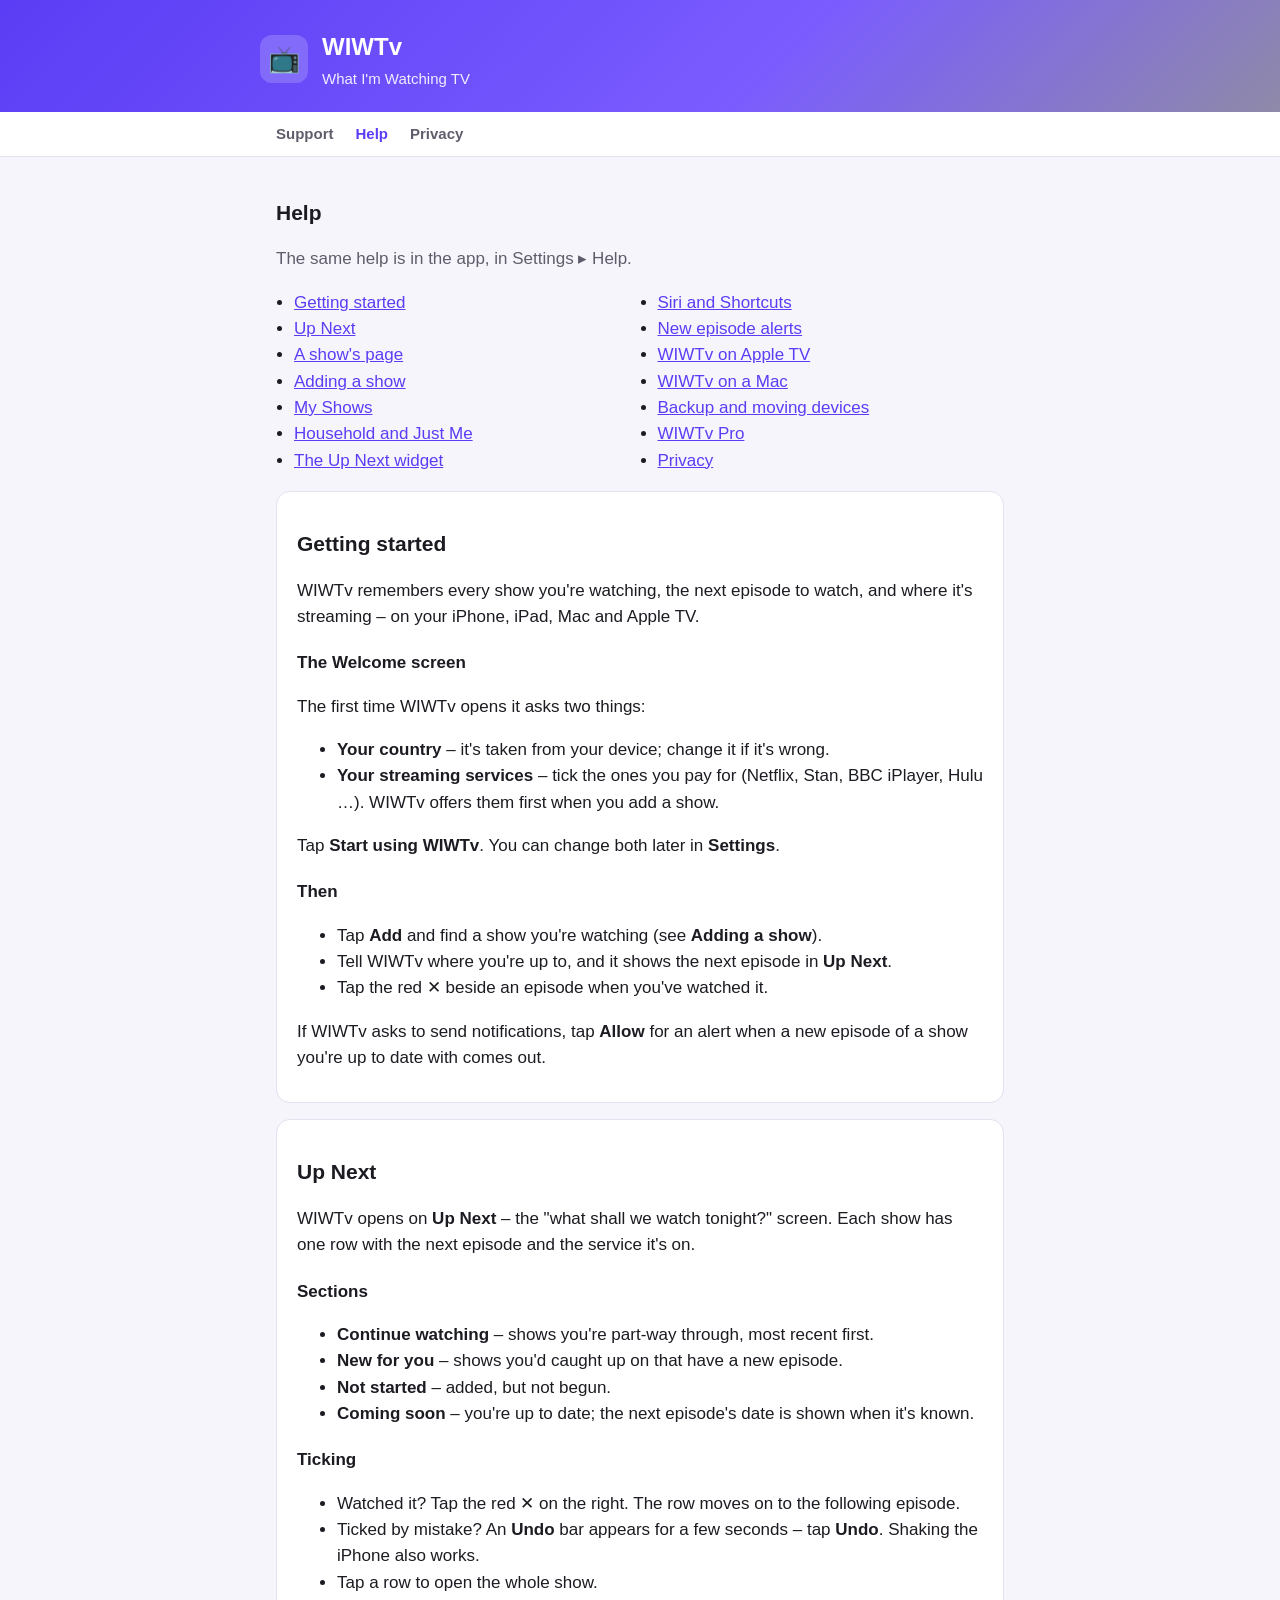
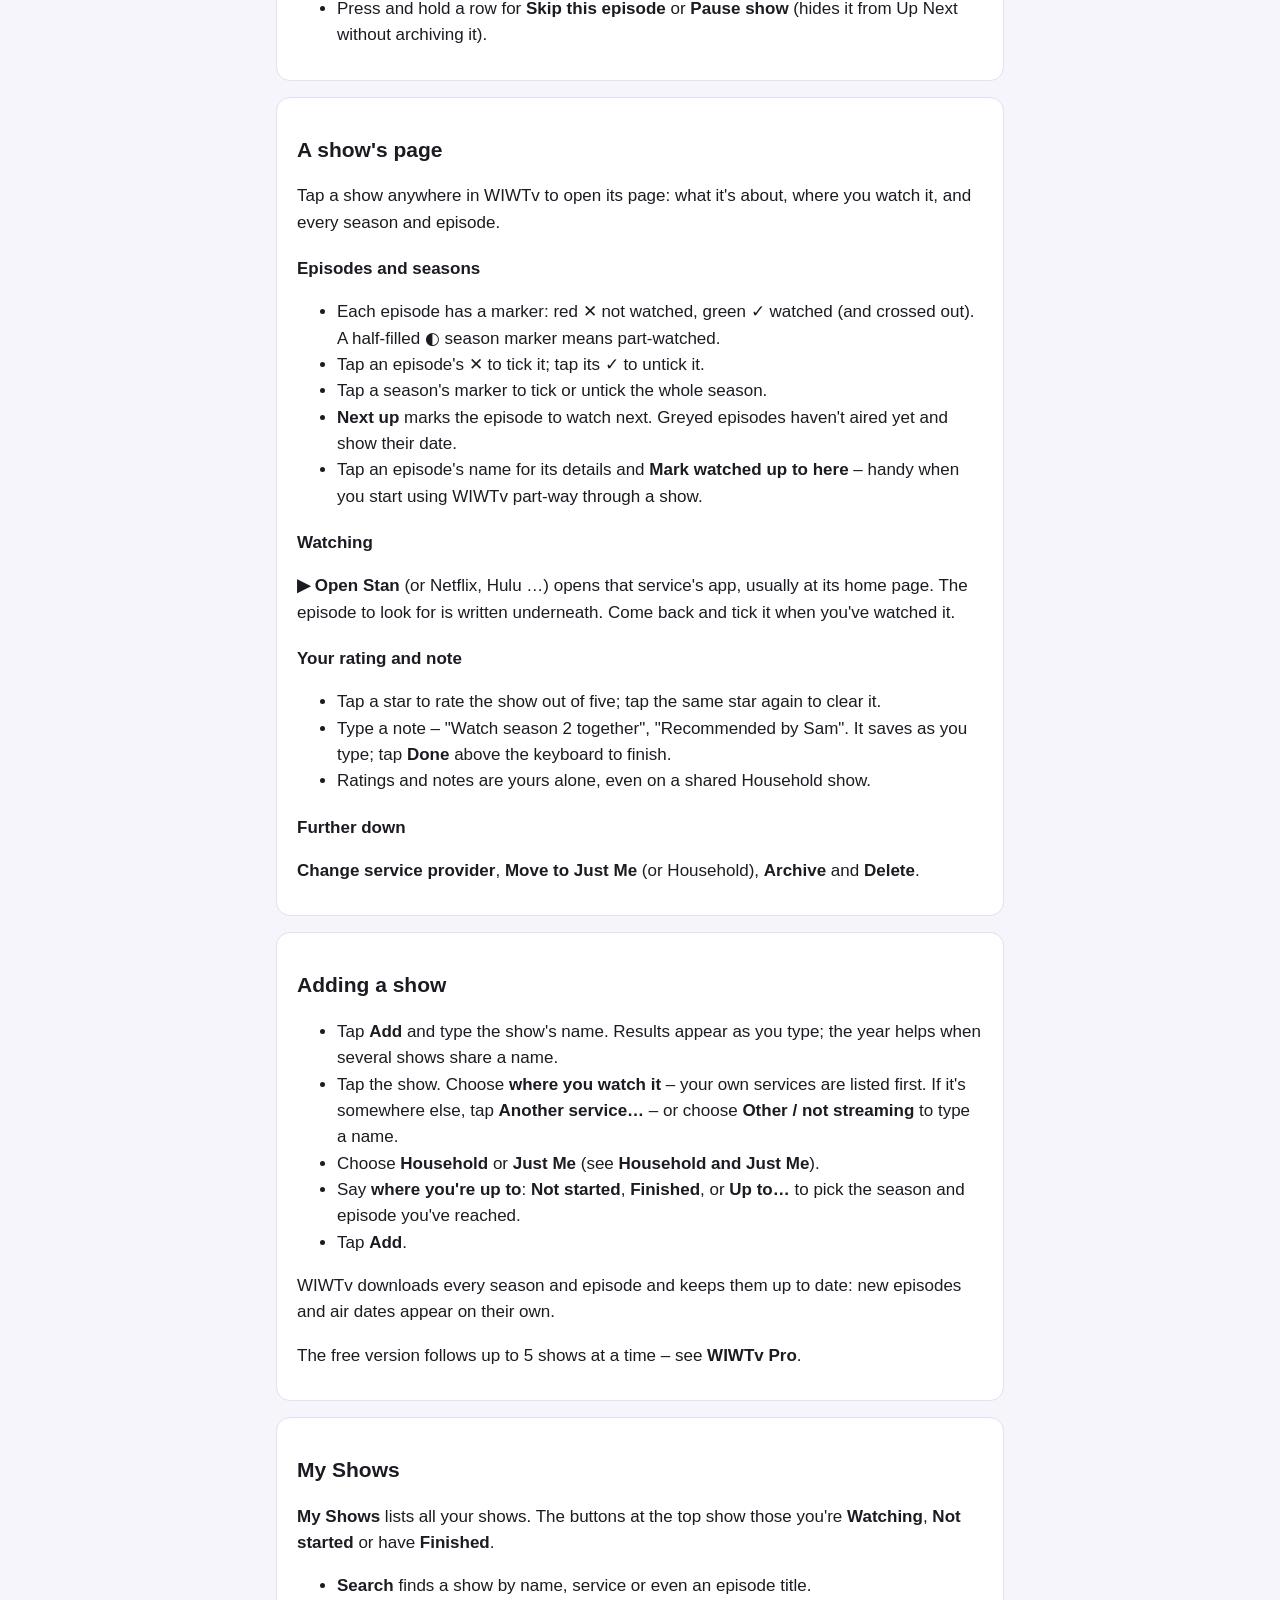
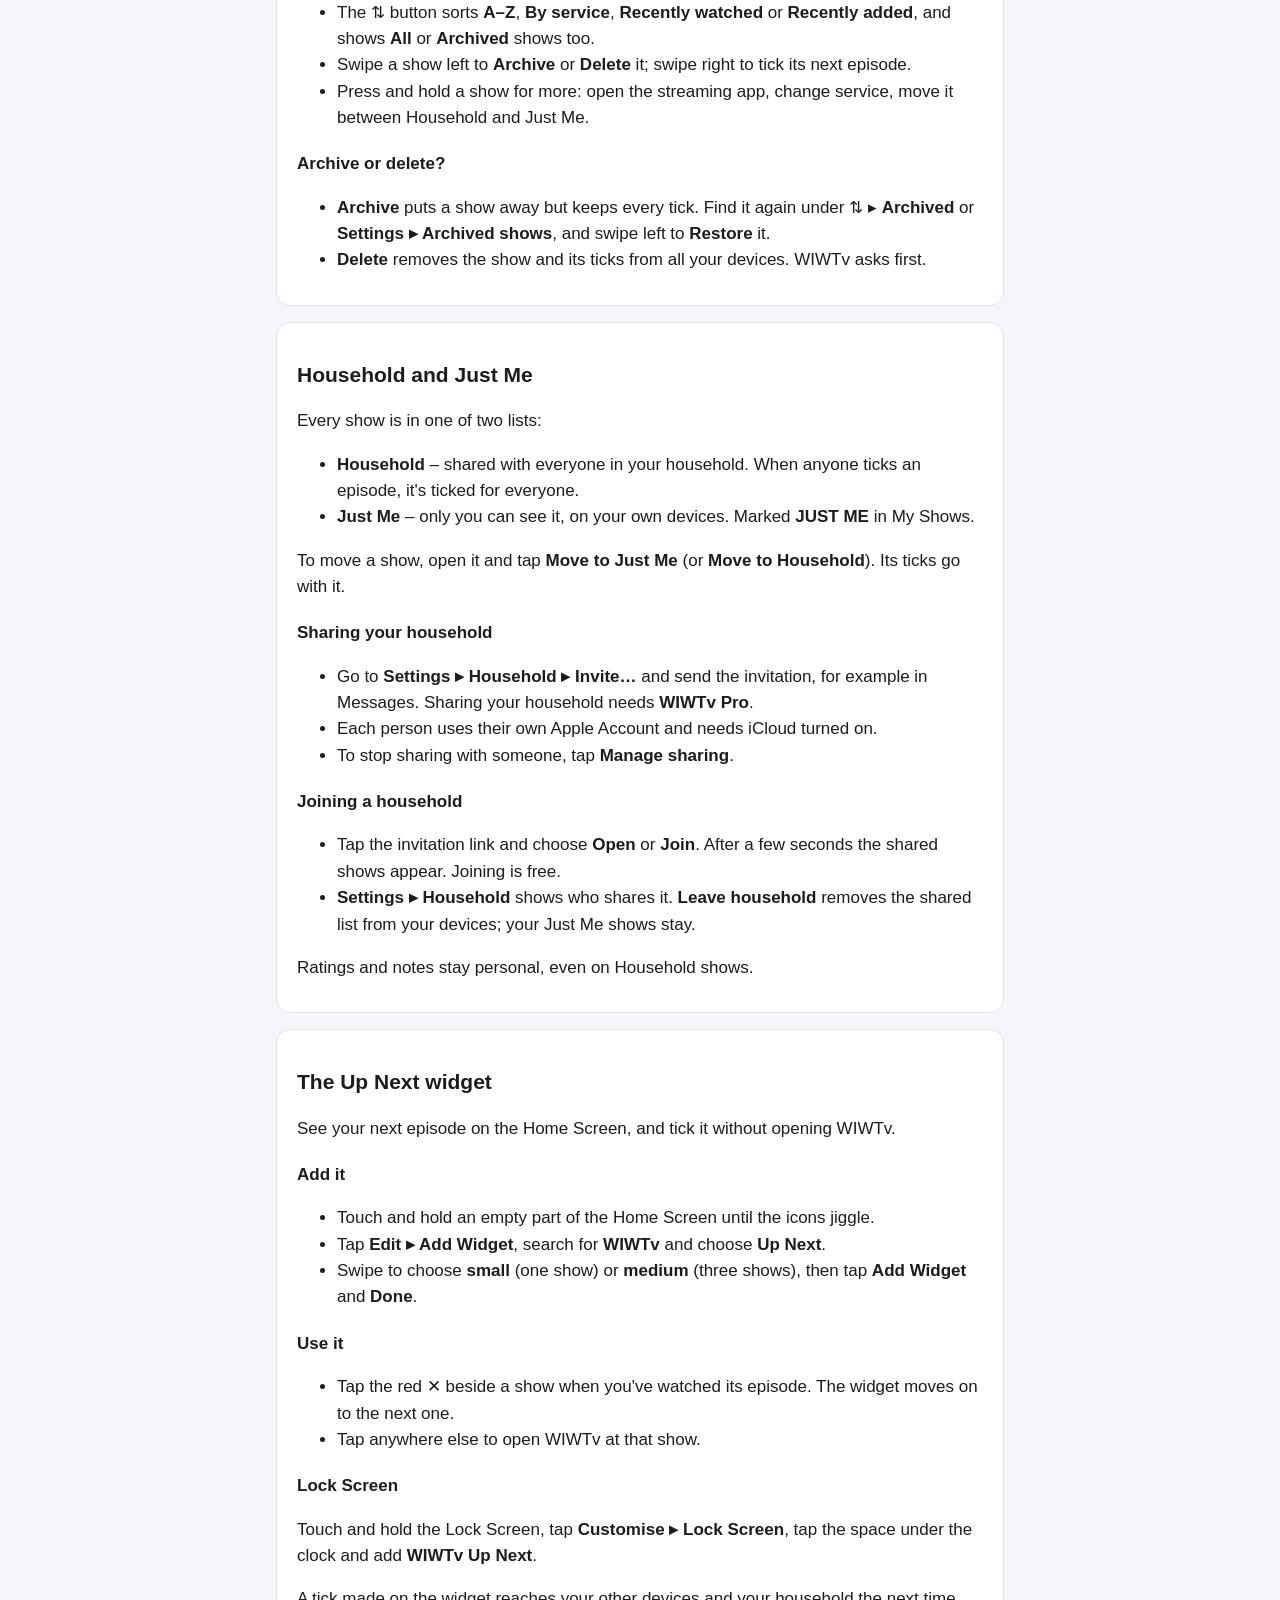
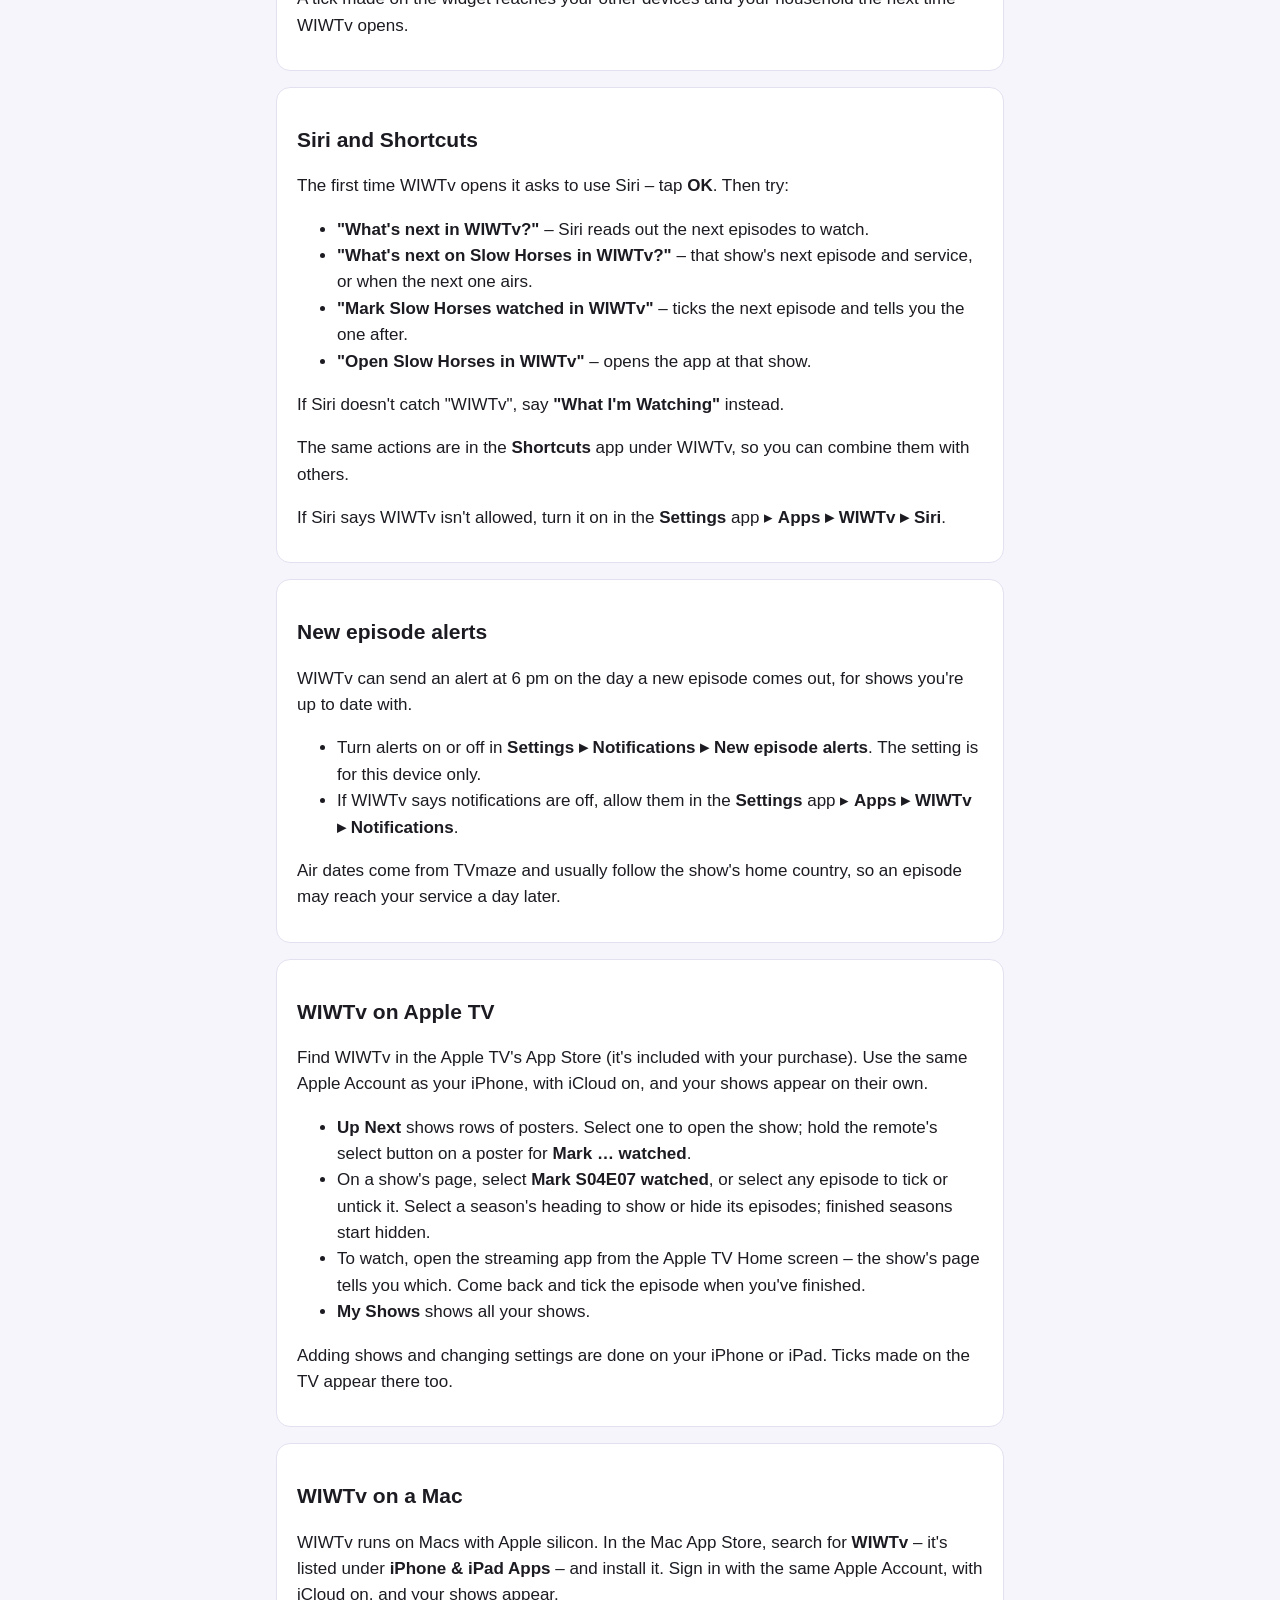
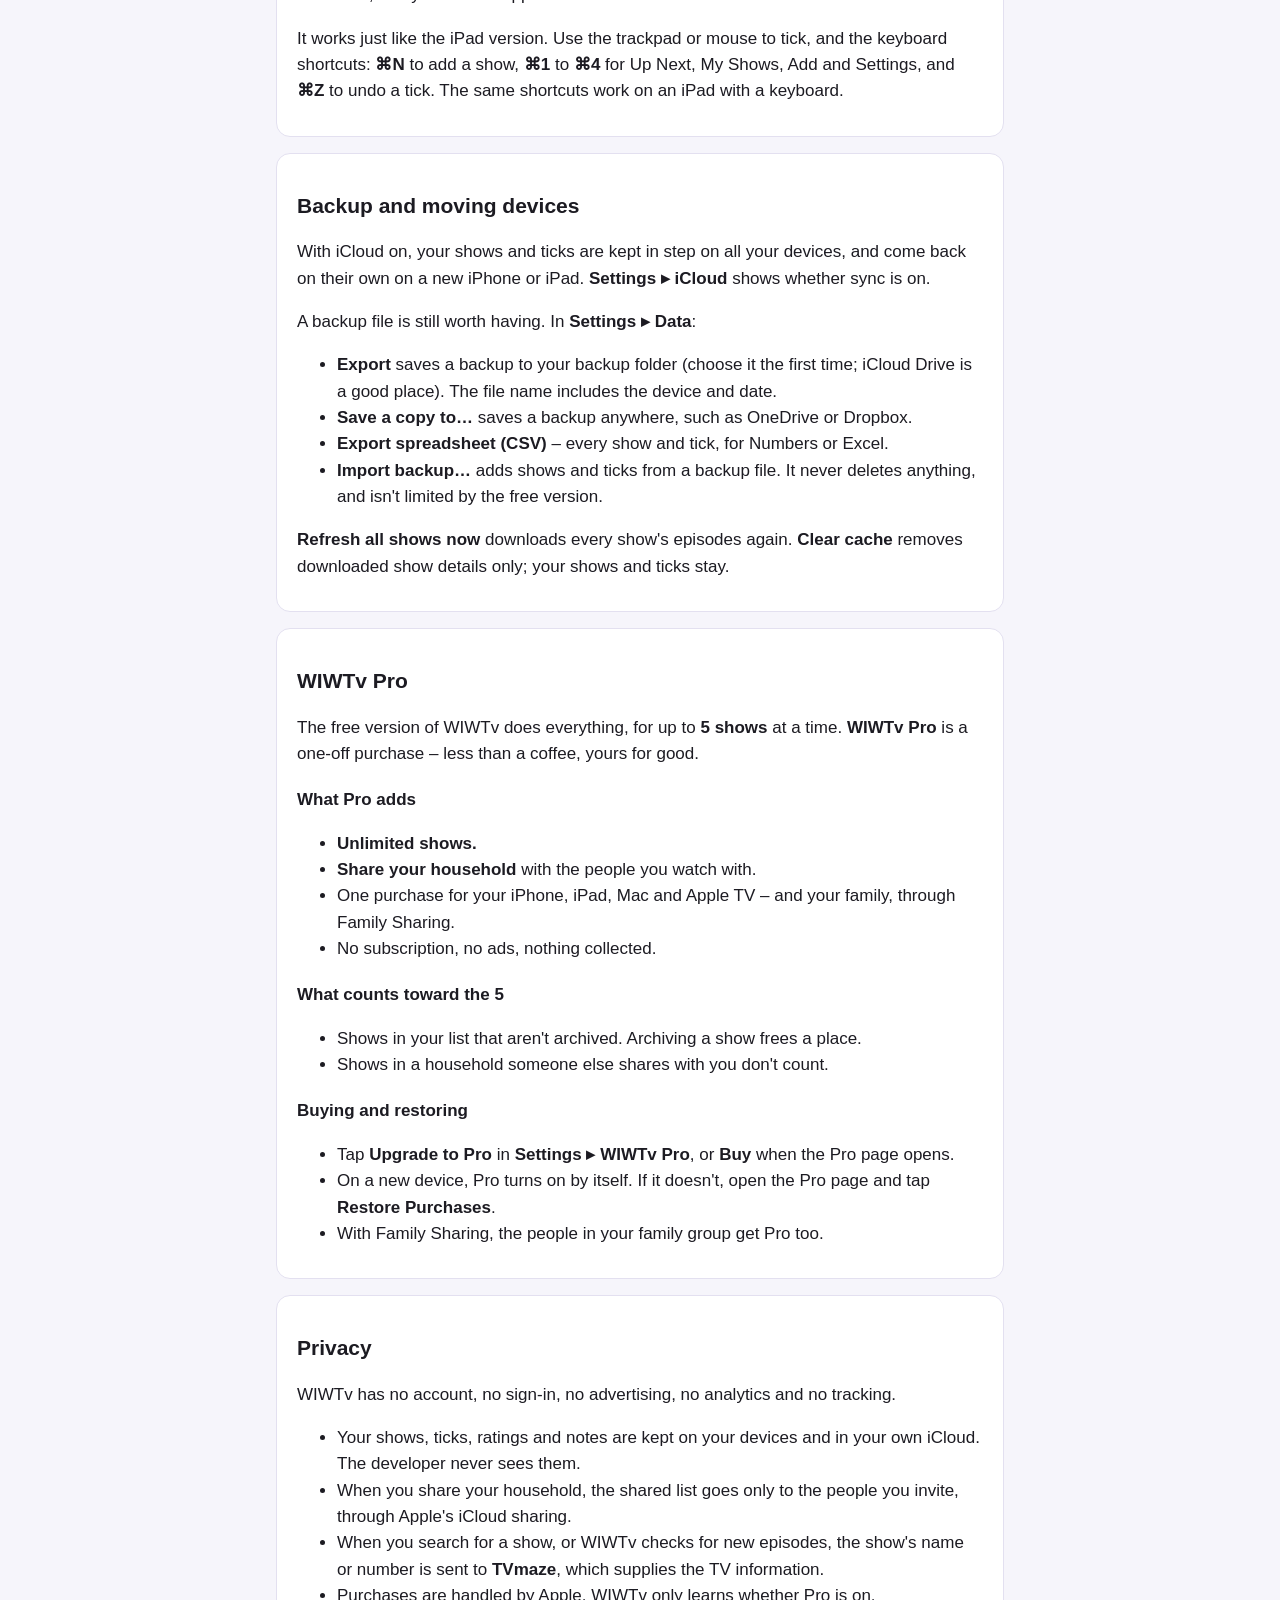
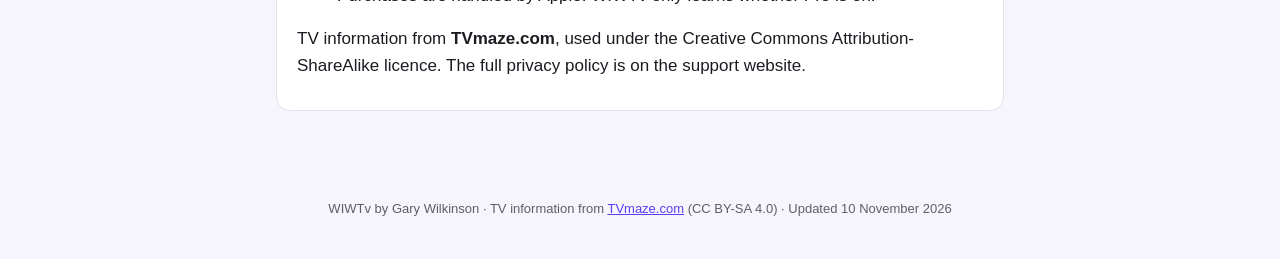
==== help.html @ ef4cc632 "Update WIWTv support site" ====
<!doctype html>
<html lang="en">
<head>
<meta charset="utf-8">
<meta name="viewport" content="width=device-width, initial-scale=1">
<title>WIWTv Help</title>
<meta name="description" content="WIWTv – What I'm Watching TV. Remembers every show you're watching, the next episode, and where it's streaming.">
<meta name="apple-itunes-app" content="app-id=6831443222">
<link rel="stylesheet" href="site.css">
</head>
<body>
<header><div class="wrap"><div class="logo">📺</div><div><h1>WIWTv</h1><p>What I'm Watching TV</p></div></div></header>
<nav><div class="wrap">
<a href="index.html">Support</a><a href="help.html" class="here">Help</a><a href="privacy.html">Privacy</a>
</div></nav>
<main class="wrap">
<h2>Help</h2>
<p class="muted">The same help is in the app, in Settings ▸ Help.</p>
<ul class="toc">
<li><a href="#help-01-getting-started">Getting started</a></li>
<li><a href="#help-02-up-next">Up Next</a></li>
<li><a href="#help-03-a-show">A show&#x27;s page</a></li>
<li><a href="#help-04-adding">Adding a show</a></li>
<li><a href="#help-05-my-shows">My Shows</a></li>
<li><a href="#help-06-household">Household and Just Me</a></li>
<li><a href="#help-07-widget">The Up Next widget</a></li>
<li><a href="#help-08-siri">Siri and Shortcuts</a></li>
<li><a href="#help-09-alerts">New episode alerts</a></li>
<li><a href="#help-10-apple-tv">WIWTv on Apple TV</a></li>
<li><a href="#help-11-mac">WIWTv on a Mac</a></li>
<li><a href="#help-12-backup">Backup and moving devices</a></li>
<li><a href="#help-13-pro">WIWTv Pro</a></li>
<li><a href="#help-14-privacy">Privacy</a></li>
</ul>
<section class="card" id="help-01-getting-started"><h2>Getting started</h2>
<p>WIWTv remembers every show you're watching, the next episode to watch, and where it's streaming – on your iPhone, iPad, Mac and Apple TV.</p>
<h3>The Welcome screen</h3>
<p>The first time WIWTv opens it asks two things:</p>
<ul>
<li><b>Your country</b> – it's taken from your device; change it if it's wrong.</li>
<li><b>Your streaming services</b> – tick the ones you pay for (Netflix, Stan, BBC iPlayer, Hulu …). WIWTv offers them first when you add a show.</li>
</ul>
<p>Tap <b>Start using WIWTv</b>. You can change both later in <b>Settings</b>.</p>
<h3>Then</h3>
<ul>
<li>Tap <b>Add</b> and find a show you're watching (see <b>Adding a show</b>).</li>
<li>Tell WIWTv where you're up to, and it shows the next episode in <b>Up Next</b>.</li>
<li>Tap the red ✕ beside an episode when you've watched it.</li>
</ul>
<p>If WIWTv asks to send notifications, tap <b>Allow</b> for an alert when a new episode of a show you're up to date with comes out.</p>
</section>
<section class="card" id="help-02-up-next"><h2>Up Next</h2>
<p>WIWTv opens on <b>Up Next</b> – the "what shall we watch tonight?" screen. Each show has one row with the next episode and the service it's on.</p>
<h3>Sections</h3>
<ul>
<li><b>Continue watching</b> – shows you're part-way through, most recent first.</li>
<li><b>New for you</b> – shows you'd caught up on that have a new episode.</li>
<li><b>Not started</b> – added, but not begun.</li>
<li><b>Coming soon</b> – you're up to date; the next episode's date is shown when it's known.</li>
</ul>
<h3>Ticking</h3>
<ul>
<li>Watched it? Tap the red ✕ on the right. The row moves on to the following episode.</li>
<li>Ticked by mistake? An <b>Undo</b> bar appears for a few seconds – tap <b>Undo</b>. Shaking the iPhone also works.</li>
<li>Tap a row to open the whole show.</li>
<li>Press and hold a row for <b>Skip this episode</b> or <b>Pause show</b> (hides it from Up Next without archiving it).</li>
</ul>
</section>
<section class="card" id="help-03-a-show"><h2>A show&#x27;s page</h2>
<p>Tap a show anywhere in WIWTv to open its page: what it's about, where you watch it, and every season and episode.</p>
<h3>Episodes and seasons</h3>
<ul>
<li>Each episode has a marker: red ✕ not watched, green ✓ watched (and crossed out). A half-filled ◐ season marker means part-watched.</li>
<li>Tap an episode's ✕ to tick it; tap its ✓ to untick it.</li>
<li>Tap a season's marker to tick or untick the whole season.</li>
<li><b>Next up</b> marks the episode to watch next. Greyed episodes haven't aired yet and show their date.</li>
<li>Tap an episode's name for its details and <b>Mark watched up to here</b> – handy when you start using WIWTv part-way through a show.</li>
</ul>
<h3>Watching</h3>
<p><b>▶ Open Stan</b> (or Netflix, Hulu …) opens that service's app, usually at its home page. The episode to look for is written underneath. Come back and tick it when you've watched it.</p>
<h3>Your rating and note</h3>
<ul>
<li>Tap a star to rate the show out of five; tap the same star again to clear it.</li>
<li>Type a note – "Watch season 2 together", "Recommended by Sam". It saves as you type; tap <b>Done</b> above the keyboard to finish.</li>
<li>Ratings and notes are yours alone, even on a shared Household show.</li>
</ul>
<h3>Further down</h3>
<p><b>Change service provider</b>, <b>Move to Just Me</b> (or Household), <b>Archive</b> and <b>Delete</b>.</p>
</section>
<section class="card" id="help-04-adding"><h2>Adding a show</h2>
<ul>
<li>Tap <b>Add</b> and type the show's name. Results appear as you type; the year helps when several shows share a name.</li>
<li>Tap the show. Choose <b>where you watch it</b> – your own services are listed first. If it's somewhere else, tap <b>Another service…</b> – or choose <b>Other / not streaming</b> to type a name.</li>
<li>Choose <b>Household</b> or <b>Just Me</b> (see <b>Household and Just Me</b>).</li>
<li>Say <b>where you're up to</b>: <b>Not started</b>, <b>Finished</b>, or <b>Up to…</b> to pick the season and episode you've reached.</li>
<li>Tap <b>Add</b>.</li>
</ul>
<p>WIWTv downloads every season and episode and keeps them up to date: new episodes and air dates appear on their own.</p>
<p>The free version follows up to 5 shows at a time – see <b>WIWTv Pro</b>.</p>
</section>
<section class="card" id="help-05-my-shows"><h2>My Shows</h2>
<p><b>My Shows</b> lists all your shows. The buttons at the top show those you're <b>Watching</b>, <b>Not started</b> or have <b>Finished</b>.</p>
<ul>
<li><b>Search</b> finds a show by name, service or even an episode title.</li>
<li>The ⇅ button sorts <b>A–Z</b>, <b>By service</b>, <b>Recently watched</b> or <b>Recently added</b>, and shows <b>All</b> or <b>Archived</b> shows too.</li>
<li>Swipe a show left to <b>Archive</b> or <b>Delete</b> it; swipe right to tick its next episode.</li>
<li>Press and hold a show for more: open the streaming app, change service, move it between Household and Just Me.</li>
</ul>
<h3>Archive or delete?</h3>
<ul>
<li><b>Archive</b> puts a show away but keeps every tick. Find it again under ⇅ ▸ <b>Archived</b> or <b>Settings ▸ Archived shows</b>, and swipe left to <b>Restore</b> it.</li>
<li><b>Delete</b> removes the show and its ticks from all your devices. WIWTv asks first.</li>
</ul>
</section>
<section class="card" id="help-06-household"><h2>Household and Just Me</h2>
<p>Every show is in one of two lists:</p>
<ul>
<li><b>Household</b> – shared with everyone in your household. When anyone ticks an episode, it's ticked for everyone.</li>
<li><b>Just Me</b> – only you can see it, on your own devices. Marked <b>JUST ME</b> in My Shows.</li>
</ul>
<p>To move a show, open it and tap <b>Move to Just Me</b> (or <b>Move to Household</b>). Its ticks go with it.</p>
<h3>Sharing your household</h3>
<ul>
<li>Go to <b>Settings ▸ Household ▸ Invite…</b> and send the invitation, for example in Messages. Sharing your household needs <b>WIWTv Pro</b>.</li>
<li>Each person uses their own Apple Account and needs iCloud turned on.</li>
<li>To stop sharing with someone, tap <b>Manage sharing</b>.</li>
</ul>
<h3>Joining a household</h3>
<ul>
<li>Tap the invitation link and choose <b>Open</b> or <b>Join</b>. After a few seconds the shared shows appear. Joining is free.</li>
<li><b>Settings ▸ Household</b> shows who shares it. <b>Leave household</b> removes the shared list from your devices; your Just Me shows stay.</li>
</ul>
<p>Ratings and notes stay personal, even on Household shows.</p>
</section>
<section class="card" id="help-07-widget"><h2>The Up Next widget</h2>
<p>See your next episode on the Home Screen, and tick it without opening WIWTv.</p>
<h3>Add it</h3>
<ul>
<li>Touch and hold an empty part of the Home Screen until the icons jiggle.</li>
<li>Tap <b>Edit ▸ Add Widget</b>, search for <b>WIWTv</b> and choose <b>Up Next</b>.</li>
<li>Swipe to choose <b>small</b> (one show) or <b>medium</b> (three shows), then tap <b>Add Widget</b> and <b>Done</b>.</li>
</ul>
<h3>Use it</h3>
<ul>
<li>Tap the red ✕ beside a show when you've watched its episode. The widget moves on to the next one.</li>
<li>Tap anywhere else to open WIWTv at that show.</li>
</ul>
<h3>Lock Screen</h3>
<p>Touch and hold the Lock Screen, tap <b>Customise ▸ Lock Screen</b>, tap the space under the clock and add <b>WIWTv Up Next</b>.</p>
<p>A tick made on the widget reaches your other devices and your household the next time WIWTv opens.</p>
</section>
<section class="card" id="help-08-siri"><h2>Siri and Shortcuts</h2>
<p>The first time WIWTv opens it asks to use Siri – tap <b>OK</b>. Then try:</p>
<ul>
<li><b>"What's next in WIWTv?"</b> – Siri reads out the next episodes to watch.</li>
<li><b>"What's next on Slow Horses in WIWTv?"</b> – that show's next episode and service, or when the next one airs.</li>
<li><b>"Mark Slow Horses watched in WIWTv"</b> – ticks the next episode and tells you the one after.</li>
<li><b>"Open Slow Horses in WIWTv"</b> – opens the app at that show.</li>
</ul>
<p>If Siri doesn't catch "WIWTv", say <b>"What I'm Watching"</b> instead.</p>
<p>The same actions are in the <b>Shortcuts</b> app under WIWTv, so you can combine them with others.</p>
<p>If Siri says WIWTv isn't allowed, turn it on in the <b>Settings</b> app ▸ <b>Apps ▸ WIWTv ▸ Siri</b>.</p>
</section>
<section class="card" id="help-09-alerts"><h2>New episode alerts</h2>
<p>WIWTv can send an alert at 6 pm on the day a new episode comes out, for shows you're up to date with.</p>
<ul>
<li>Turn alerts on or off in <b>Settings ▸ Notifications ▸ New episode alerts</b>. The setting is for this device only.</li>
<li>If WIWTv says notifications are off, allow them in the <b>Settings</b> app ▸ <b>Apps ▸ WIWTv ▸ Notifications</b>.</li>
</ul>
<p>Air dates come from TVmaze and usually follow the show's home country, so an episode may reach your service a day later.</p>
</section>
<section class="card" id="help-10-apple-tv"><h2>WIWTv on Apple TV</h2>
<p>Find WIWTv in the Apple TV's App Store (it's included with your purchase). Use the same Apple Account as your iPhone, with iCloud on, and your shows appear on their own.</p>
<ul>
<li><b>Up Next</b> shows rows of posters. Select one to open the show; hold the remote's select button on a poster for <b>Mark … watched</b>.</li>
<li>On a show's page, select <b>Mark S04E07 watched</b>, or select any episode to tick or untick it. Select a season's heading to show or hide its episodes; finished seasons start hidden.</li>
<li>To watch, open the streaming app from the Apple TV Home screen – the show's page tells you which. Come back and tick the episode when you've finished.</li>
<li><b>My Shows</b> shows all your shows.</li>
</ul>
<p>Adding shows and changing settings are done on your iPhone or iPad. Ticks made on the TV appear there too.</p>
</section>
<section class="card" id="help-11-mac"><h2>WIWTv on a Mac</h2>
<p>WIWTv runs on Macs with Apple silicon. In the Mac App Store, search for <b>WIWTv</b> – it's listed under <b>iPhone &amp; iPad Apps</b> – and install it. Sign in with the same Apple Account, with iCloud on, and your shows appear.</p>
<p>It works just like the iPad version. Use the trackpad or mouse to tick, and the keyboard shortcuts: <b>⌘N</b> to add a show, <b>⌘1</b> to <b>⌘4</b> for Up Next, My Shows, Add and Settings, and <b>⌘Z</b> to undo a tick. The same shortcuts work on an iPad with a keyboard.</p>
</section>
<section class="card" id="help-12-backup"><h2>Backup and moving devices</h2>
<p>With iCloud on, your shows and ticks are kept in step on all your devices, and come back on their own on a new iPhone or iPad. <b>Settings ▸ iCloud</b> shows whether sync is on.</p>
<p>A backup file is still worth having. In <b>Settings ▸ Data</b>:</p>
<ul>
<li><b>Export</b> saves a backup to your backup folder (choose it the first time; iCloud Drive is a good place). The file name includes the device and date.</li>
<li><b>Save a copy to…</b> saves a backup anywhere, such as OneDrive or Dropbox.</li>
<li><b>Export spreadsheet (CSV)</b> – every show and tick, for Numbers or Excel.</li>
<li><b>Import backup…</b> adds shows and ticks from a backup file. It never deletes anything, and isn't limited by the free version.</li>
</ul>
<p><b>Refresh all shows now</b> downloads every show's episodes again. <b>Clear cache</b> removes downloaded show details only; your shows and ticks stay.</p>
</section>
<section class="card" id="help-13-pro"><h2>WIWTv Pro</h2>
<p>The free version of WIWTv does everything, for up to <b>5 shows</b> at a time. <b>WIWTv Pro</b> is a one-off purchase – less than a coffee, yours for good.</p>
<h3>What Pro adds</h3>
<ul>
<li><b>Unlimited shows.</b></li>
<li><b>Share your household</b> with the people you watch with.</li>
<li>One purchase for your iPhone, iPad, Mac and Apple TV – and your family, through Family Sharing.</li>
<li>No subscription, no ads, nothing collected.</li>
</ul>
<h3>What counts toward the 5</h3>
<ul>
<li>Shows in your list that aren't archived. Archiving a show frees a place.</li>
<li>Shows in a household someone else shares with you don't count.</li>
</ul>
<h3>Buying and restoring</h3>
<ul>
<li>Tap <b>Upgrade to Pro</b> in <b>Settings ▸ WIWTv Pro</b>, or <b>Buy</b> when the Pro page opens.</li>
<li>On a new device, Pro turns on by itself. If it doesn't, open the Pro page and tap <b>Restore Purchases</b>.</li>
<li>With Family Sharing, the people in your family group get Pro too.</li>
</ul>
</section>
<section class="card" id="help-14-privacy"><h2>Privacy</h2>
<p>WIWTv has no account, no sign-in, no advertising, no analytics and no tracking.</p>
<ul>
<li>Your shows, ticks, ratings and notes are kept on your devices and in your own iCloud. The developer never sees them.</li>
<li>When you share your household, the shared list goes only to the people you invite, through Apple's iCloud sharing.</li>
<li>When you search for a show, or WIWTv checks for new episodes, the show's name or number is sent to <b>TVmaze</b>, which supplies the TV information.</li>
<li>Purchases are handled by Apple. WIWTv only learns whether Pro is on.</li>
</ul>
<p>TV information from <b>TVmaze.com</b>, used under the Creative Commons Attribution-ShareAlike licence. The full privacy policy is on the support website.</p>
</section>
</main>
<footer>WIWTv by Gary Wilkinson · TV information from <a href="https://www.tvmaze.com/">TVmaze.com</a> (CC BY-SA 4.0) · Updated 10 November 2026</footer>
</body>
</html>
---- site.css ----
:root {
  --bg: #f6f5fb; --card: #ffffff; --text: #1c1b22; --muted: #5f5d6b; --accent: #5b3df5;
  --line: #e3e0f0; --head: linear-gradient(135deg, #5b3df5, #7a5cff 60%, #8f8aa8);
}
@media (prefers-color-scheme: dark) {
  :root { --bg: #121118; --card: #1c1b24; --text: #ecebf2; --muted: #a7a4b8; --accent: #a594ff; --line: #2d2b39; }
}
* { box-sizing: border-box; }
body { margin: 0; background: var(--bg); color: var(--text);
  font: 17px/1.55 -apple-system, BlinkMacSystemFont, "SF Pro Text", "Segoe UI", Roboto, sans-serif; }
header { background: var(--head); color: #fff; padding: 28px 16px 22px; }
header .wrap { display: flex; align-items: center; gap: 14px; }
header .logo { width: 48px; height: 48px; border-radius: 12px; background: rgba(255,255,255,.18);
  display: grid; place-items: center; font-size: 26px; }
header h1 { margin: 0; font-size: 24px; }
header p { margin: 2px 0 0; opacity: .9; font-size: 15px; }
nav { background: var(--card); border-bottom: 1px solid var(--line); }
nav .wrap { display: flex; gap: 22px; padding: 10px 16px; overflow-x: auto; }
nav a { color: var(--muted); text-decoration: none; font-weight: 600; font-size: 15px; white-space: nowrap; }
nav a.here { color: var(--accent); }
.wrap { max-width: 760px; margin: 0 auto; }
main.wrap { padding: 8px 16px 48px; }
h2 { font-size: 21px; margin: 32px 0 8px; }
h3 { font-size: 17px; margin: 20px 0 4px; }
a { color: var(--accent); }
.card { background: var(--card); border: 1px solid var(--line); border-radius: 14px; padding: 4px 20px 14px; margin: 16px 0; }
.toc { columns: 2; padding-left: 18px; }
@media (max-width: 560px) { .toc { columns: 1; } }
footer { color: var(--muted); font-size: 13px; text-align: center; padding: 24px 16px 40px; }
.muted { color: var(--muted); }

.get-app{display:inline-block;background:#000;color:#fff;text-decoration:none;font-weight:600;
padding:12px 22px;border-radius:12px;font-size:17px}
.get-app:hover{background:#333}
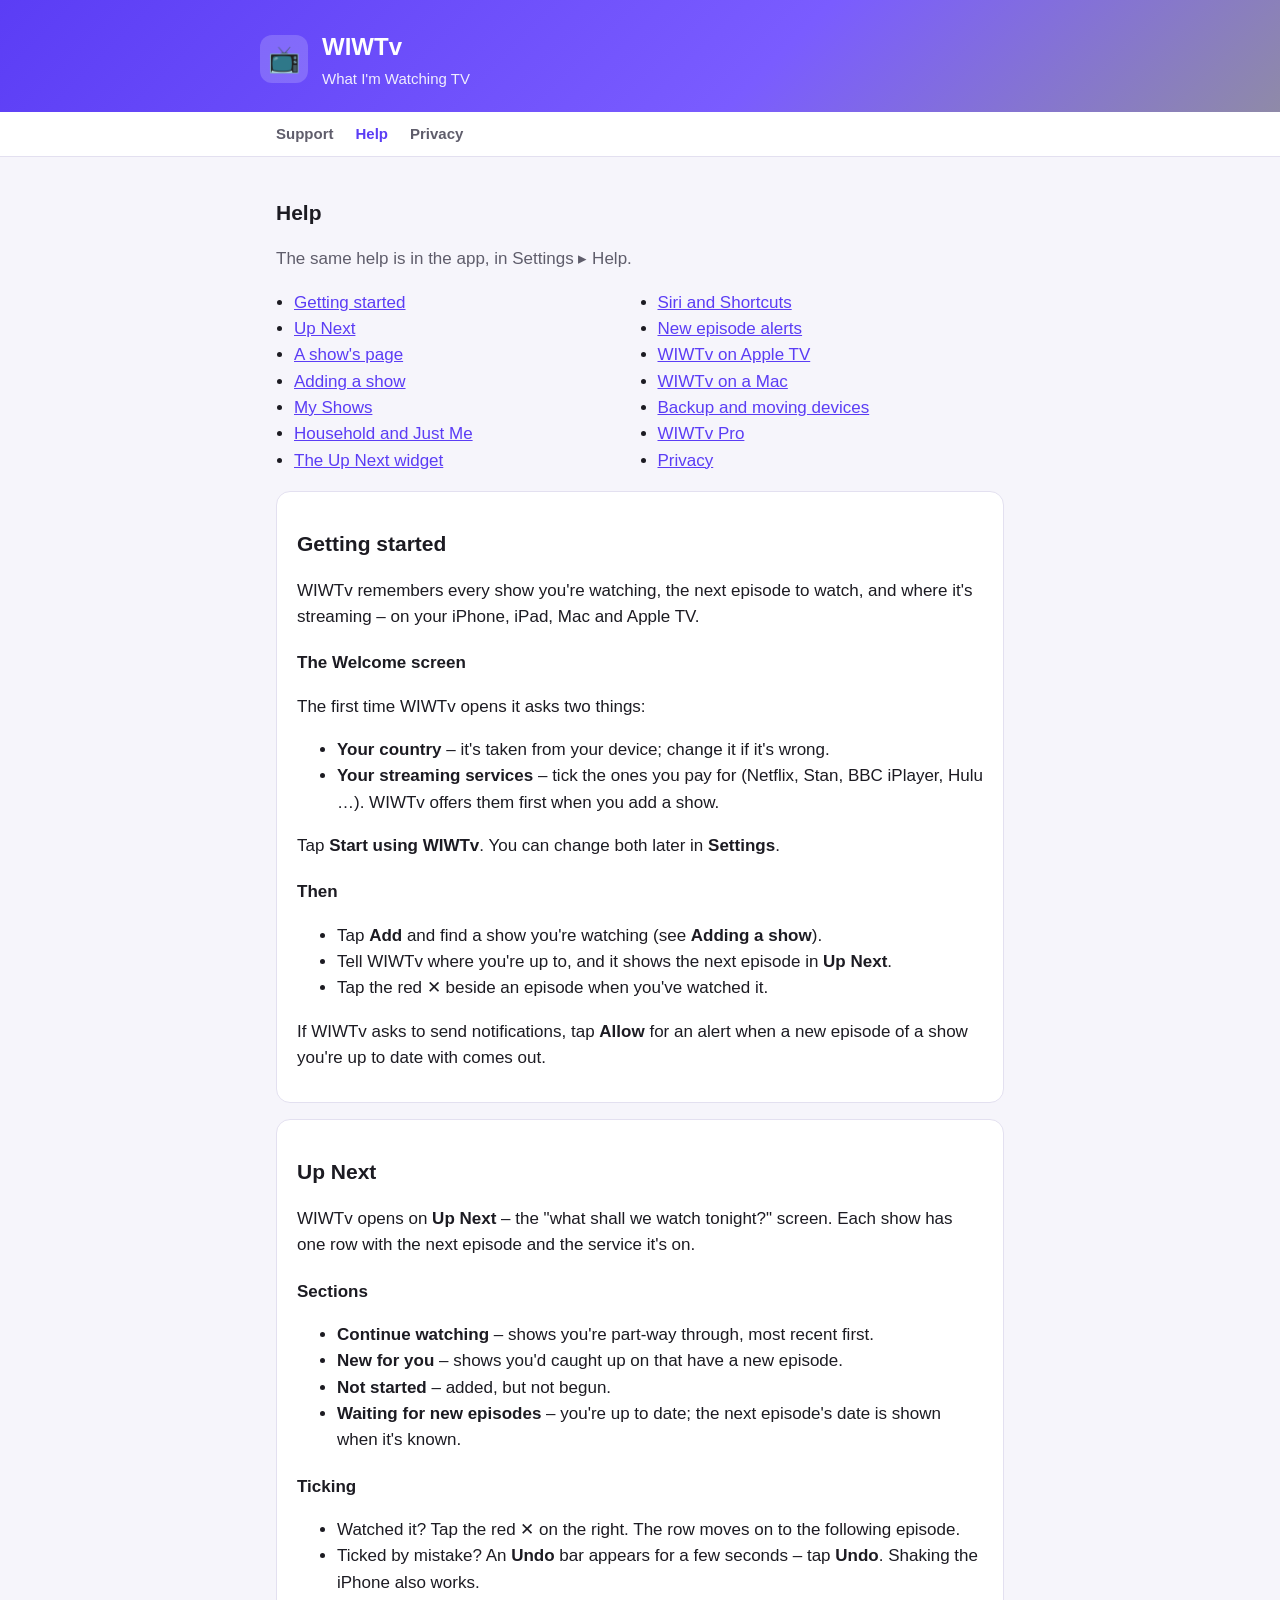
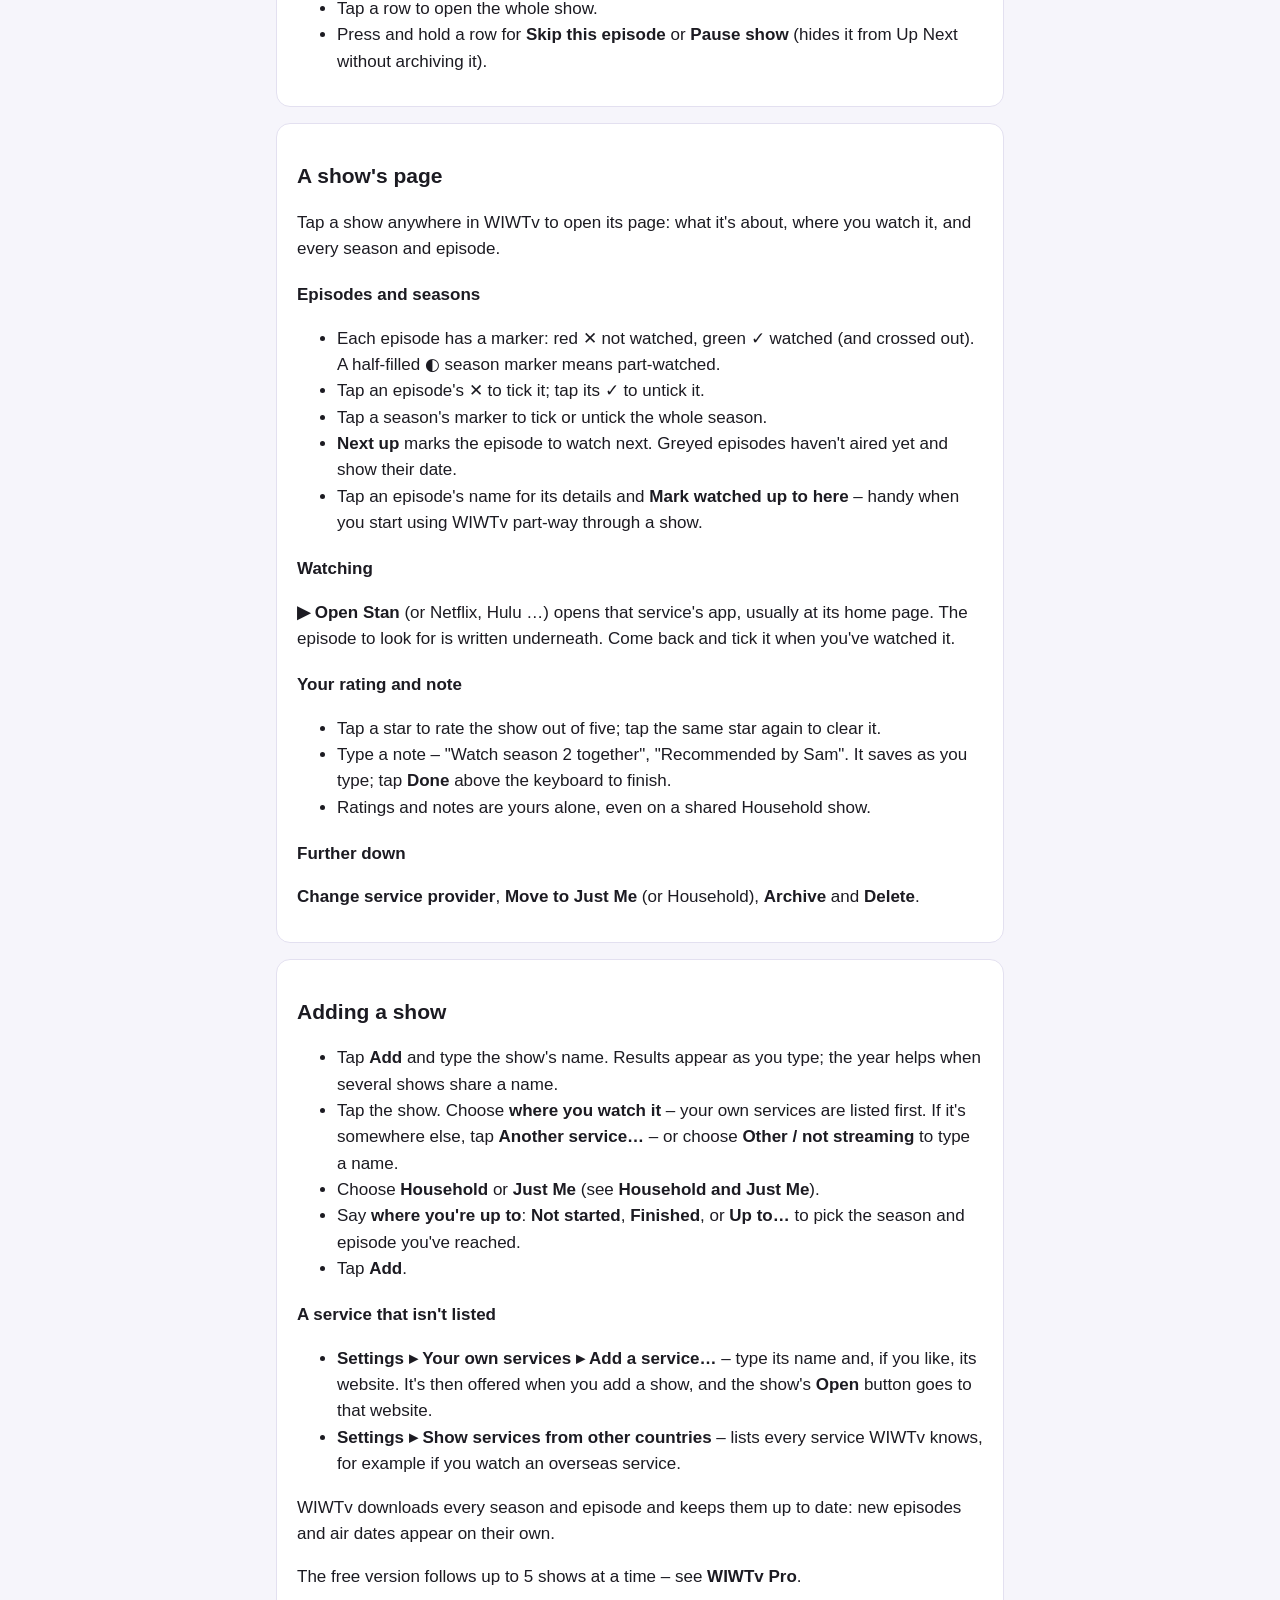
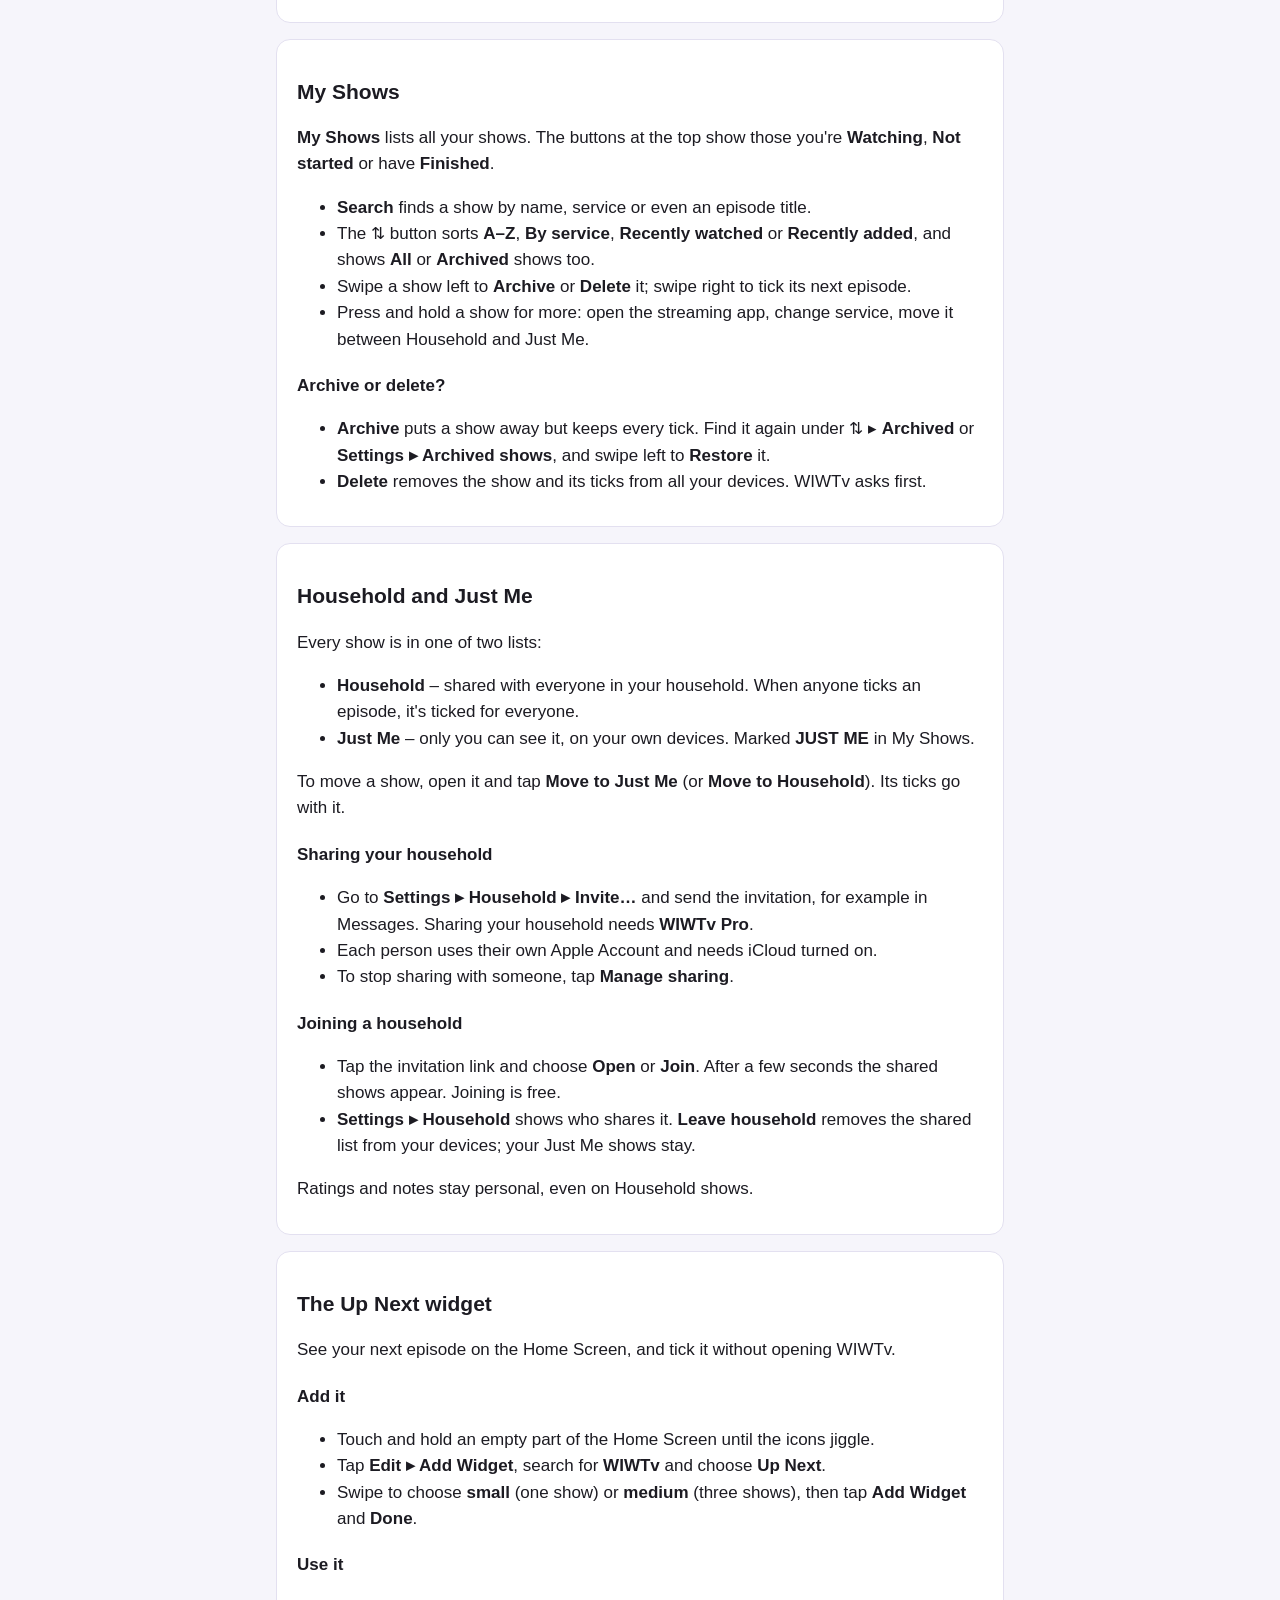
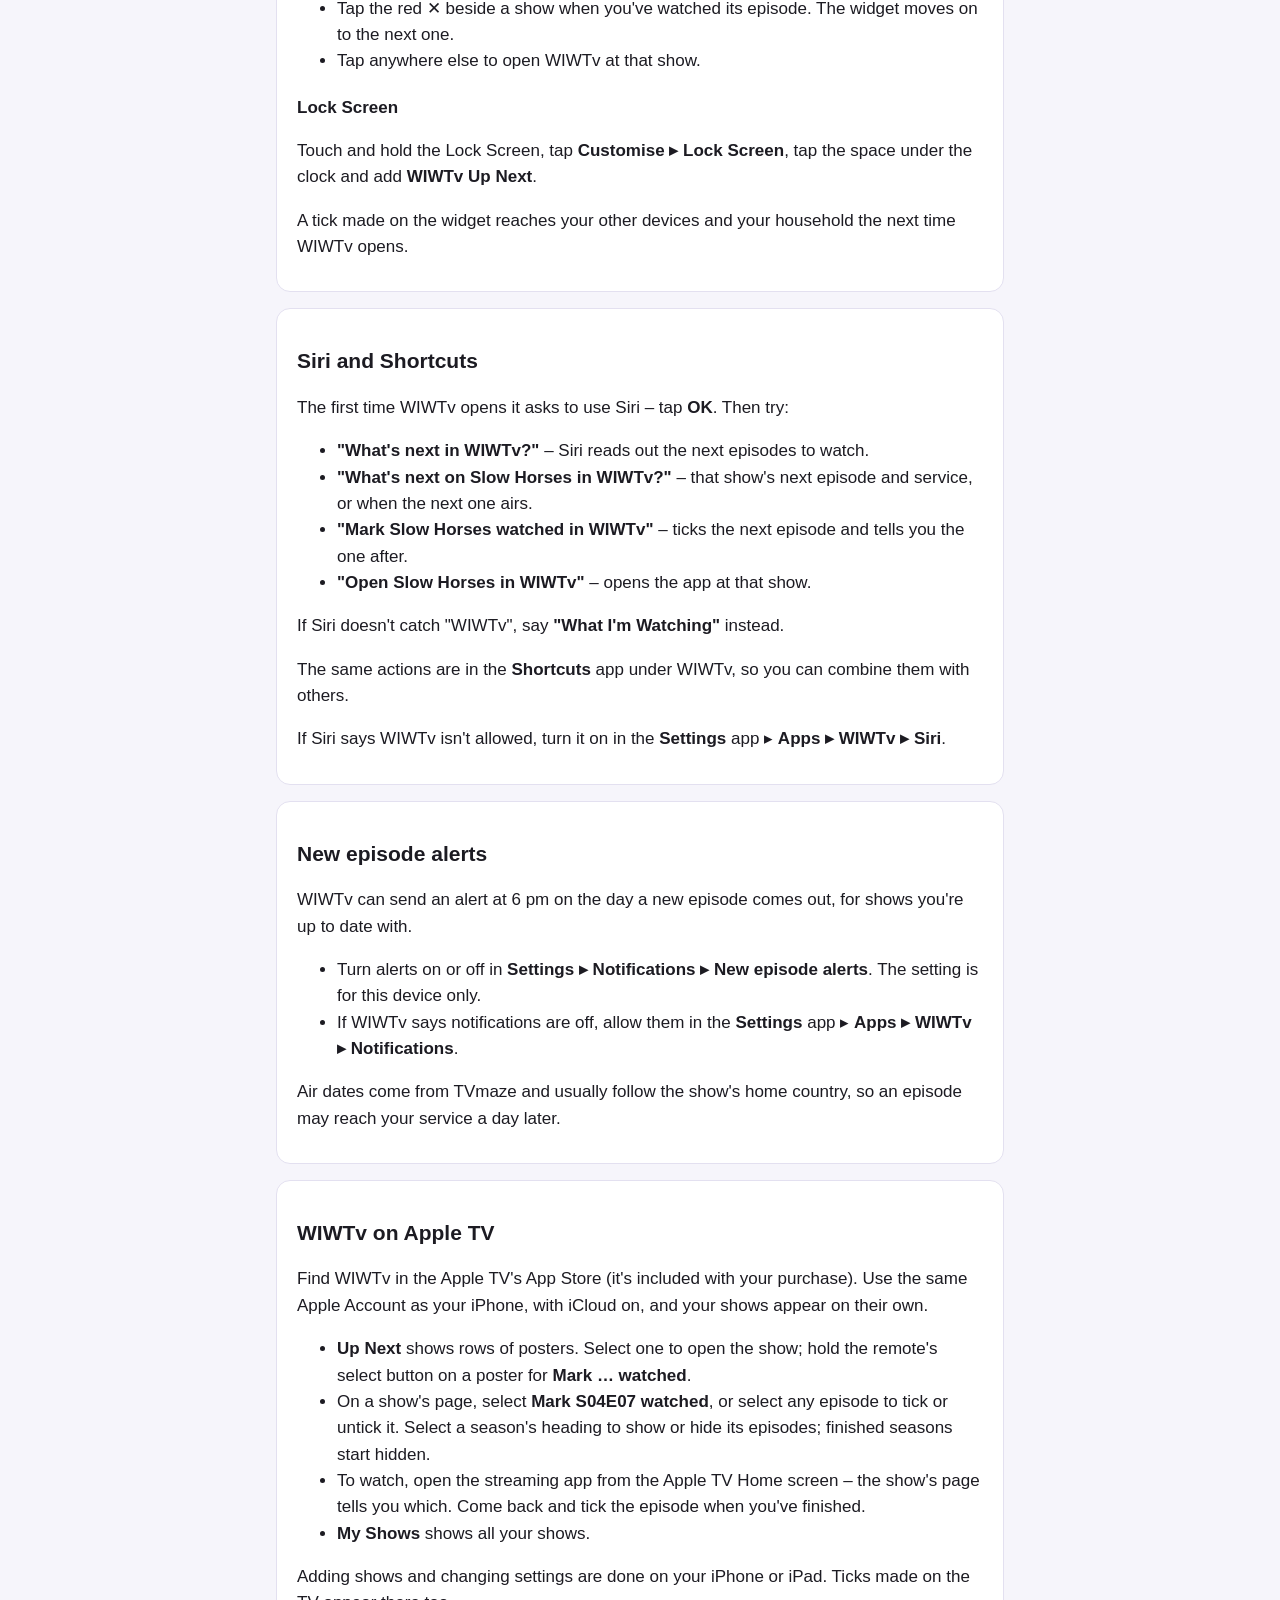
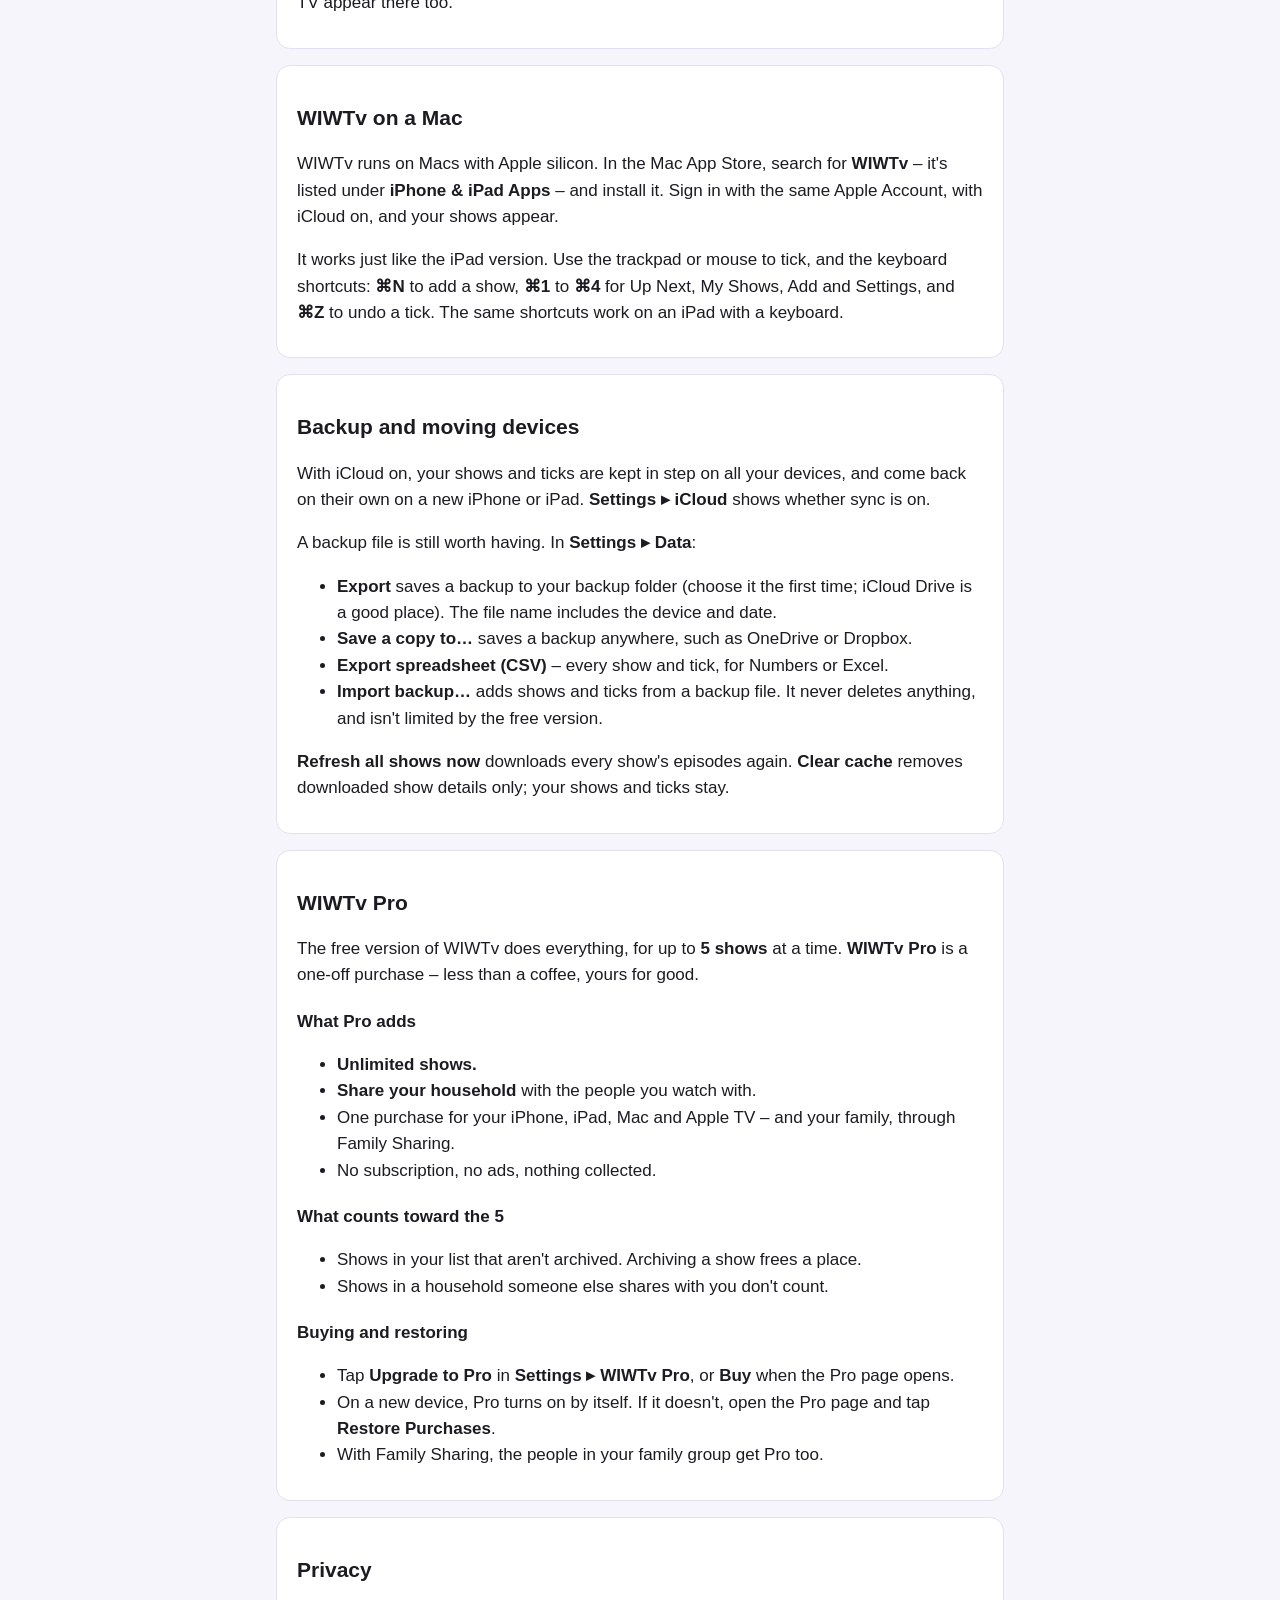
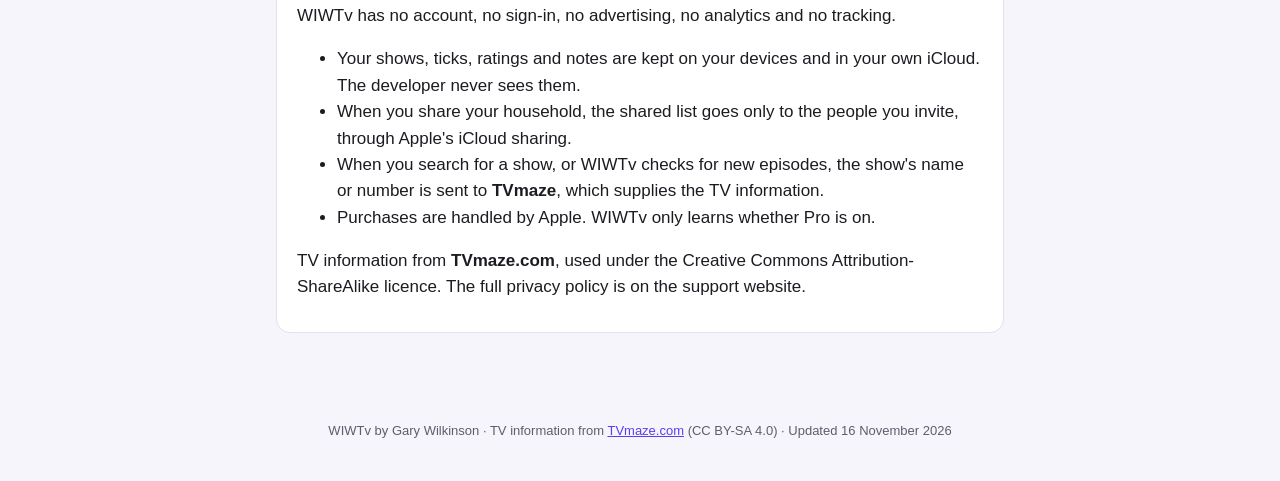
==== commit f100a59d: "Update WIWTv support site" ====
--- a/help.html
+++ b/help.html
@@ -56,7 +56,7 @@
 <li><b>Continue watching</b> – shows you're part-way through, most recent first.</li>
 <li><b>New for you</b> – shows you'd caught up on that have a new episode.</li>
 <li><b>Not started</b> – added, but not begun.</li>
-<li><b>Coming soon</b> – you're up to date; the next episode's date is shown when it's known.</li>
+<li><b>Waiting for new episodes</b> – you're up to date; the next episode's date is shown when it's known.</li>
 </ul>
 <h3>Ticking</h3>
 <ul>
@@ -95,6 +95,11 @@
 <li>Say <b>where you're up to</b>: <b>Not started</b>, <b>Finished</b>, or <b>Up to…</b> to pick the season and episode you've reached.</li>
 <li>Tap <b>Add</b>.</li>
 </ul>
+<h3>A service that isn't listed</h3>
+<ul>
+<li><b>Settings ▸ Your own services ▸ Add a service…</b> – type its name and, if you like, its website. It's then offered when you add a show, and the show's <b>Open</b> button goes to that website.</li>
+<li><b>Settings ▸ Show services from other countries</b> – lists every service WIWTv knows, for example if you watch an overseas service.</li>
+</ul>
 <p>WIWTv downloads every season and episode and keeps them up to date: new episodes and air dates appear on their own.</p>
 <p>The free version follows up to 5 shows at a time – see <b>WIWTv Pro</b>.</p>
 </section>
@@ -226,6 +231,6 @@
 <p>TV information from <b>TVmaze.com</b>, used under the Creative Commons Attribution-ShareAlike licence. The full privacy policy is on the support website.</p>
 </section>
 </main>
-<footer>WIWTv by Gary Wilkinson · TV information from <a href="https://www.tvmaze.com/">TVmaze.com</a> (CC BY-SA 4.0) · Updated 10 November 2026</footer>
+<footer>WIWTv by Gary Wilkinson · TV information from <a href="https://www.tvmaze.com/">TVmaze.com</a> (CC BY-SA 4.0) · Updated 16 November 2026</footer>
 </body>
 </html>
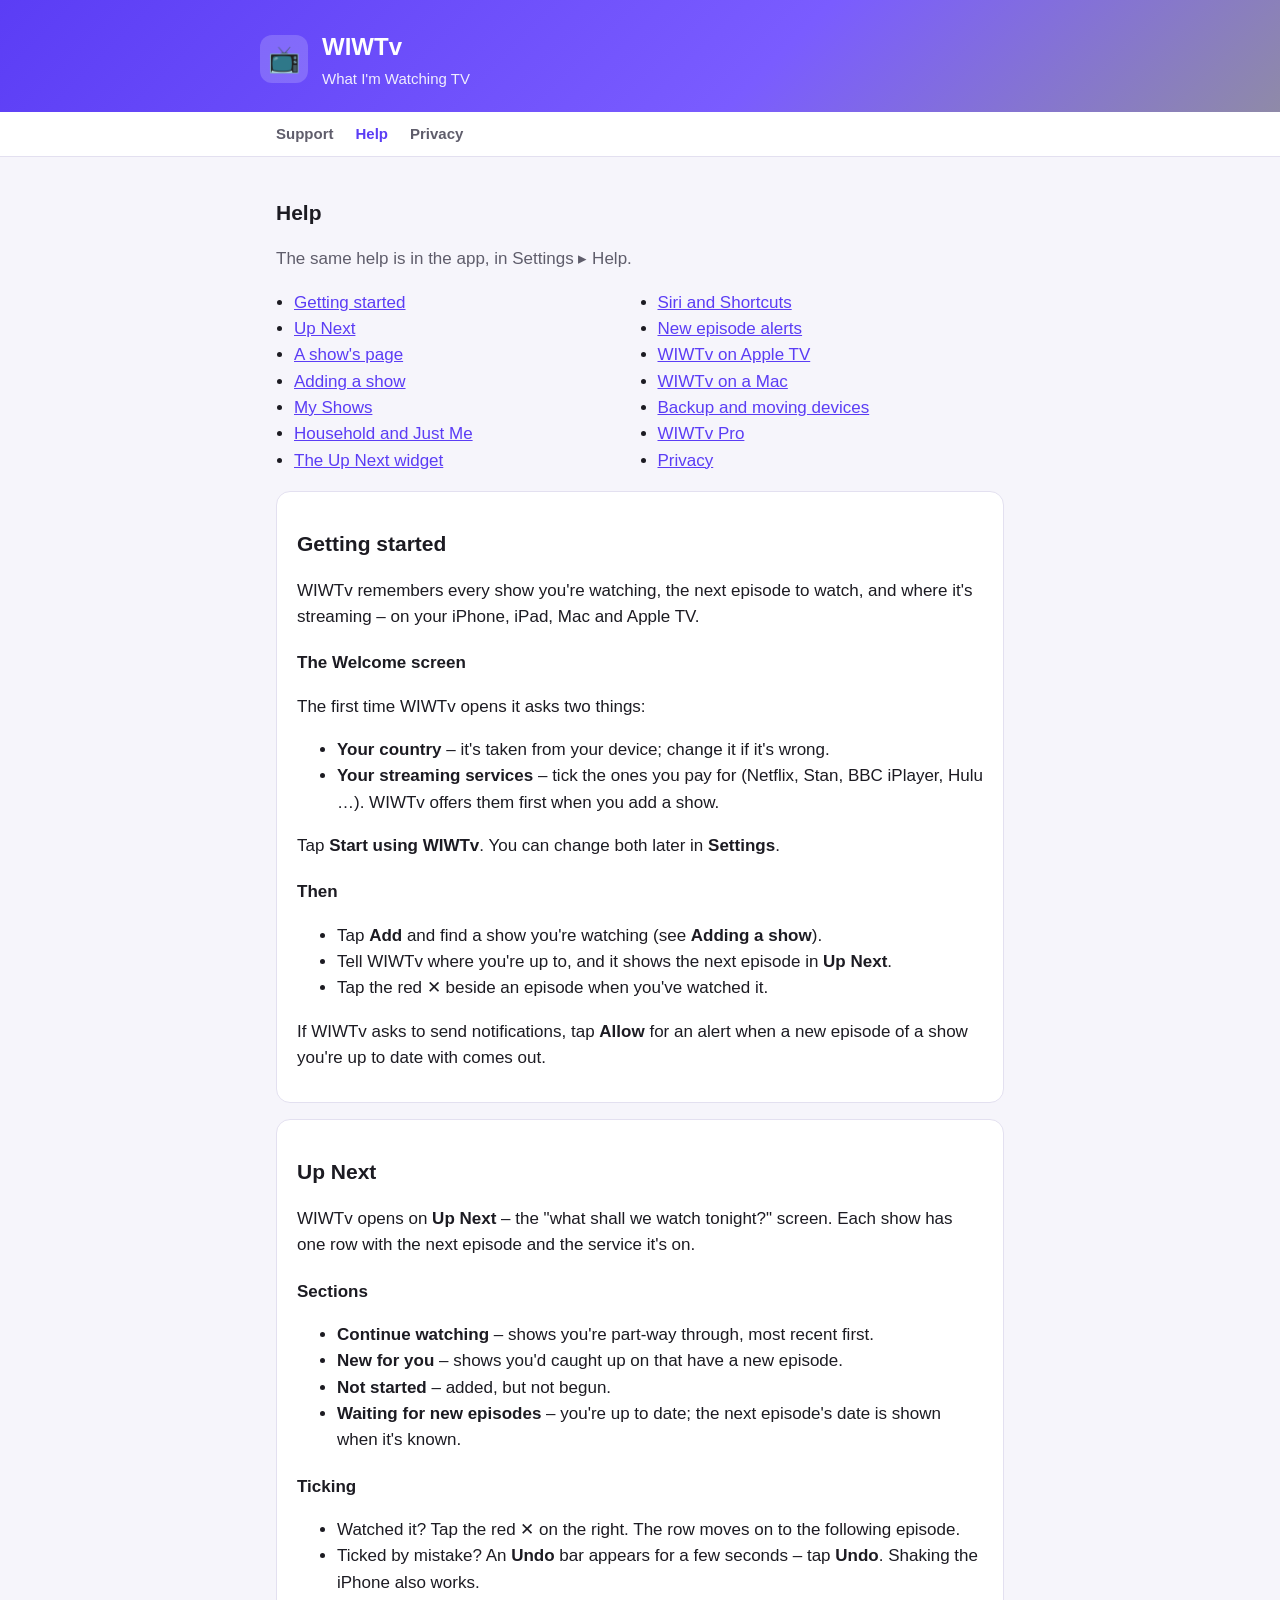
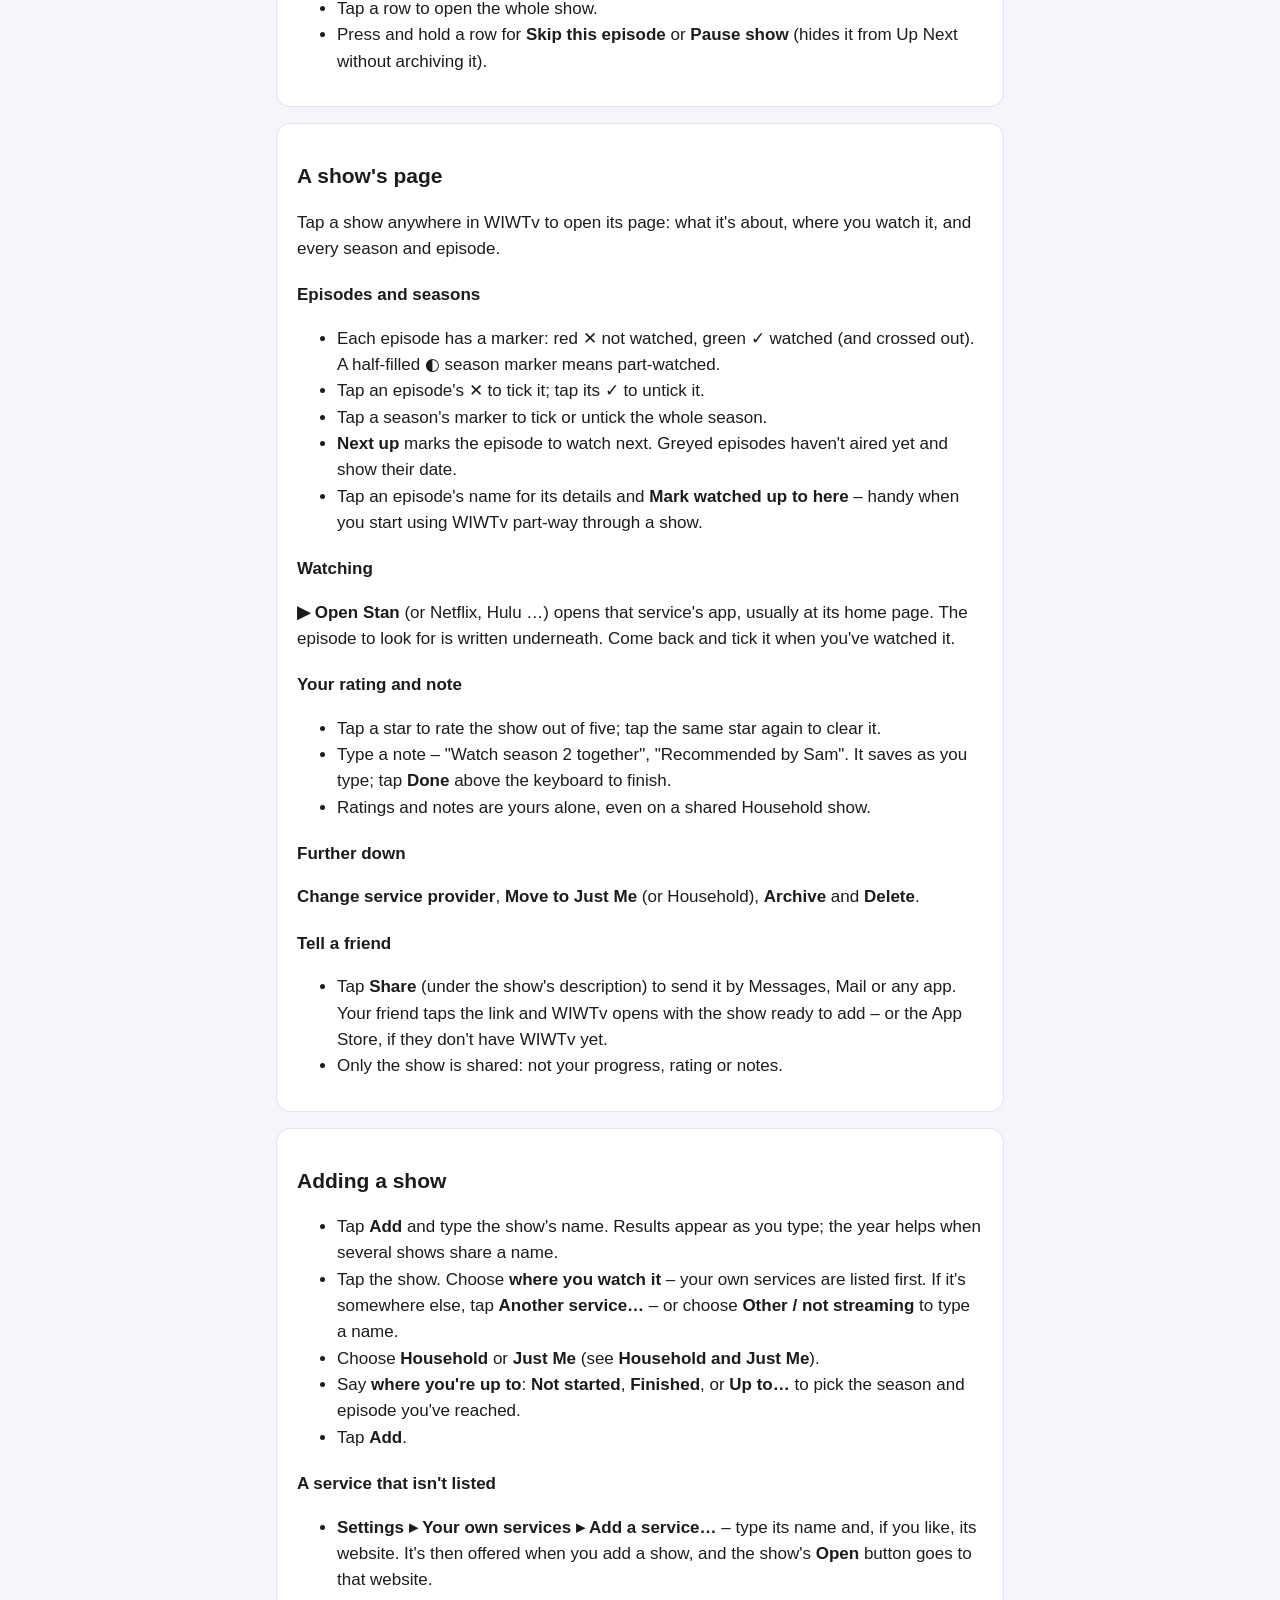
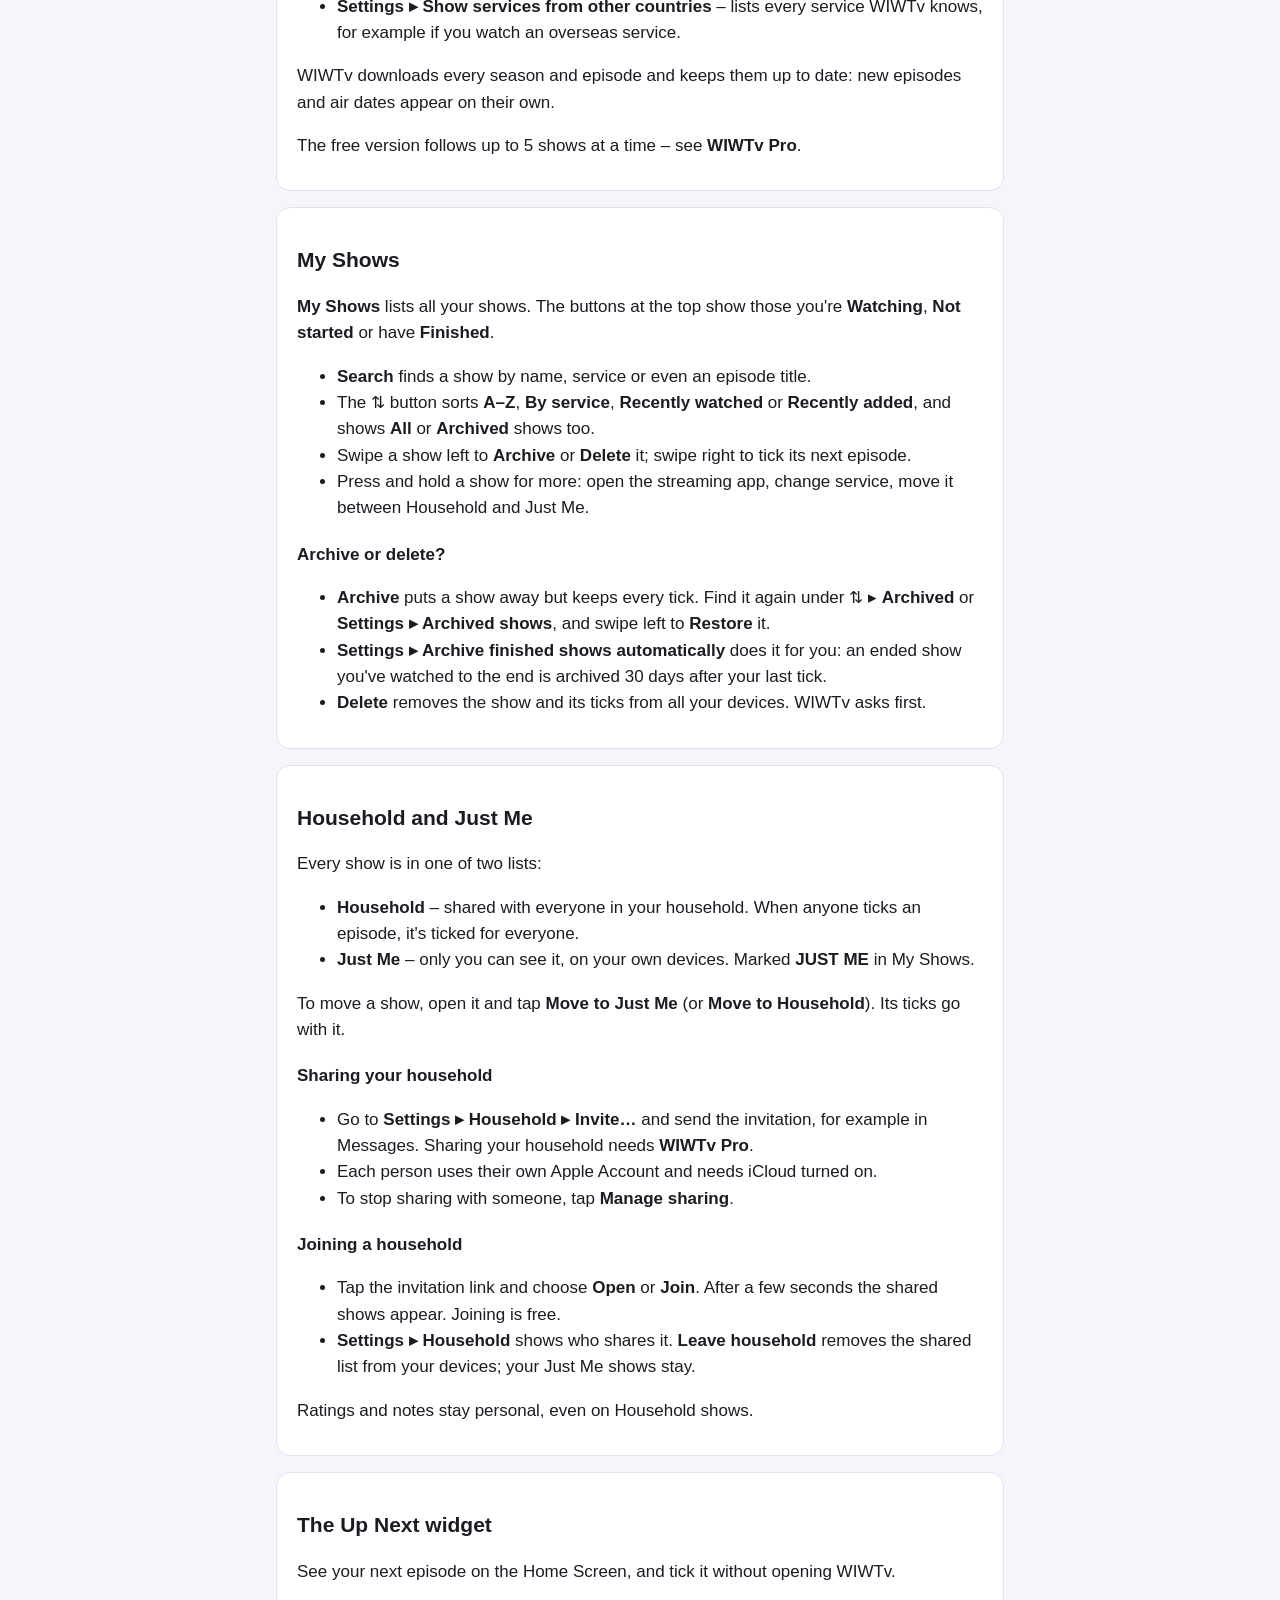
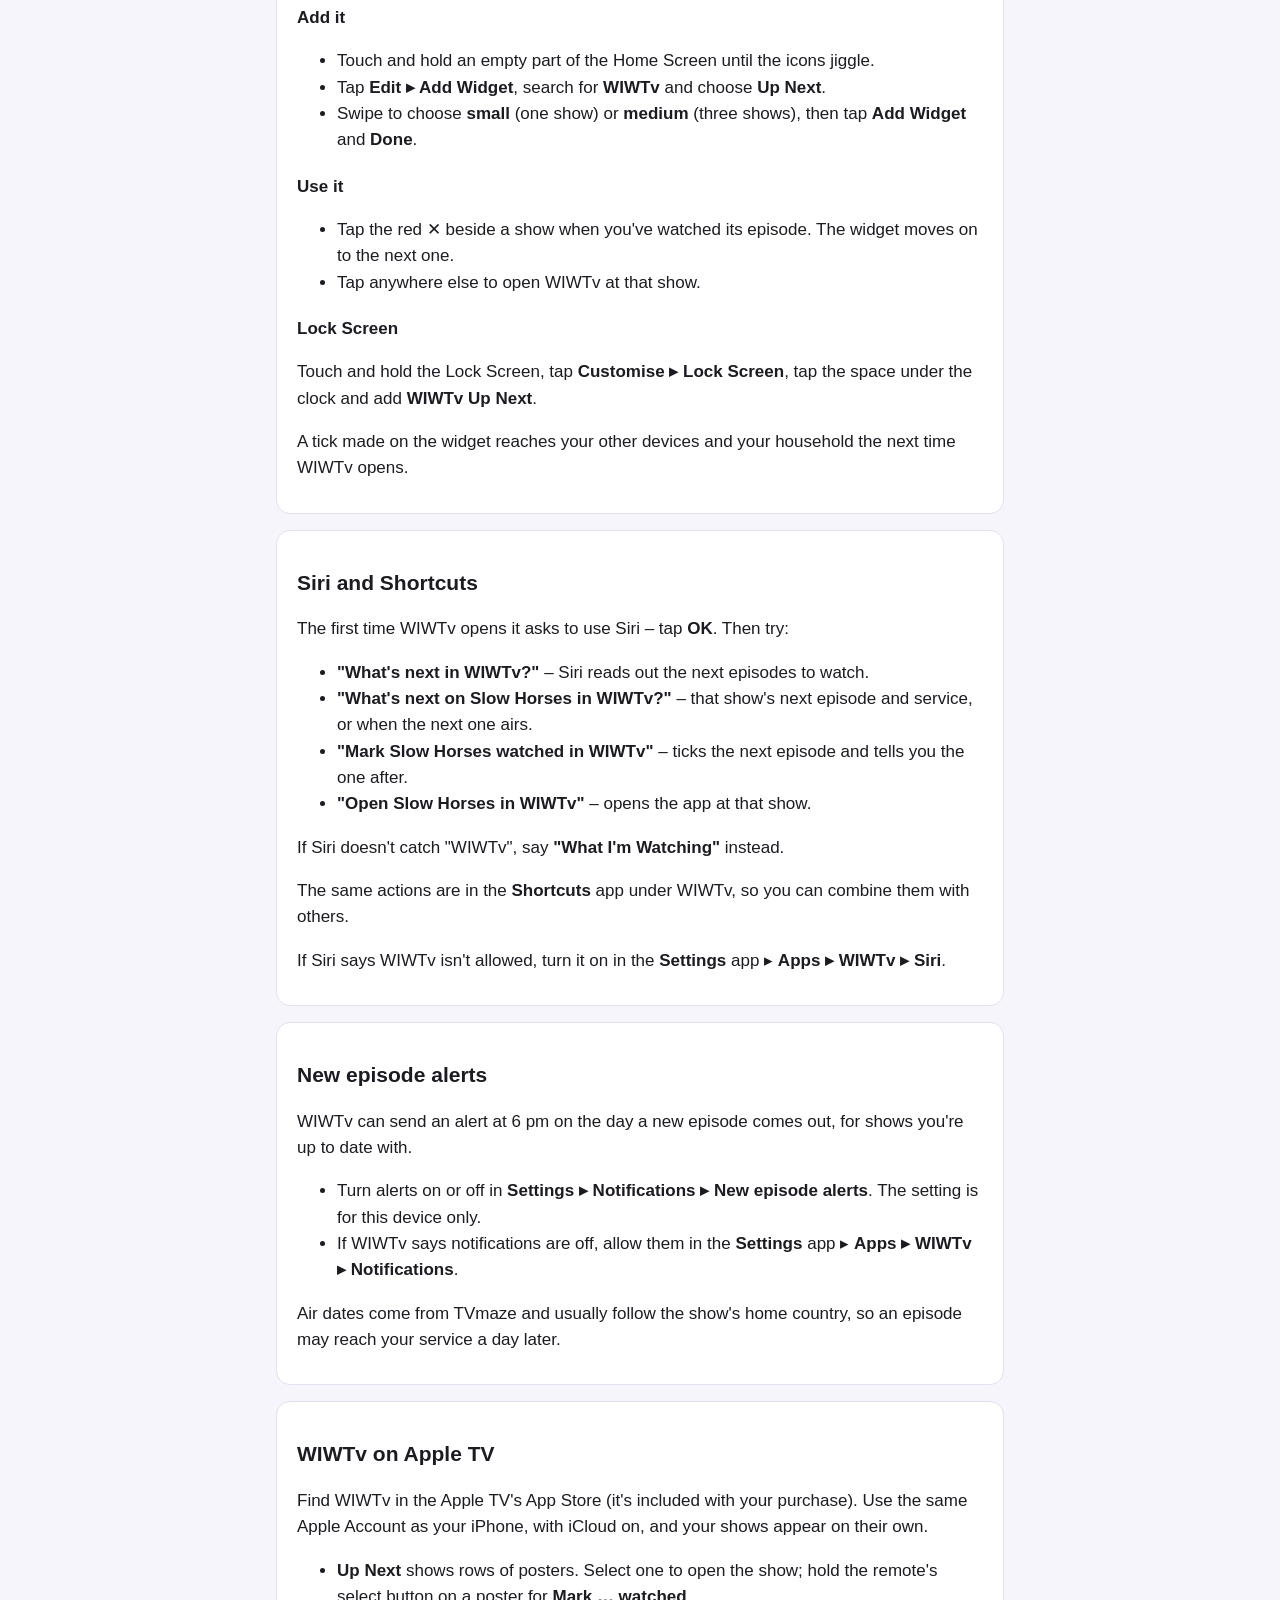
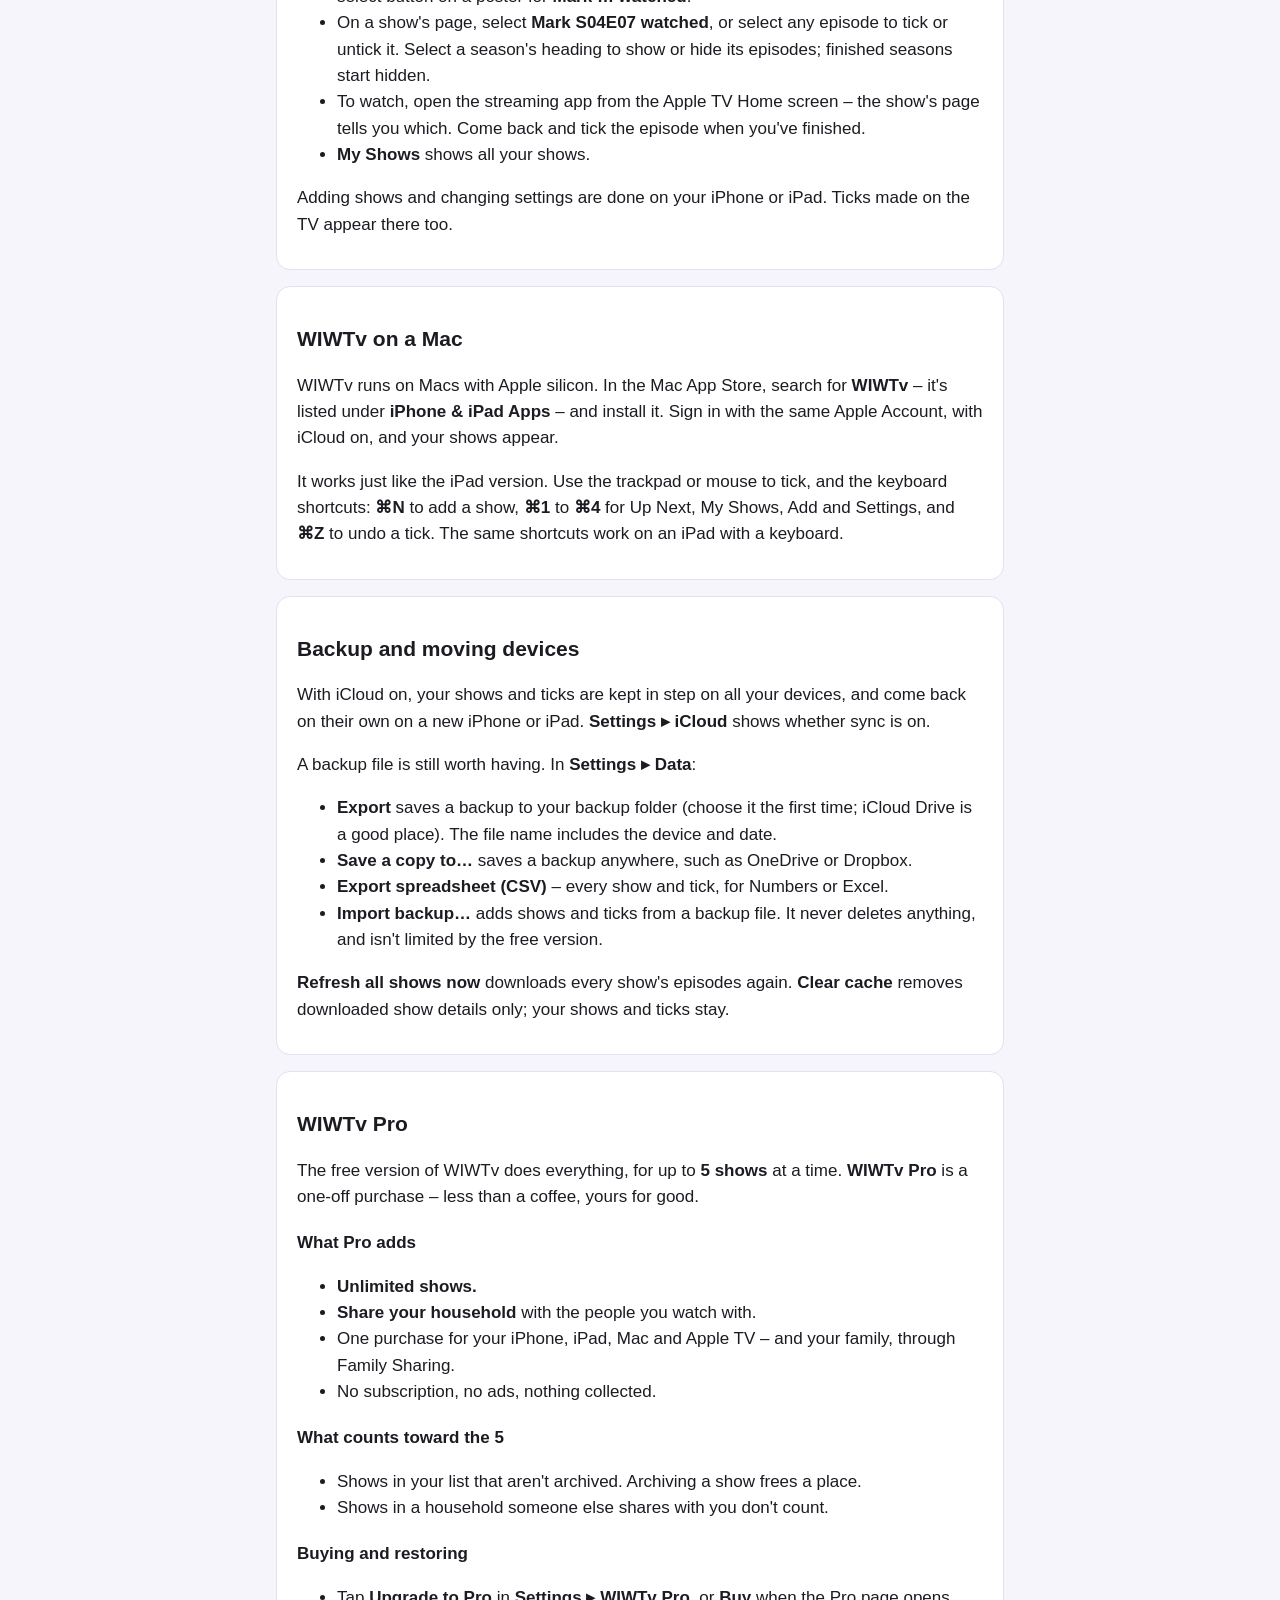
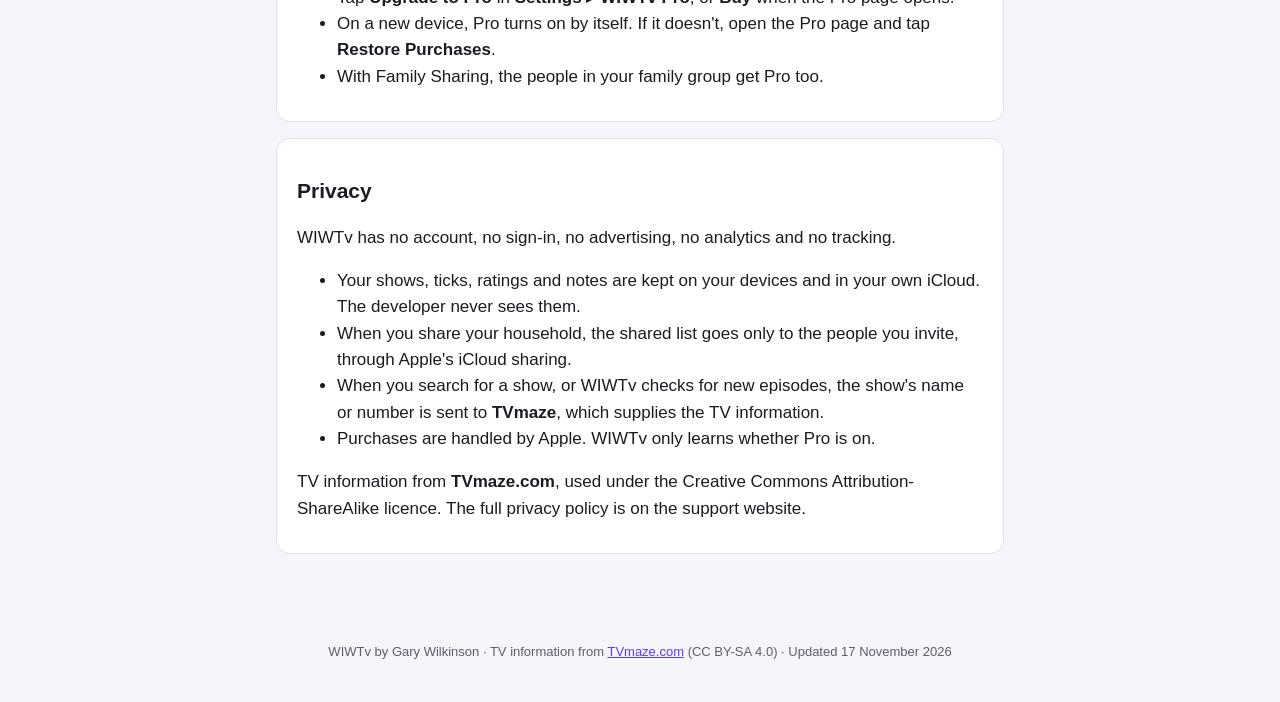
==== commit 1474efe4: "Update WIWTv support site" ====
--- a/help.html
+++ b/help.html
@@ -86,6 +86,11 @@
 </ul>
 <h3>Further down</h3>
 <p><b>Change service provider</b>, <b>Move to Just Me</b> (or Household), <b>Archive</b> and <b>Delete</b>.</p>
+<h3>Tell a friend</h3>
+<ul>
+<li>Tap <b>Share</b> (under the show's description) to send it by Messages, Mail or any app. Your friend taps the link and WIWTv opens with the show ready to add – or the App Store, if they don't have WIWTv yet.</li>
+<li>Only the show is shared: not your progress, rating or notes.</li>
+</ul>
 </section>
 <section class="card" id="help-04-adding"><h2>Adding a show</h2>
 <ul>
@@ -114,6 +119,7 @@
 <h3>Archive or delete?</h3>
 <ul>
 <li><b>Archive</b> puts a show away but keeps every tick. Find it again under ⇅ ▸ <b>Archived</b> or <b>Settings ▸ Archived shows</b>, and swipe left to <b>Restore</b> it.</li>
+<li><b>Settings ▸ Archive finished shows automatically</b> does it for you: an ended show you've watched to the end is archived 30 days after your last tick.</li>
 <li><b>Delete</b> removes the show and its ticks from all your devices. WIWTv asks first.</li>
 </ul>
 </section>
@@ -231,6 +237,6 @@
 <p>TV information from <b>TVmaze.com</b>, used under the Creative Commons Attribution-ShareAlike licence. The full privacy policy is on the support website.</p>
 </section>
 </main>
-<footer>WIWTv by Gary Wilkinson · TV information from <a href="https://www.tvmaze.com/">TVmaze.com</a> (CC BY-SA 4.0) · Updated 16 November 2026</footer>
+<footer>WIWTv by Gary Wilkinson · TV information from <a href="https://www.tvmaze.com/">TVmaze.com</a> (CC BY-SA 4.0) · Updated 17 November 2026</footer>
 </body>
 </html>
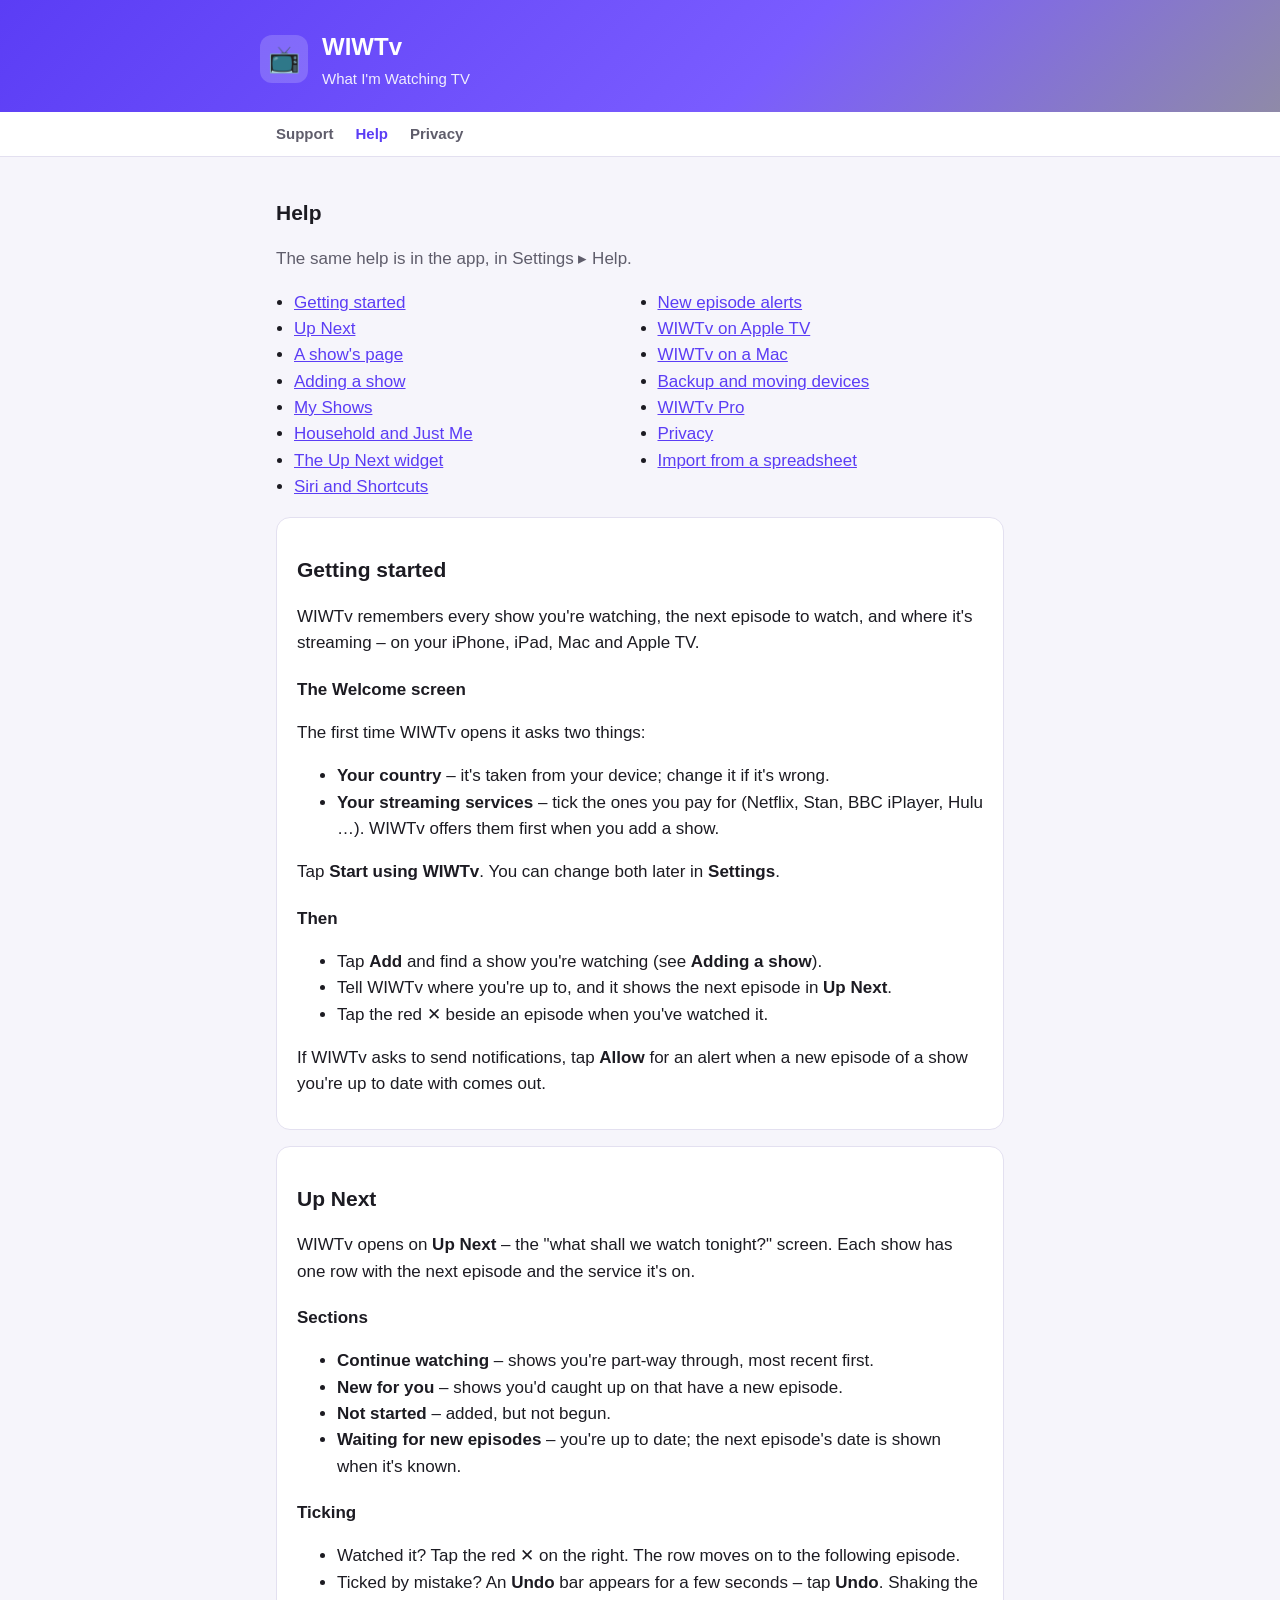
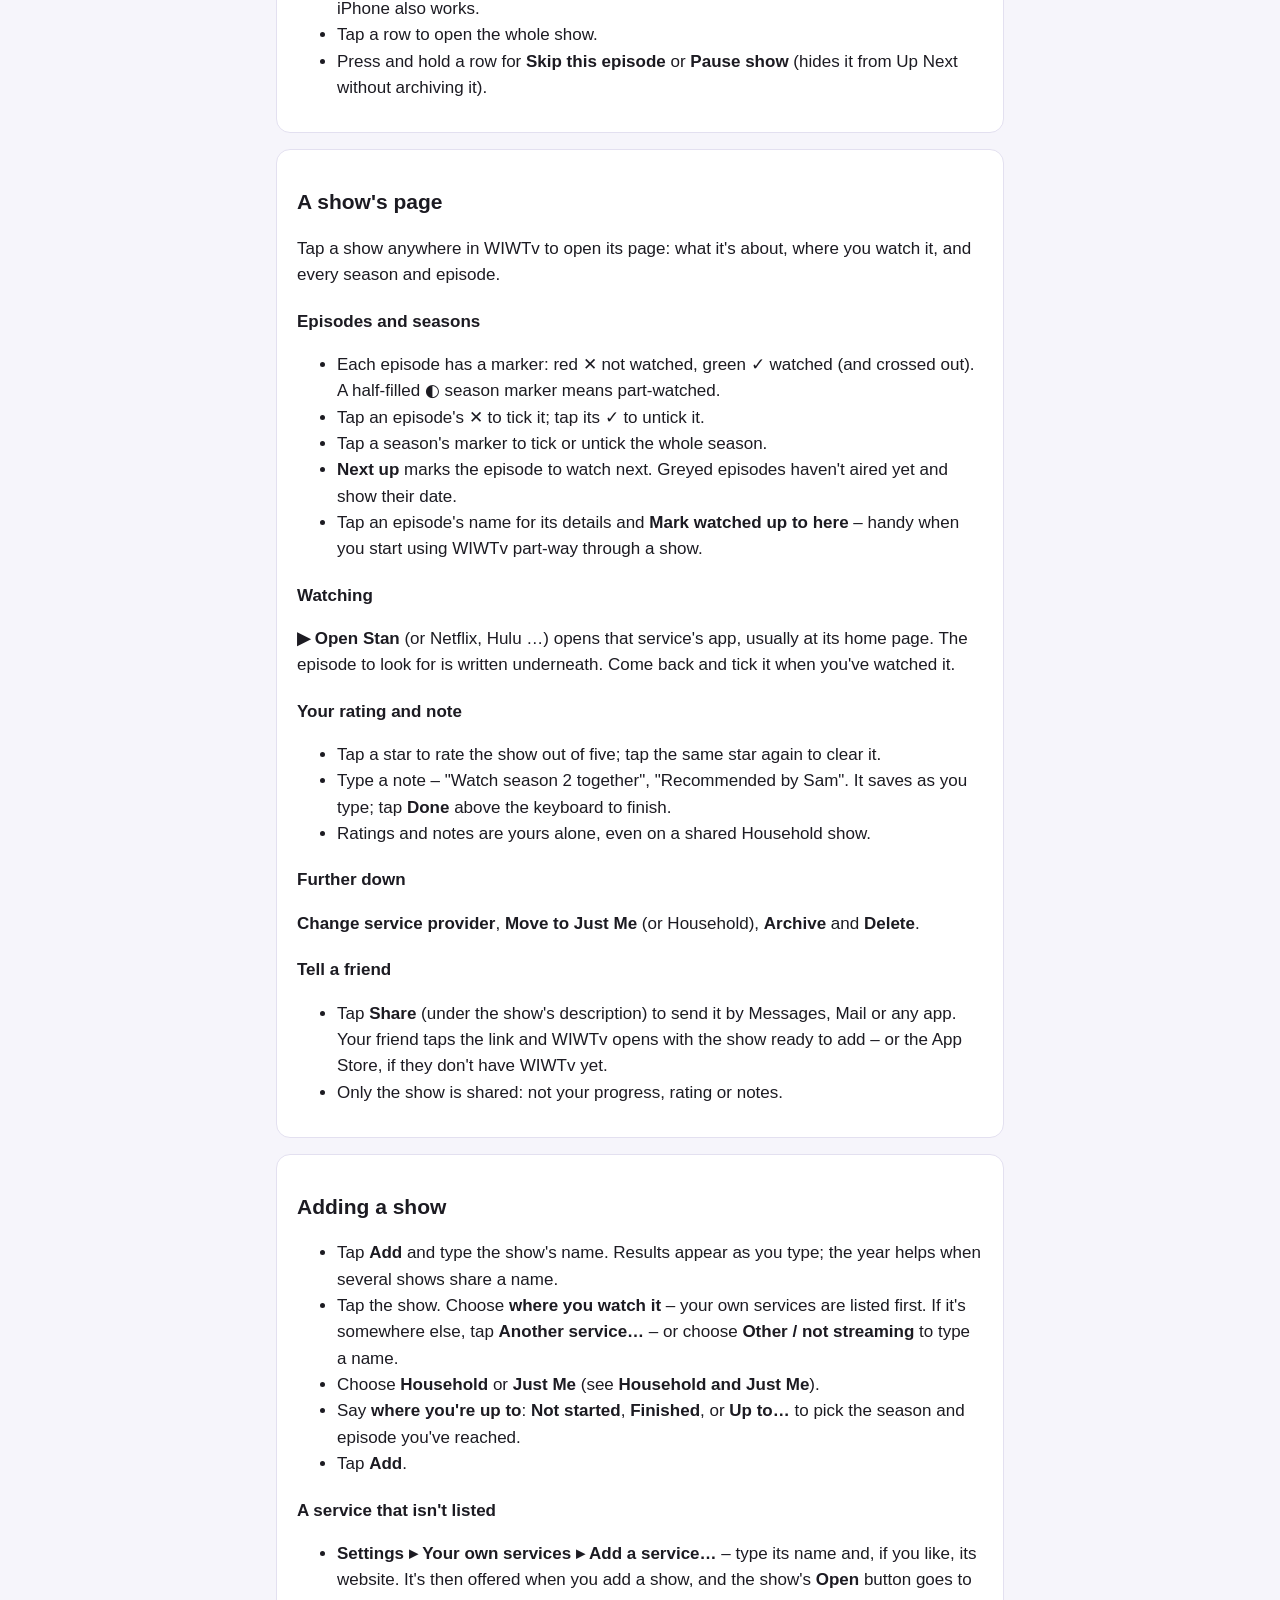
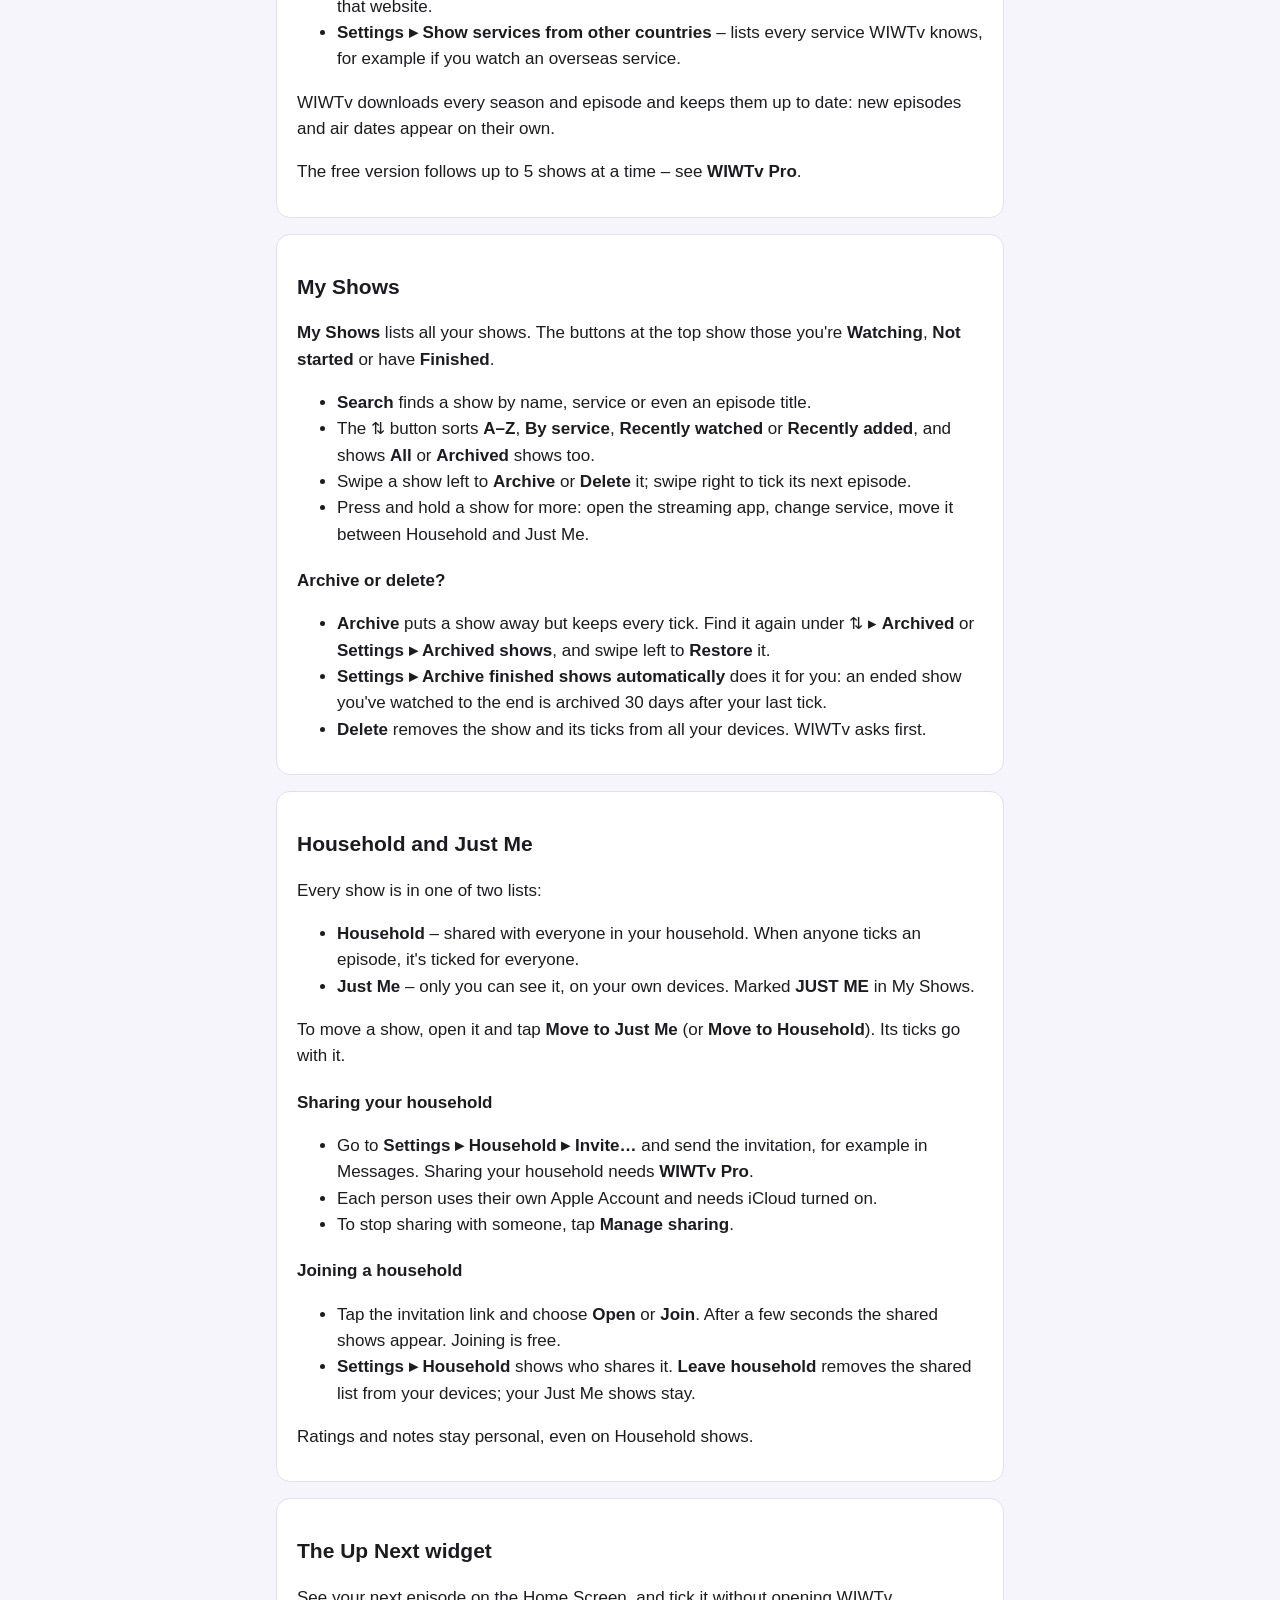
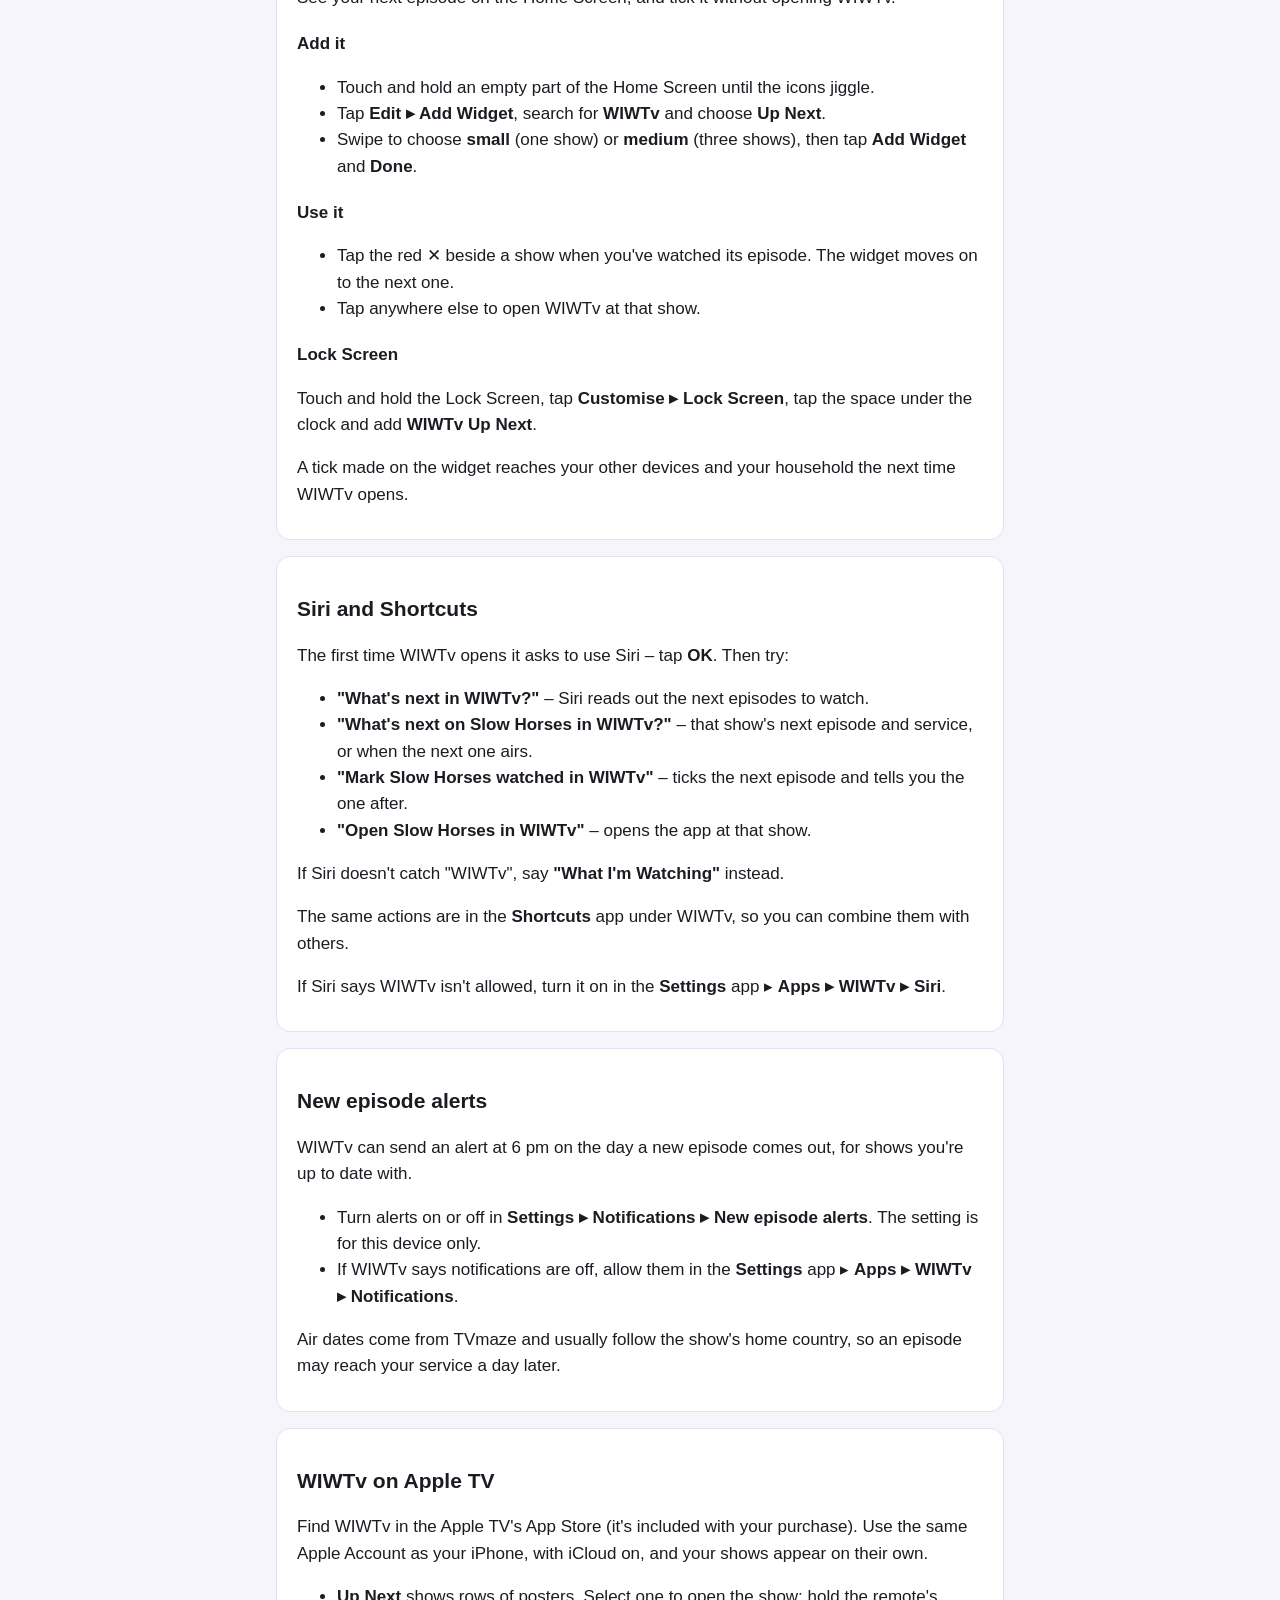
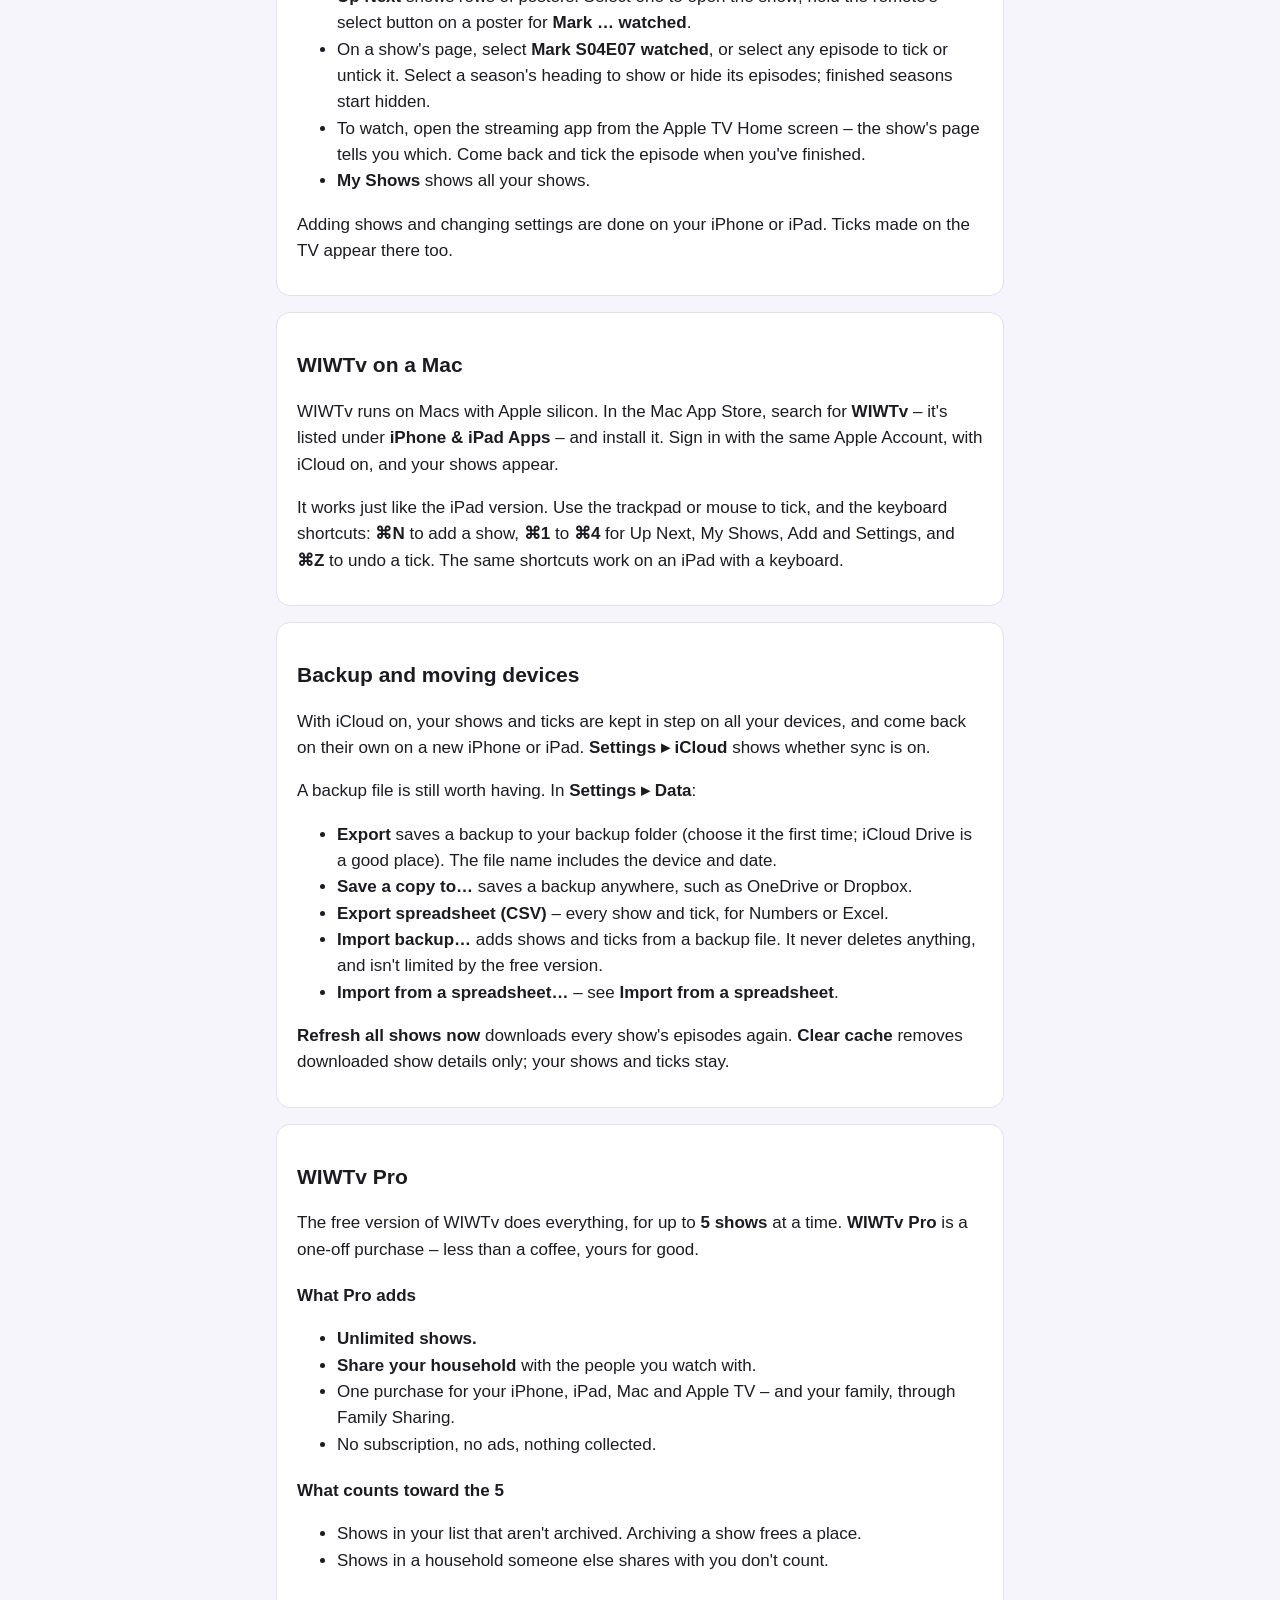
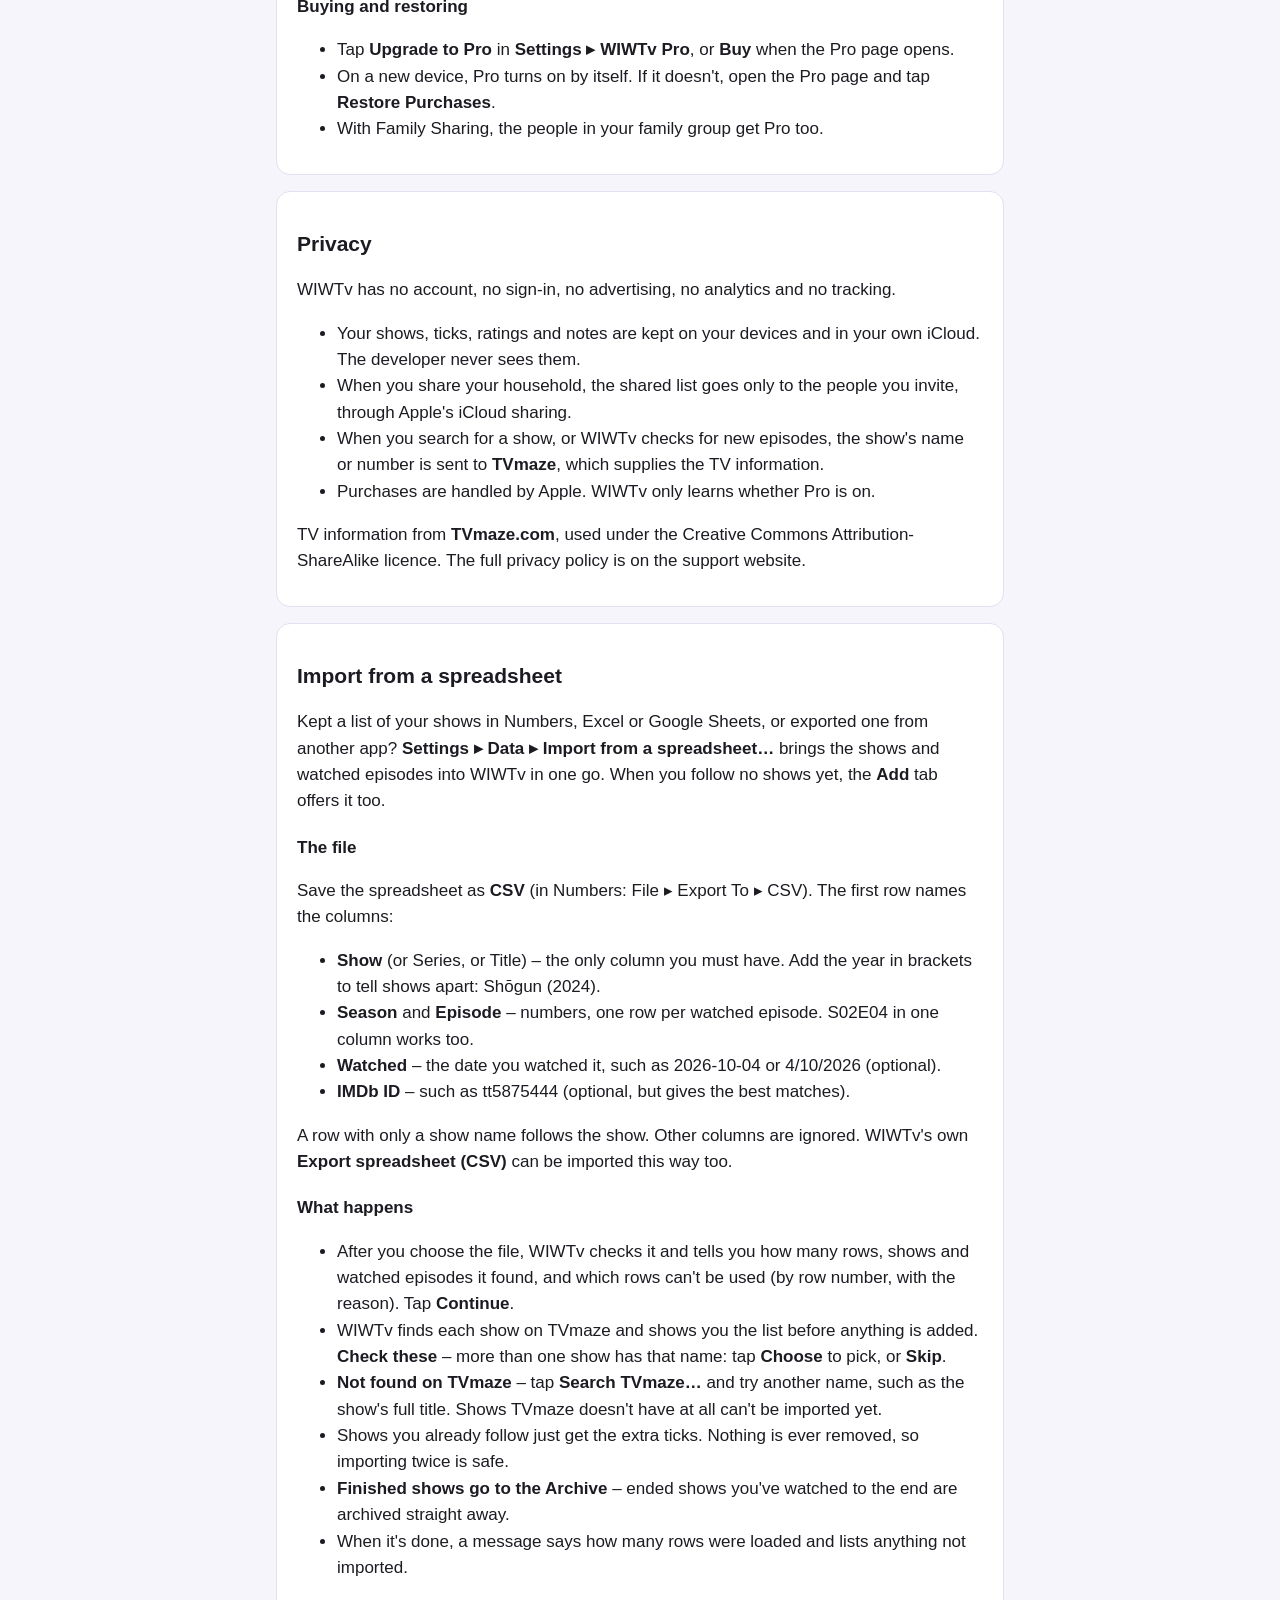
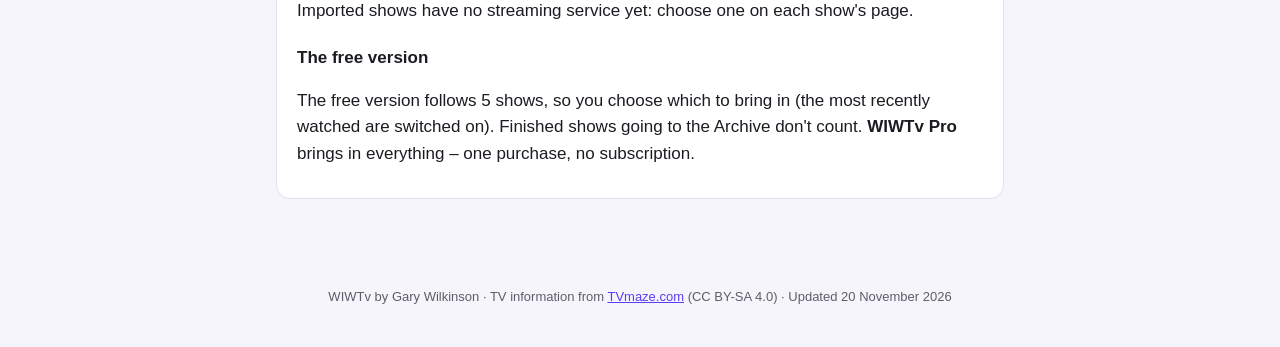
==== commit 6d82636a: "Update WIWTv support site" ====
--- a/help.html
+++ b/help.html
@@ -31,6 +31,7 @@
 <li><a href="#help-12-backup">Backup and moving devices</a></li>
 <li><a href="#help-13-pro">WIWTv Pro</a></li>
 <li><a href="#help-14-privacy">Privacy</a></li>
+<li><a href="#help-15-import">Import from a spreadsheet</a></li>
 </ul>
 <section class="card" id="help-01-getting-started"><h2>Getting started</h2>
 <p>WIWTv remembers every show you're watching, the next episode to watch, and where it's streaming – on your iPhone, iPad, Mac and Apple TV.</p>
@@ -202,6 +203,7 @@
 <li><b>Save a copy to…</b> saves a backup anywhere, such as OneDrive or Dropbox.</li>
 <li><b>Export spreadsheet (CSV)</b> – every show and tick, for Numbers or Excel.</li>
 <li><b>Import backup…</b> adds shows and ticks from a backup file. It never deletes anything, and isn't limited by the free version.</li>
+<li><b>Import from a spreadsheet…</b> – see <b>Import from a spreadsheet</b>.</li>
 </ul>
 <p><b>Refresh all shows now</b> downloads every show's episodes again. <b>Clear cache</b> removes downloaded show details only; your shows and ticks stay.</p>
 </section>
@@ -236,7 +238,31 @@
 </ul>
 <p>TV information from <b>TVmaze.com</b>, used under the Creative Commons Attribution-ShareAlike licence. The full privacy policy is on the support website.</p>
 </section>
+<section class="card" id="help-15-import"><h2>Import from a spreadsheet</h2>
+<p>Kept a list of your shows in Numbers, Excel or Google Sheets, or exported one from another app? <b>Settings ▸ Data ▸ Import from a spreadsheet…</b> brings the shows and watched episodes into WIWTv in one go. When you follow no shows yet, the <b>Add</b> tab offers it too.</p>
+<h3>The file</h3>
+<p>Save the spreadsheet as <b>CSV</b> (in Numbers: File ▸ Export To ▸ CSV). The first row names the columns:</p>
+<ul>
+<li><b>Show</b> (or Series, or Title) – the only column you must have. Add the year in brackets to tell shows apart: Shōgun (2024).</li>
+<li><b>Season</b> and <b>Episode</b> – numbers, one row per watched episode. S02E04 in one column works too.</li>
+<li><b>Watched</b> – the date you watched it, such as 2026-10-04 or 4/10/2026 (optional).</li>
+<li><b>IMDb ID</b> – such as tt5875444 (optional, but gives the best matches).</li>
+</ul>
+<p>A row with only a show name follows the show. Other columns are ignored. WIWTv's own <b>Export spreadsheet (CSV)</b> can be imported this way too.</p>
+<h3>What happens</h3>
+<ul>
+<li>After you choose the file, WIWTv checks it and tells you how many rows, shows and watched episodes it found, and which rows can't be used (by row number, with the reason). Tap <b>Continue</b>.</li>
+<li>WIWTv finds each show on TVmaze and shows you the list before anything is added. <b>Check these</b> – more than one show has that name: tap <b>Choose</b> to pick, or <b>Skip</b>.</li>
+<li><b>Not found on TVmaze</b> – tap <b>Search TVmaze…</b> and try another name, such as the show's full title. Shows TVmaze doesn't have at all can't be imported yet.</li>
+<li>Shows you already follow just get the extra ticks. Nothing is ever removed, so importing twice is safe.</li>
+<li><b>Finished shows go to the Archive</b> – ended shows you've watched to the end are archived straight away.</li>
+<li>When it's done, a message says how many rows were loaded and lists anything not imported.</li>
+</ul>
+<p>Imported shows have no streaming service yet: choose one on each show's page.</p>
+<h3>The free version</h3>
+<p>The free version follows 5 shows, so you choose which to bring in (the most recently watched are switched on). Finished shows going to the Archive don't count. <b>WIWTv Pro</b> brings in everything – one purchase, no subscription.</p>
+</section>
 </main>
-<footer>WIWTv by Gary Wilkinson · TV information from <a href="https://www.tvmaze.com/">TVmaze.com</a> (CC BY-SA 4.0) · Updated 17 November 2026</footer>
+<footer>WIWTv by Gary Wilkinson · TV information from <a href="https://www.tvmaze.com/">TVmaze.com</a> (CC BY-SA 4.0) · Updated 20 November 2026</footer>
 </body>
 </html>
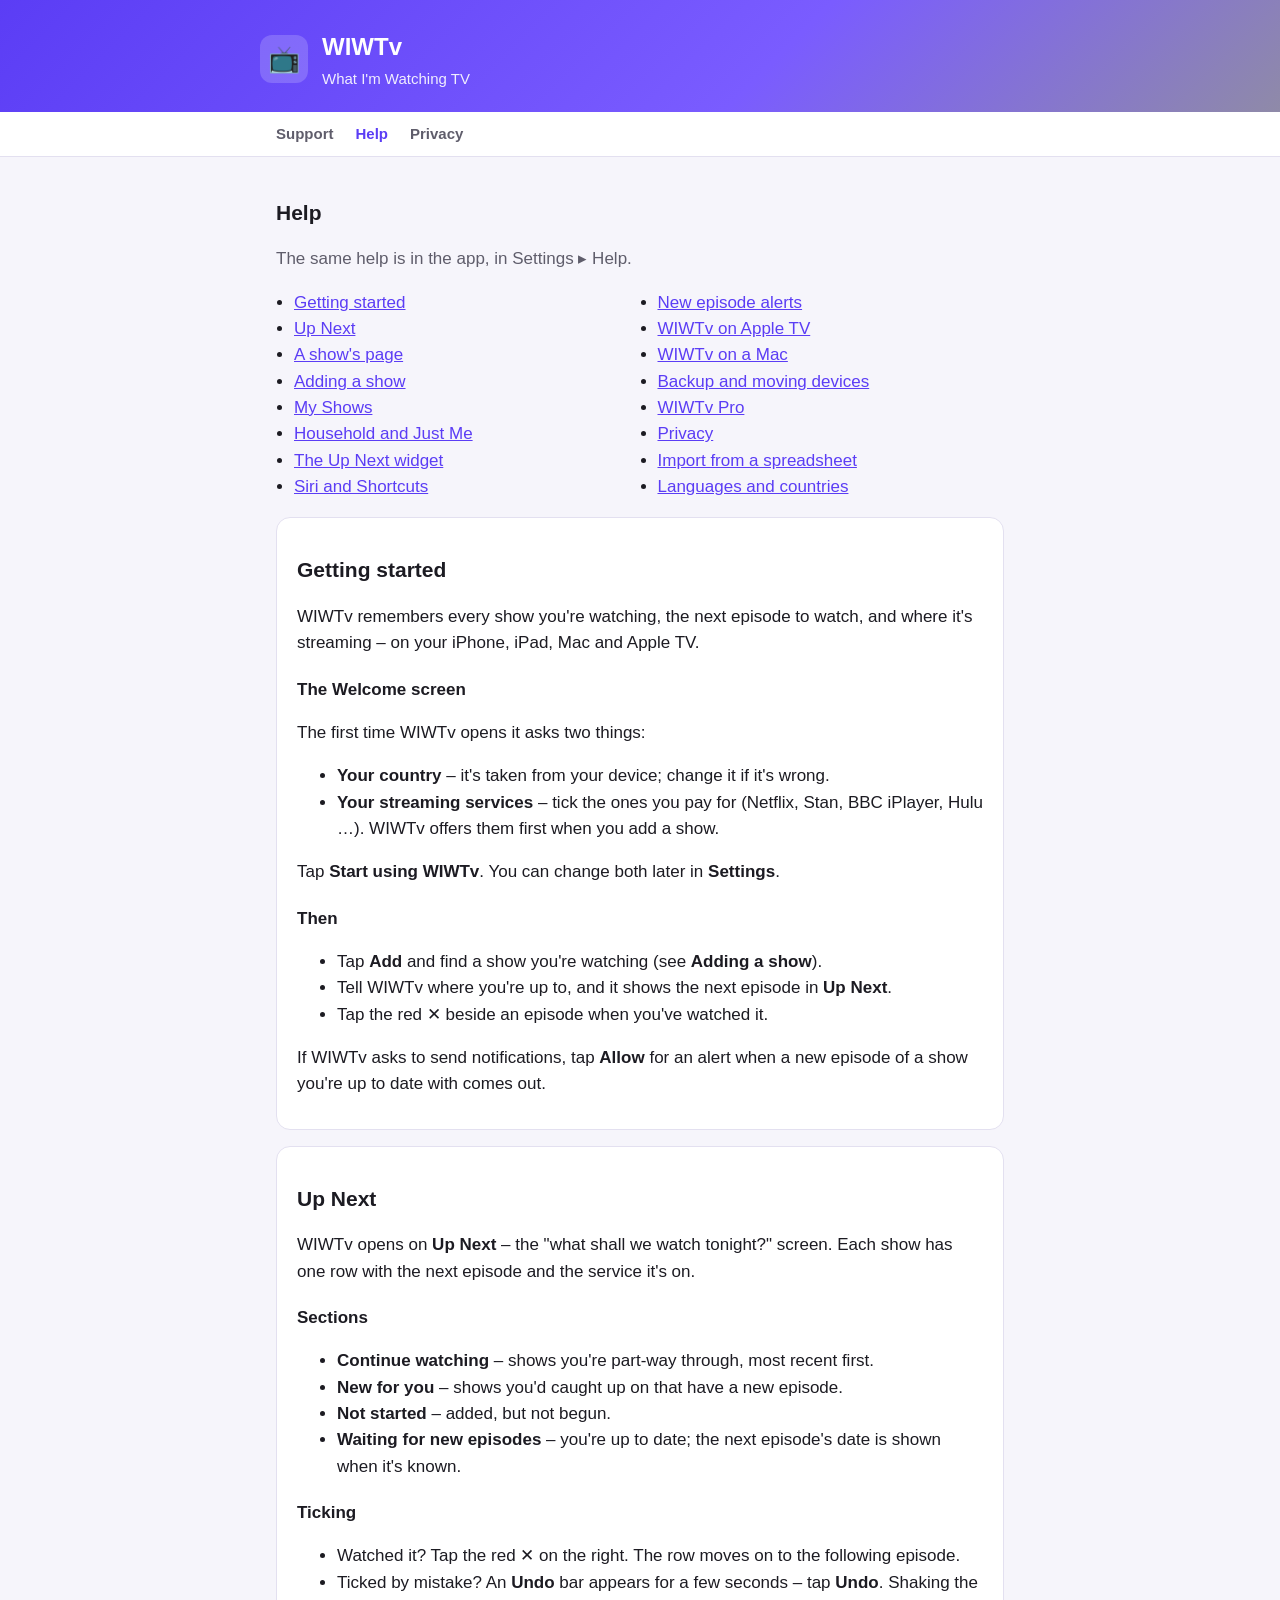
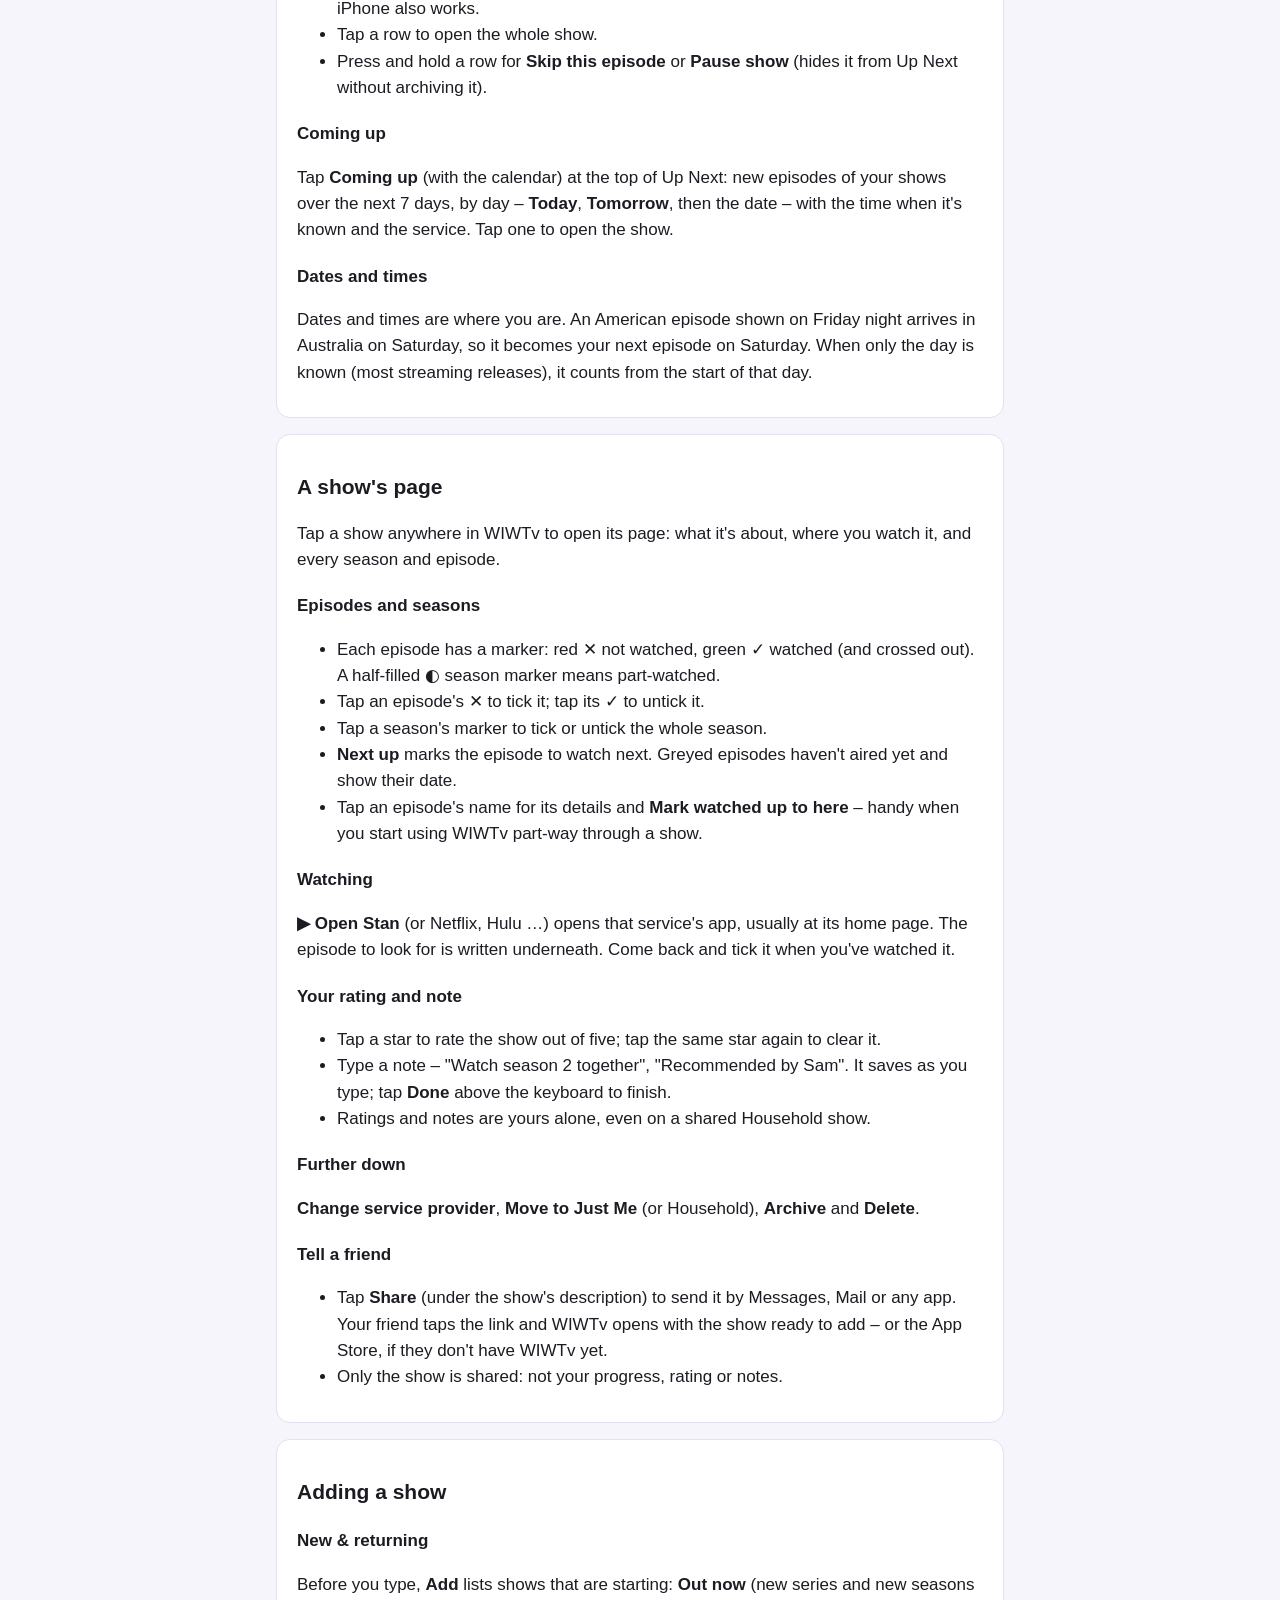
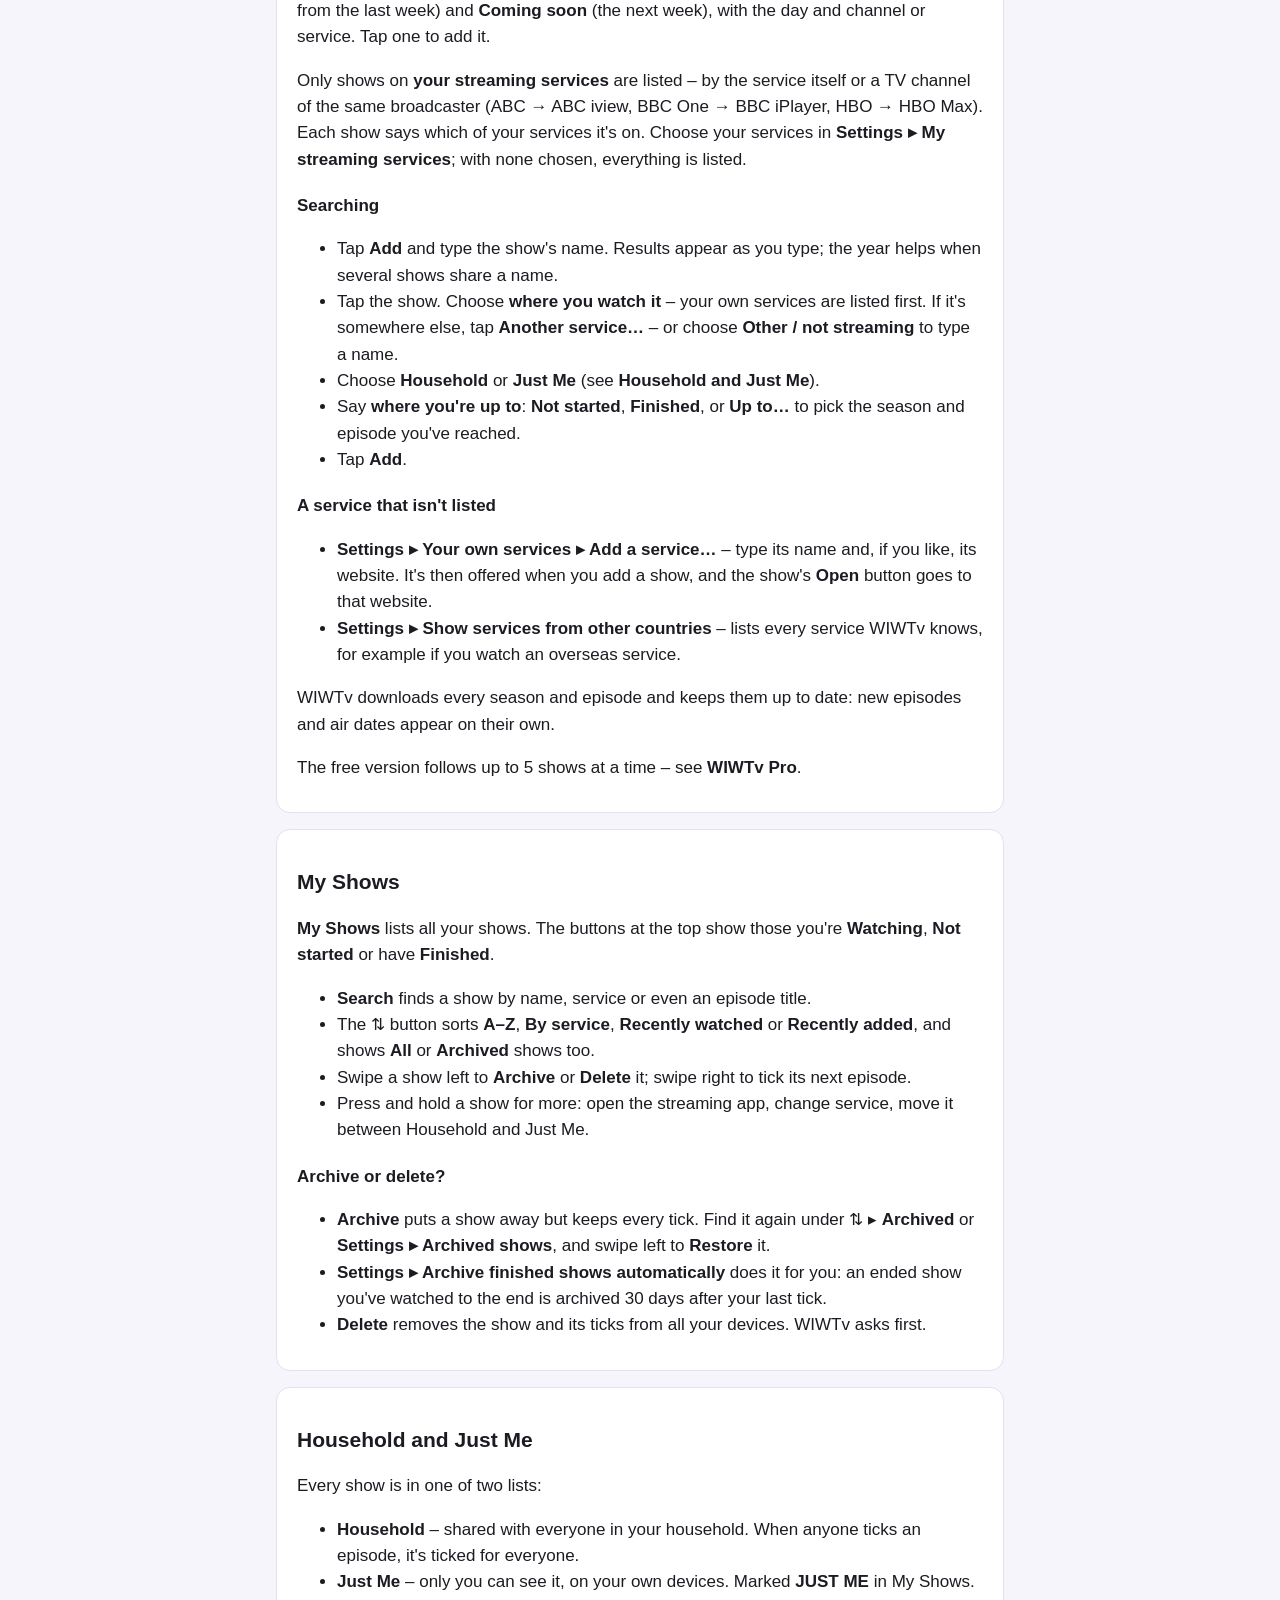
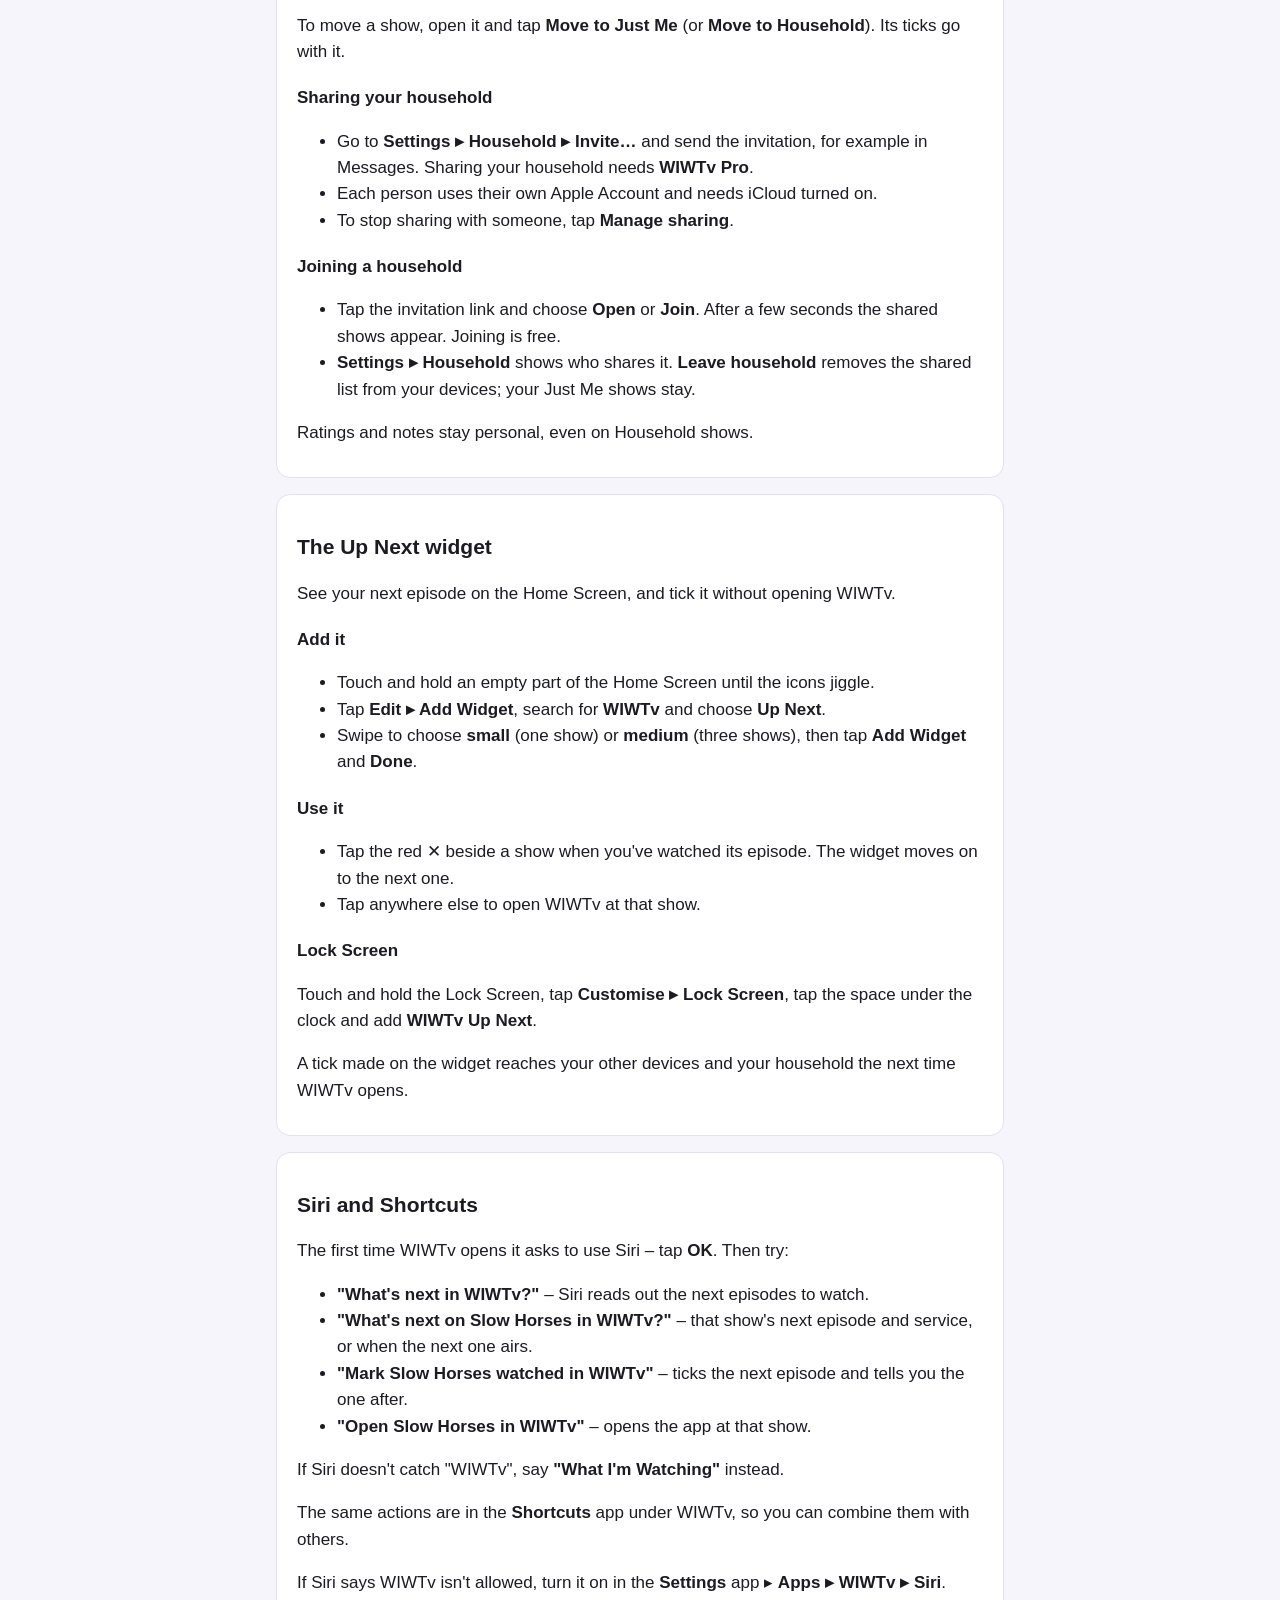
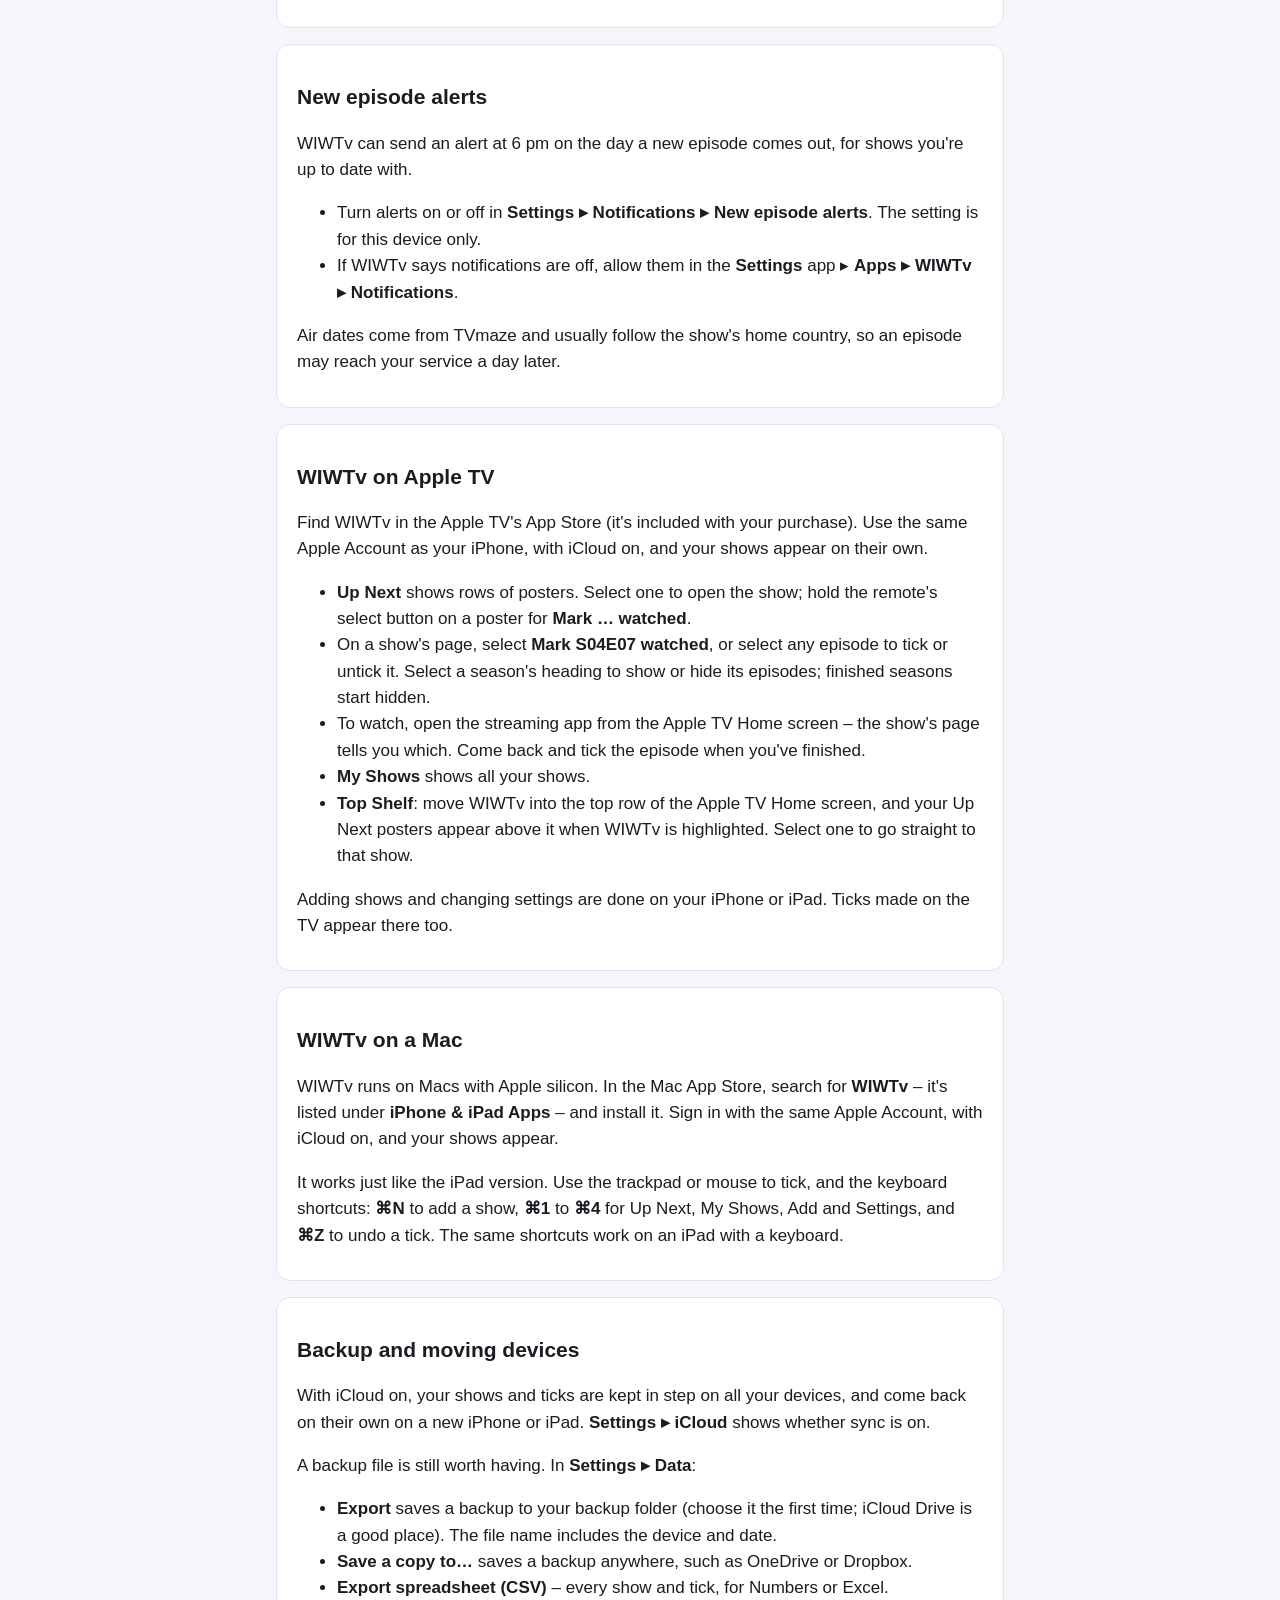
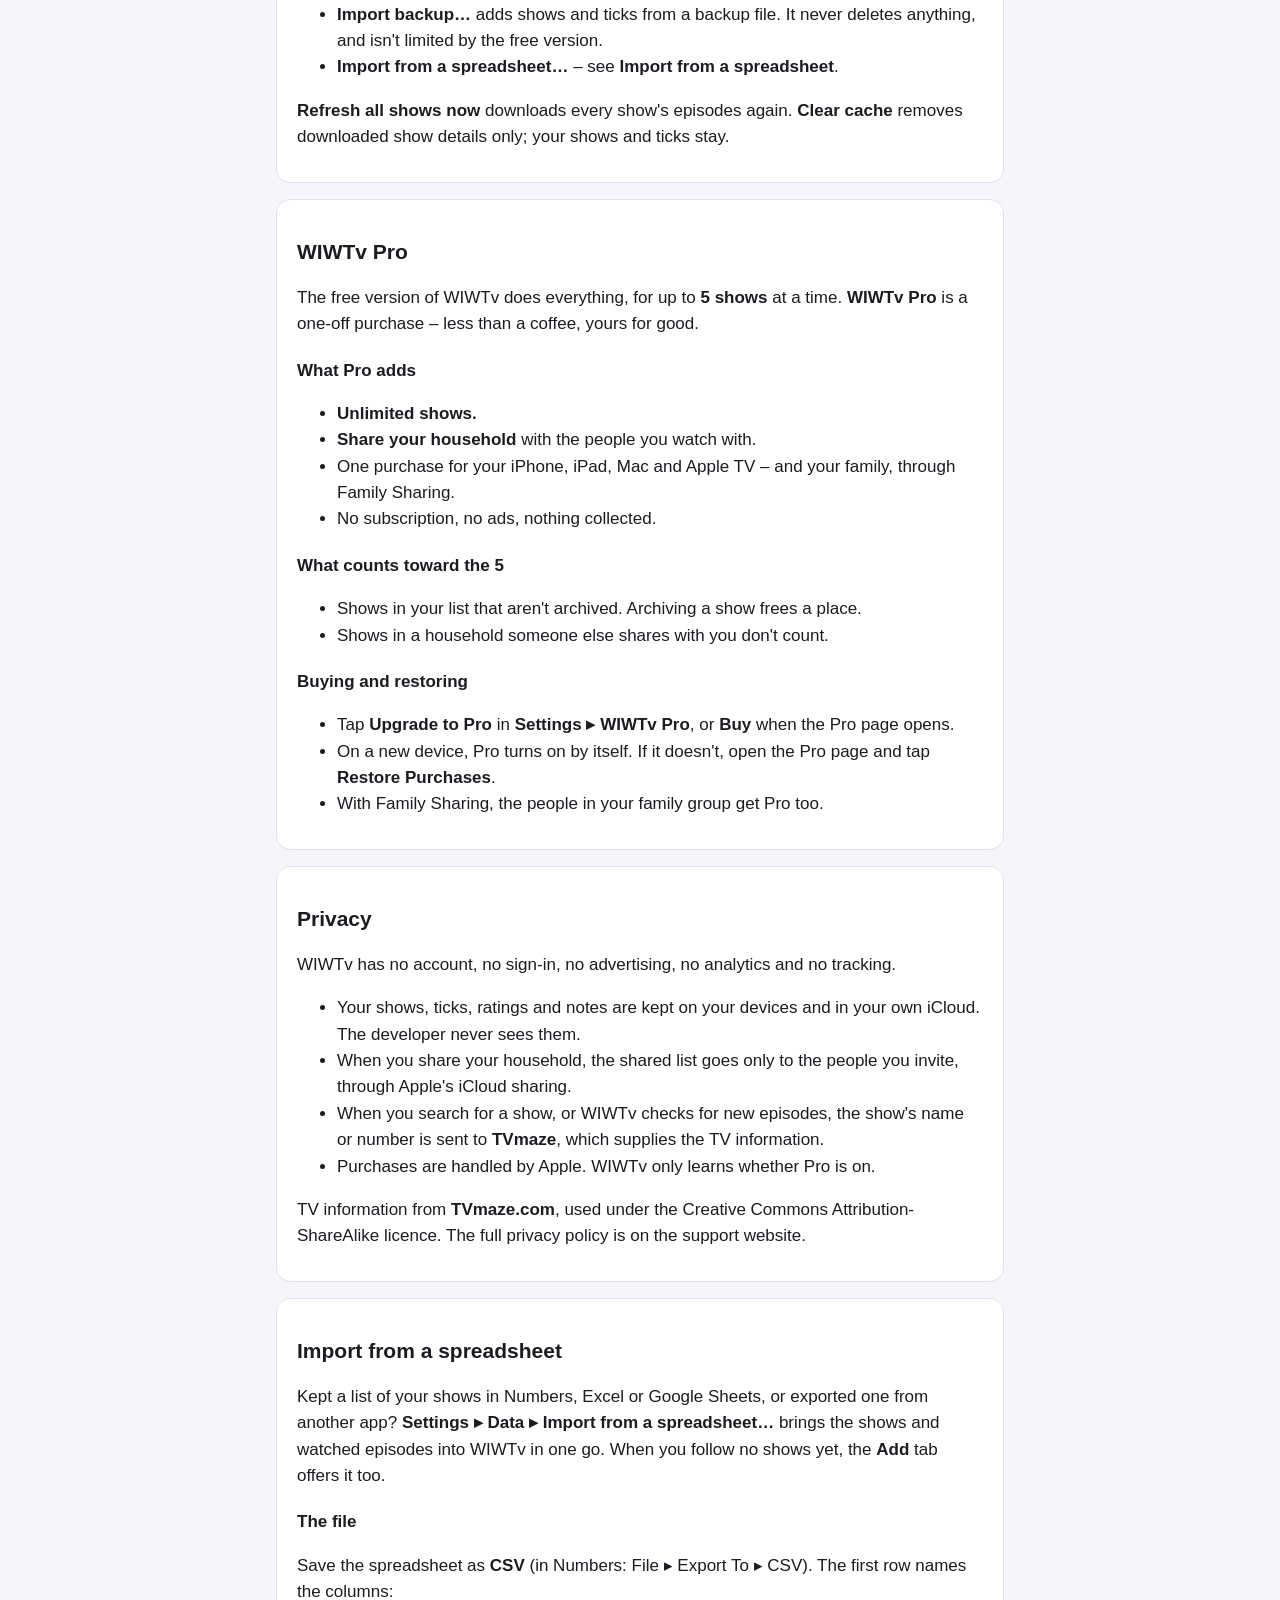
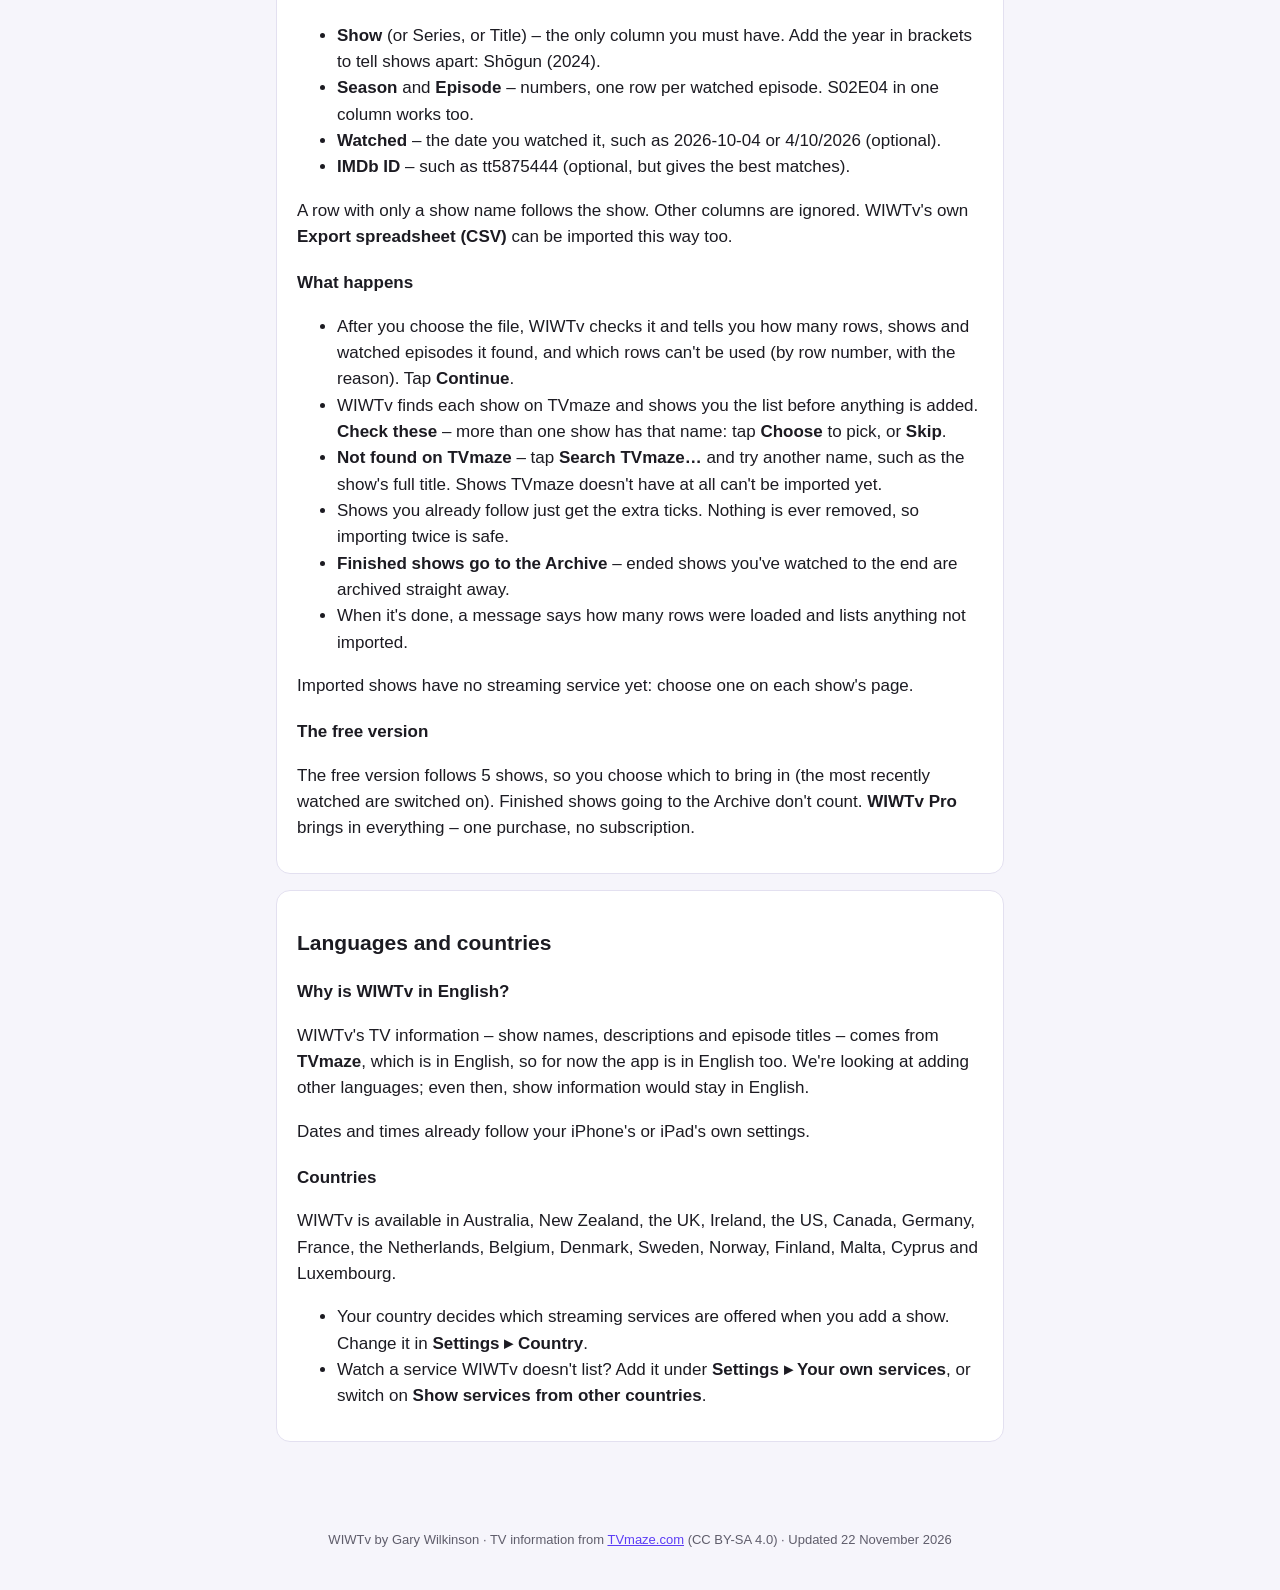
==== commit d5852f87: "Update WIWTv support site" ====
--- a/help.html
+++ b/help.html
@@ -32,6 +32,7 @@
 <li><a href="#help-13-pro">WIWTv Pro</a></li>
 <li><a href="#help-14-privacy">Privacy</a></li>
 <li><a href="#help-15-import">Import from a spreadsheet</a></li>
+<li><a href="#help-16-languages">Languages and countries</a></li>
 </ul>
 <section class="card" id="help-01-getting-started"><h2>Getting started</h2>
 <p>WIWTv remembers every show you're watching, the next episode to watch, and where it's streaming – on your iPhone, iPad, Mac and Apple TV.</p>
@@ -66,6 +67,10 @@
 <li>Tap a row to open the whole show.</li>
 <li>Press and hold a row for <b>Skip this episode</b> or <b>Pause show</b> (hides it from Up Next without archiving it).</li>
 </ul>
+<h3>Coming up</h3>
+<p>Tap <b>Coming up</b> (with the calendar) at the top of Up Next: new episodes of your shows over the next 7 days, by day – <b>Today</b>, <b>Tomorrow</b>, then the date – with the time when it's known and the service. Tap one to open the show.</p>
+<h3>Dates and times</h3>
+<p>Dates and times are where you are. An American episode shown on Friday night arrives in Australia on Saturday, so it becomes your next episode on Saturday. When only the day is known (most streaming releases), it counts from the start of that day.</p>
 </section>
 <section class="card" id="help-03-a-show"><h2>A show&#x27;s page</h2>
 <p>Tap a show anywhere in WIWTv to open its page: what it's about, where you watch it, and every season and episode.</p>
@@ -94,6 +99,10 @@
 </ul>
 </section>
 <section class="card" id="help-04-adding"><h2>Adding a show</h2>
+<h3>New &amp; returning</h3>
+<p>Before you type, <b>Add</b> lists shows that are starting: <b>Out now</b> (new series and new seasons from the last week) and <b>Coming soon</b> (the next week), with the day and channel or service. Tap one to add it.</p>
+<p>Only shows on <b>your streaming services</b> are listed – by the service itself or a TV channel of the same broadcaster (ABC → ABC iview, BBC One → BBC iPlayer, HBO → HBO Max). Each show says which of your services it's on. Choose your services in <b>Settings ▸ My streaming services</b>; with none chosen, everything is listed.</p>
+<h3>Searching</h3>
 <ul>
 <li>Tap <b>Add</b> and type the show's name. Results appear as you type; the year helps when several shows share a name.</li>
 <li>Tap the show. Choose <b>where you watch it</b> – your own services are listed first. If it's somewhere else, tap <b>Another service…</b> – or choose <b>Other / not streaming</b> to type a name.</li>
@@ -188,6 +197,7 @@
 <li>On a show's page, select <b>Mark S04E07 watched</b>, or select any episode to tick or untick it. Select a season's heading to show or hide its episodes; finished seasons start hidden.</li>
 <li>To watch, open the streaming app from the Apple TV Home screen – the show's page tells you which. Come back and tick the episode when you've finished.</li>
 <li><b>My Shows</b> shows all your shows.</li>
+<li><b>Top Shelf</b>: move WIWTv into the top row of the Apple TV Home screen, and your Up Next posters appear above it when WIWTv is highlighted. Select one to go straight to that show.</li>
 </ul>
 <p>Adding shows and changing settings are done on your iPhone or iPad. Ticks made on the TV appear there too.</p>
 </section>
@@ -262,7 +272,18 @@
 <h3>The free version</h3>
 <p>The free version follows 5 shows, so you choose which to bring in (the most recently watched are switched on). Finished shows going to the Archive don't count. <b>WIWTv Pro</b> brings in everything – one purchase, no subscription.</p>
 </section>
+<section class="card" id="help-16-languages"><h2>Languages and countries</h2>
+<h3>Why is WIWTv in English?</h3>
+<p>WIWTv's TV information – show names, descriptions and episode titles – comes from <b>TVmaze</b>, which is in English, so for now the app is in English too. We're looking at adding other languages; even then, show information would stay in English.</p>
+<p>Dates and times already follow your iPhone's or iPad's own settings.</p>
+<h3>Countries</h3>
+<p>WIWTv is available in Australia, New Zealand, the UK, Ireland, the US, Canada, Germany, France, the Netherlands, Belgium, Denmark, Sweden, Norway, Finland, Malta, Cyprus and Luxembourg.</p>
+<ul>
+<li>Your country decides which streaming services are offered when you add a show. Change it in <b>Settings ▸ Country</b>.</li>
+<li>Watch a service WIWTv doesn't list? Add it under <b>Settings ▸ Your own services</b>, or switch on <b>Show services from other countries</b>.</li>
+</ul>
+</section>
 </main>
-<footer>WIWTv by Gary Wilkinson · TV information from <a href="https://www.tvmaze.com/">TVmaze.com</a> (CC BY-SA 4.0) · Updated 20 November 2026</footer>
+<footer>WIWTv by Gary Wilkinson · TV information from <a href="https://www.tvmaze.com/">TVmaze.com</a> (CC BY-SA 4.0) · Updated 22 November 2026</footer>
 </body>
 </html>
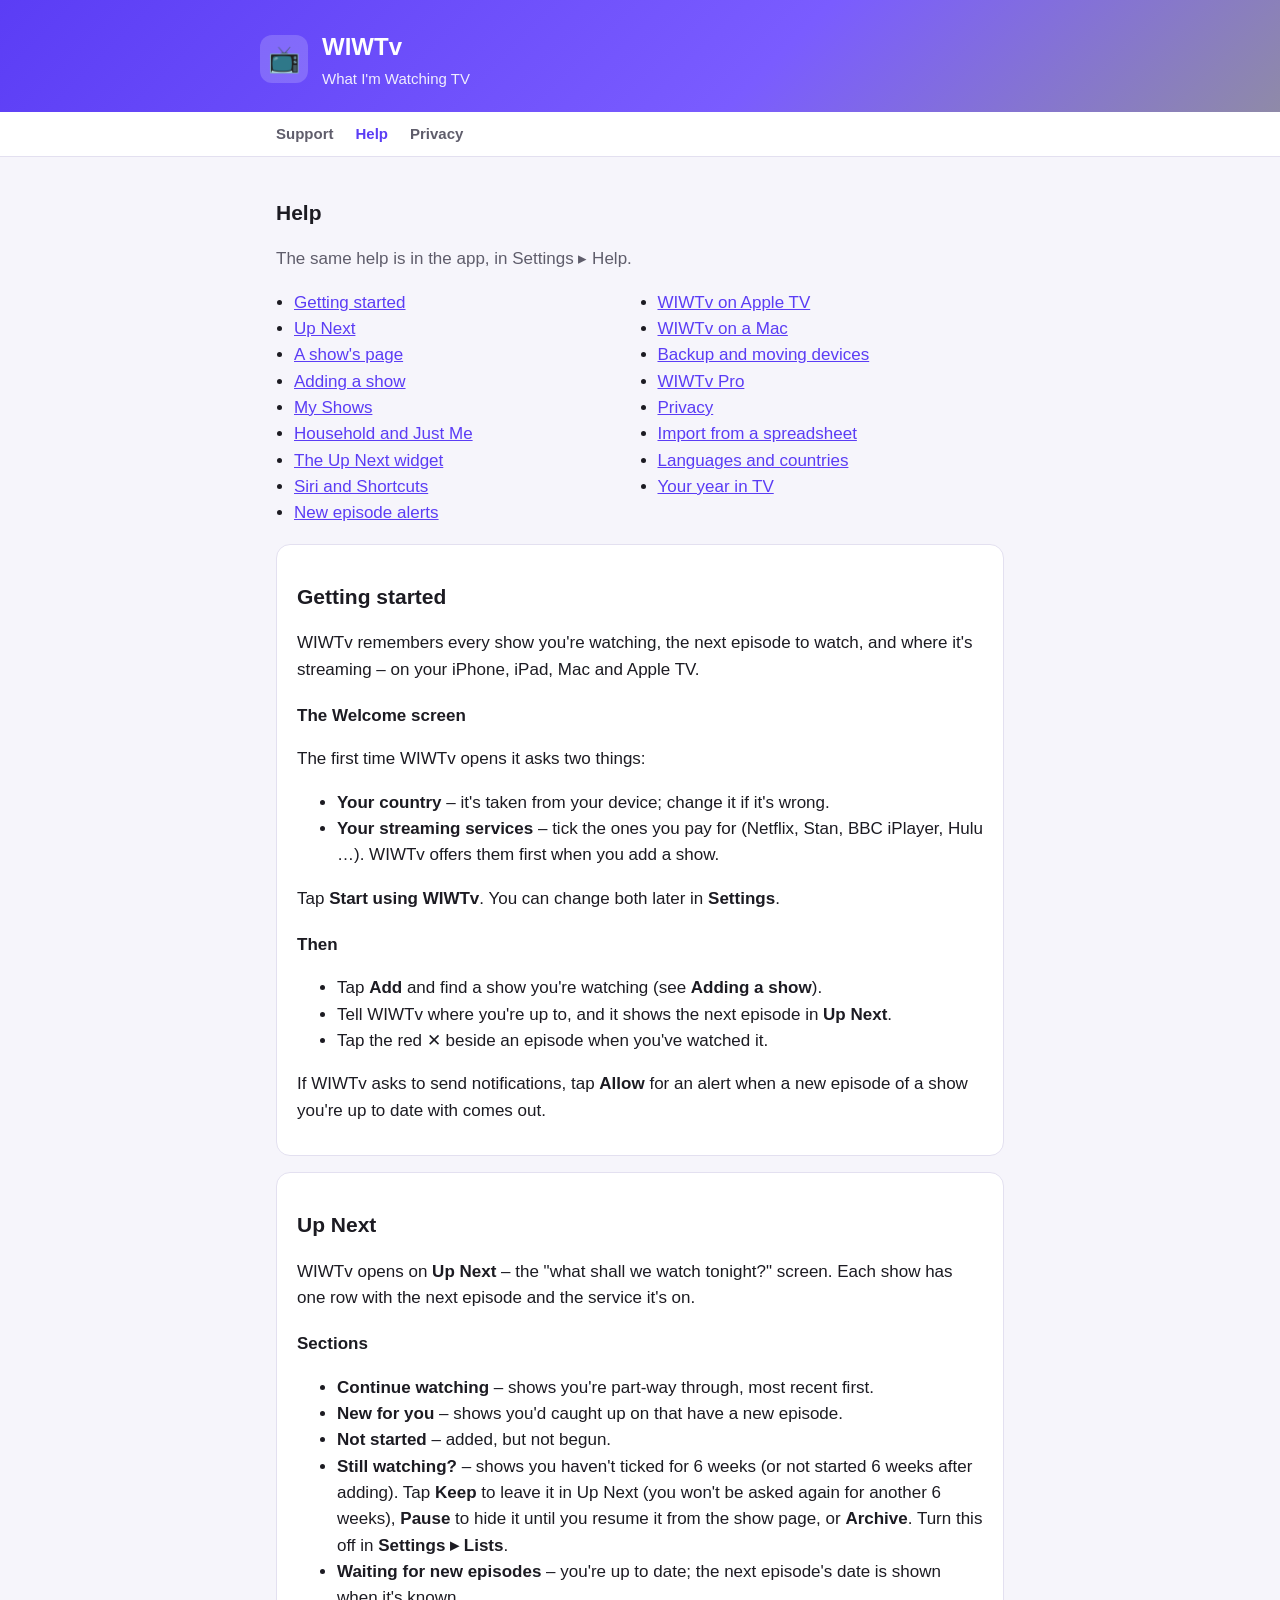
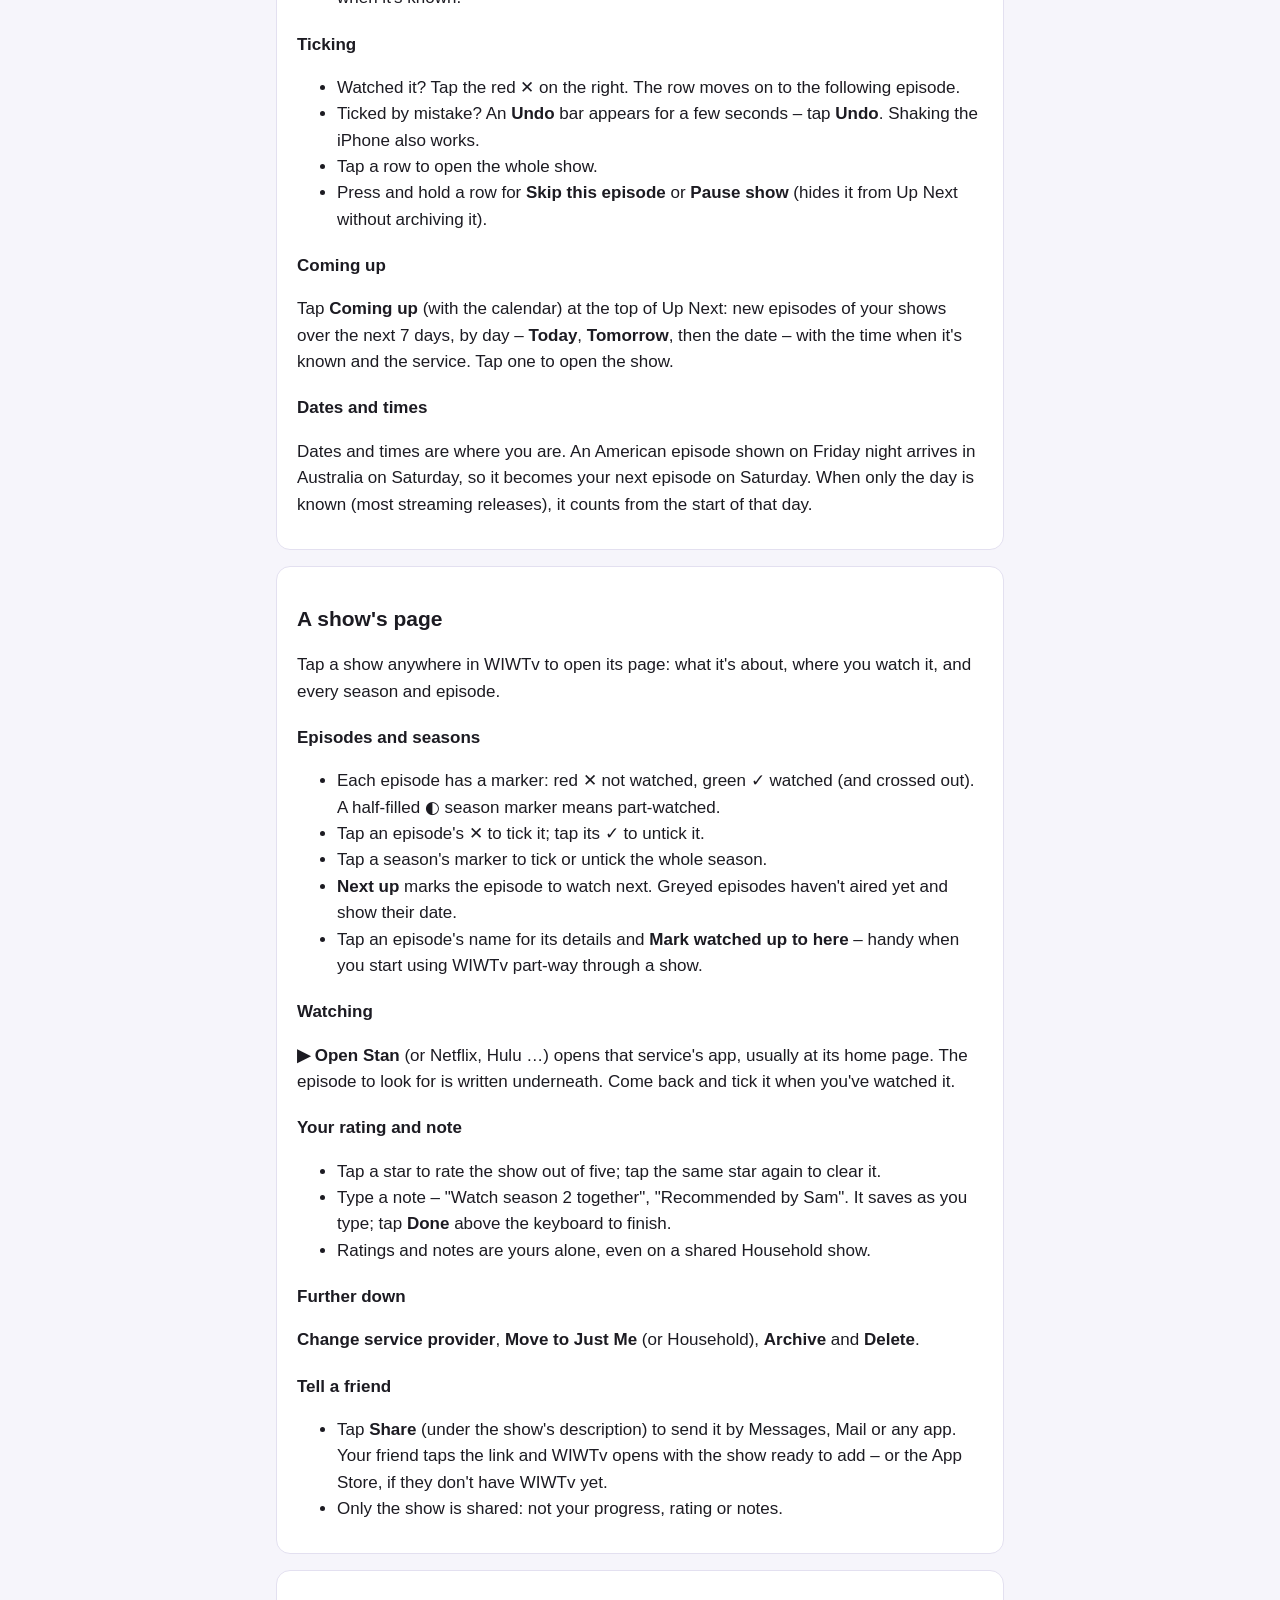
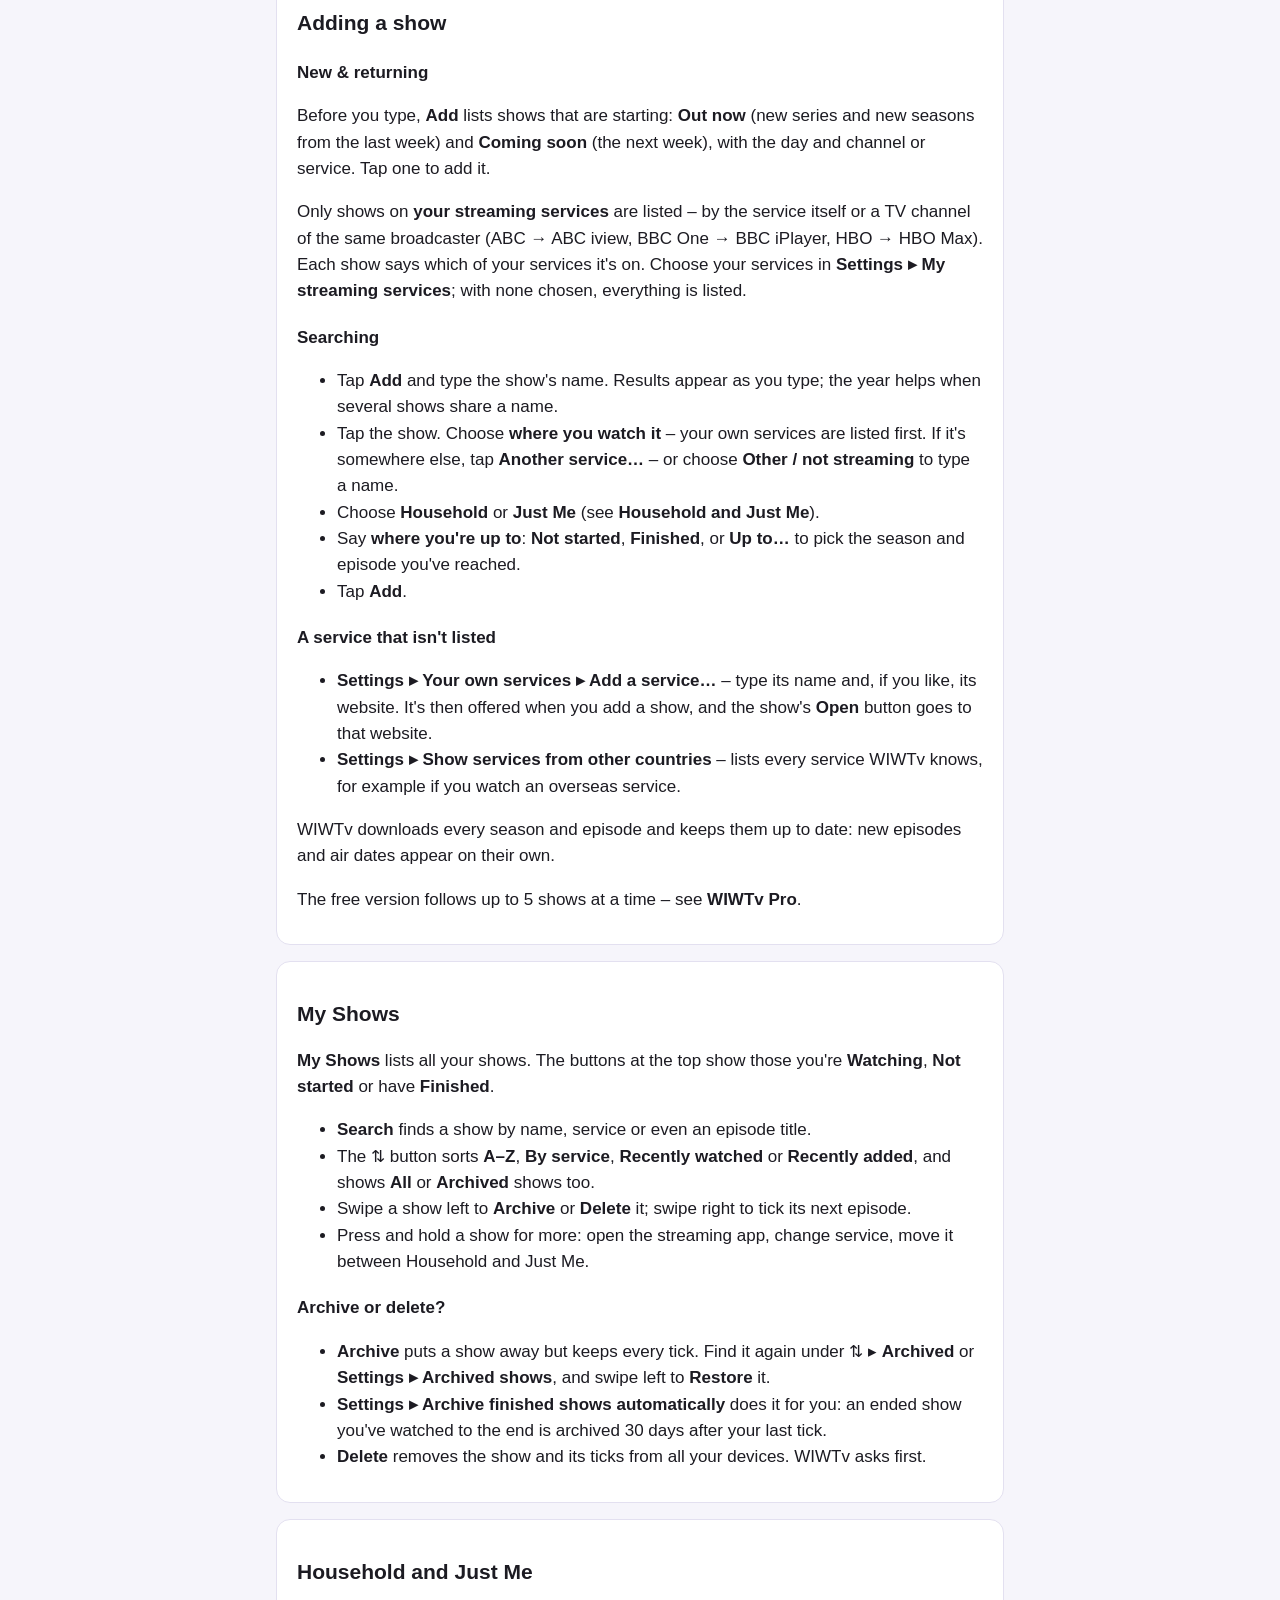
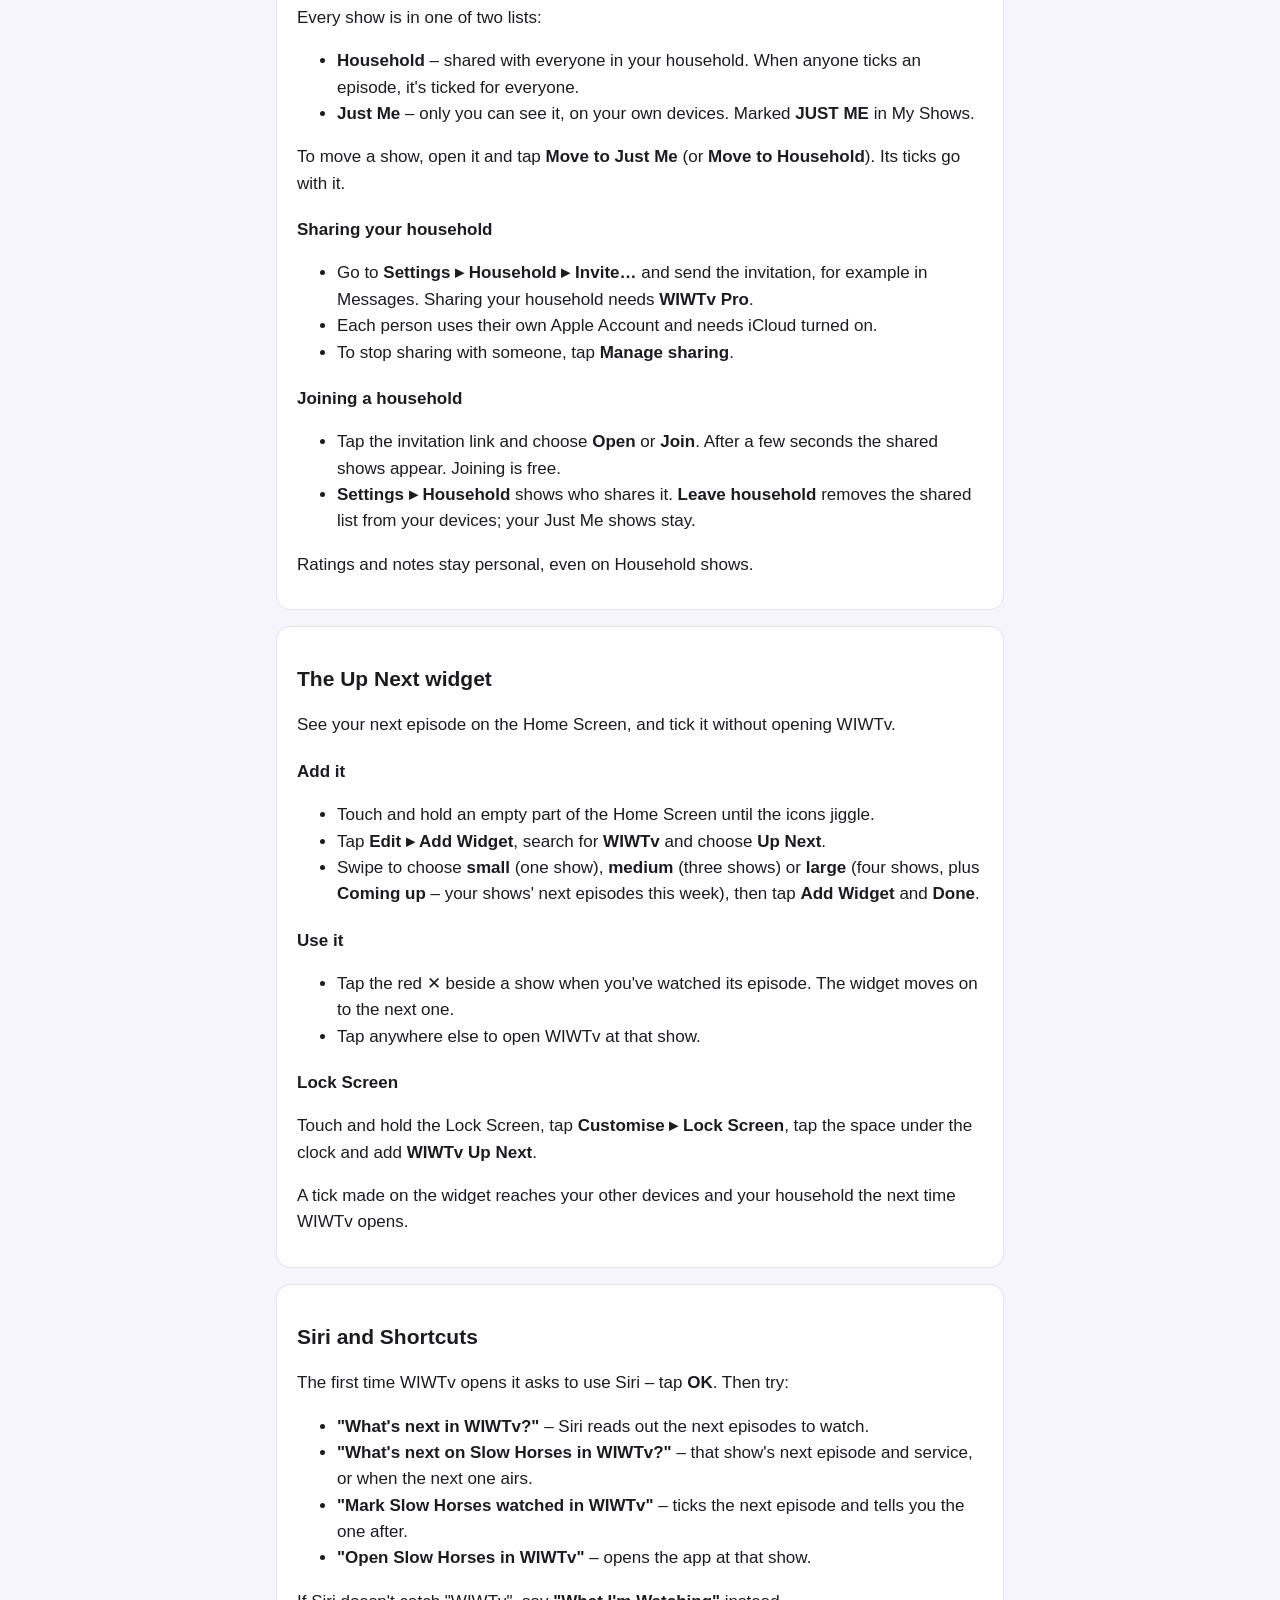
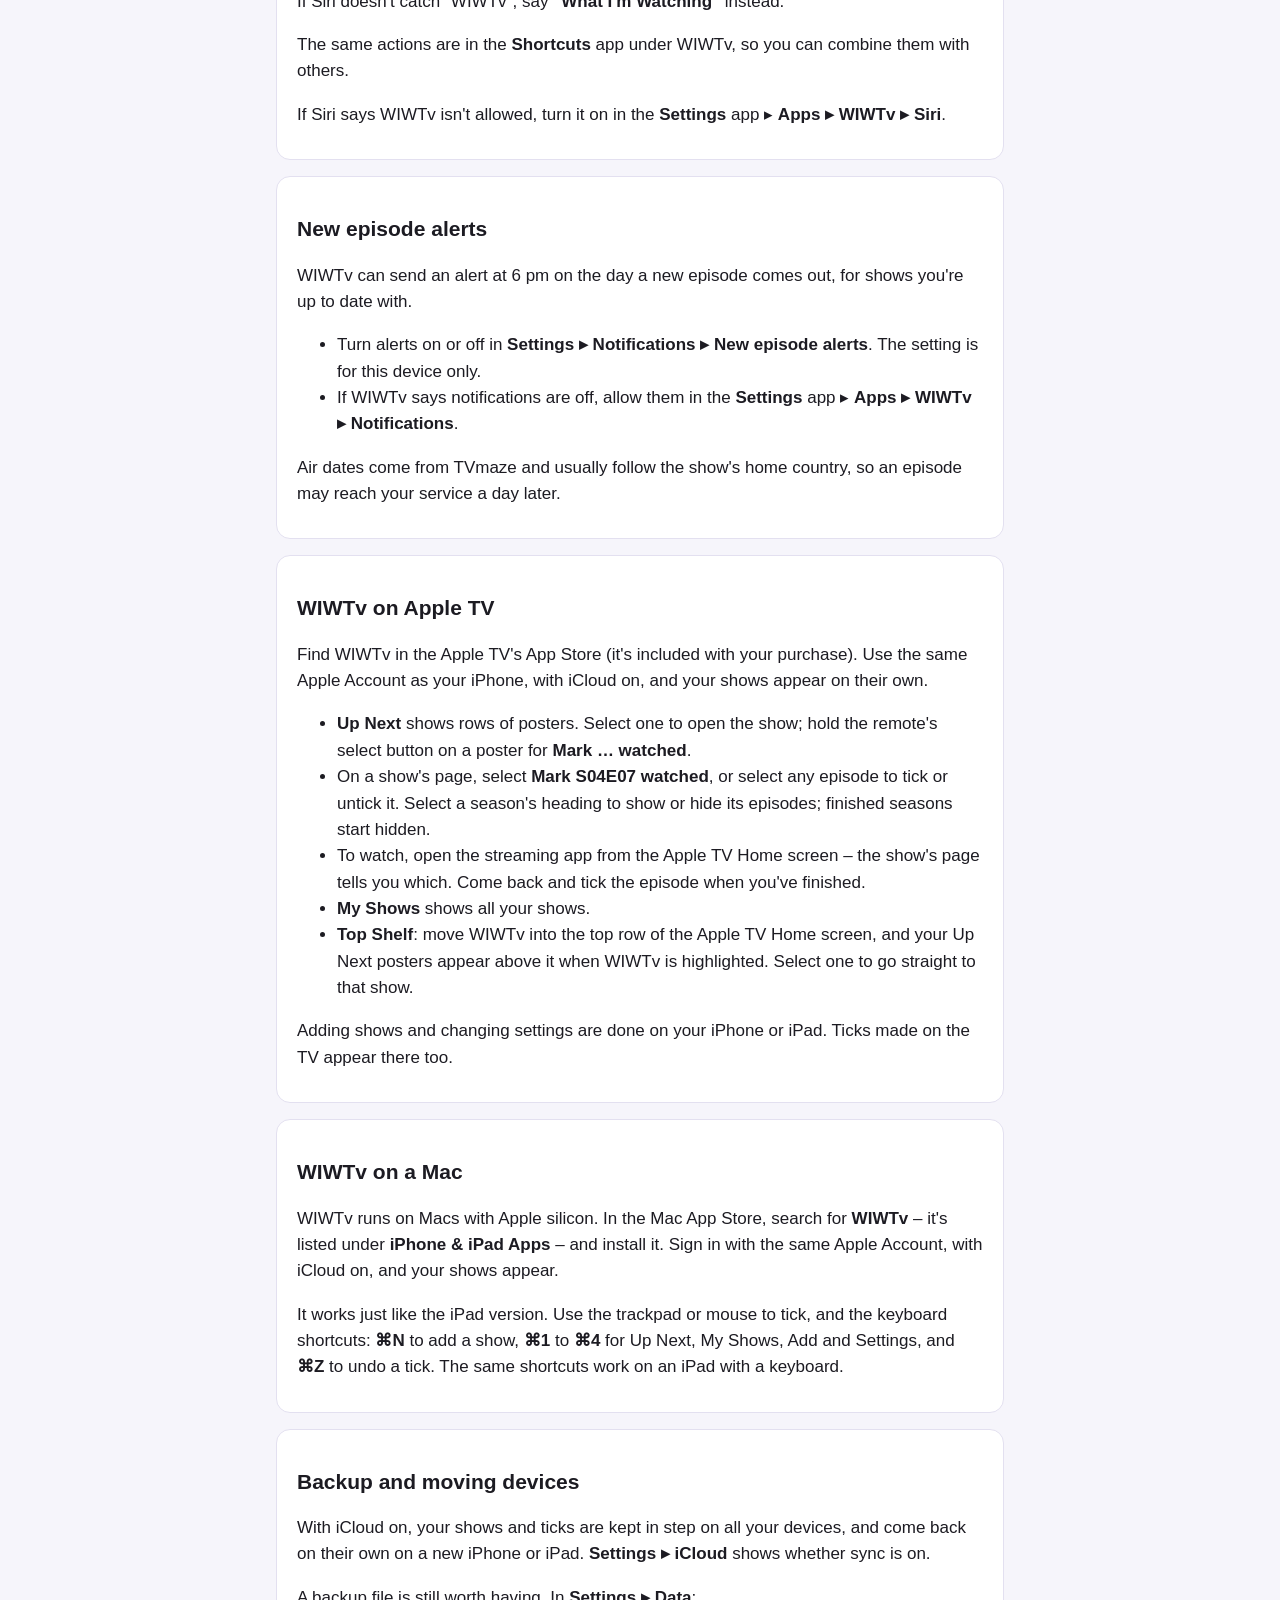
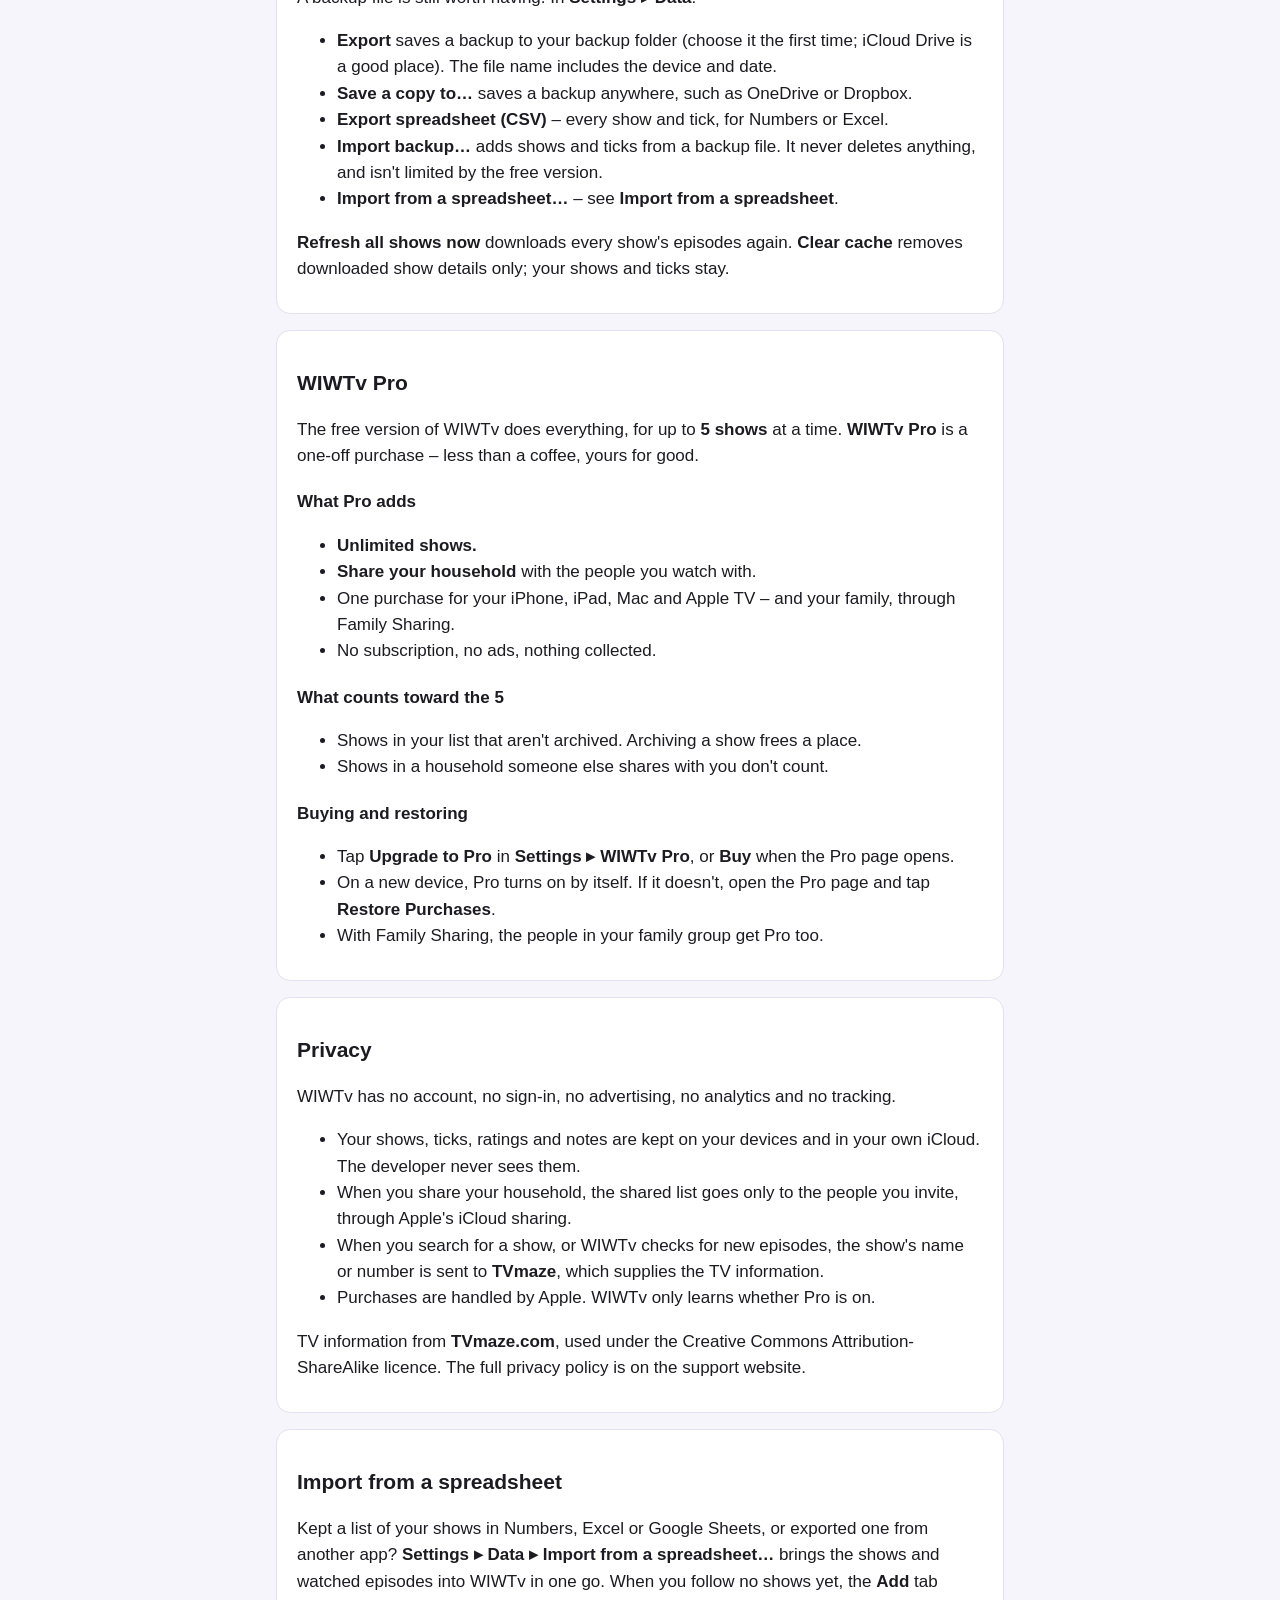
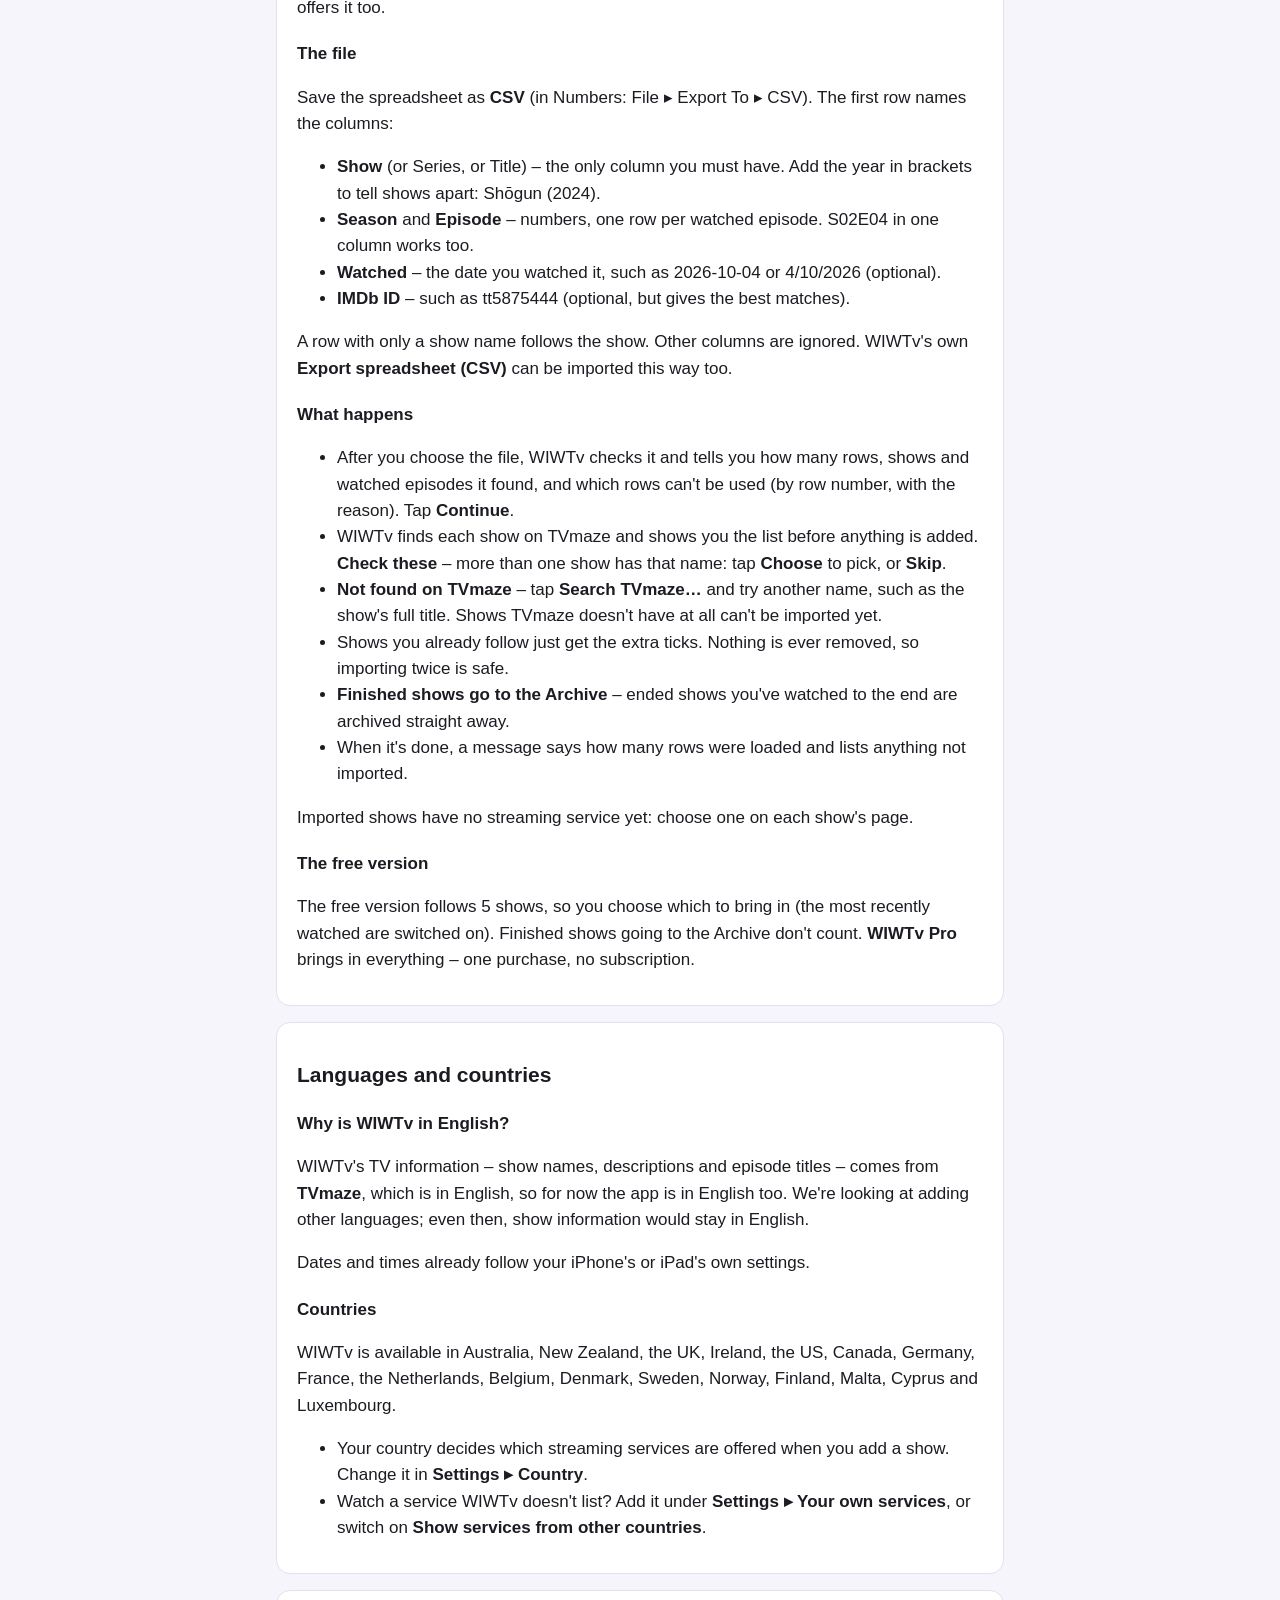
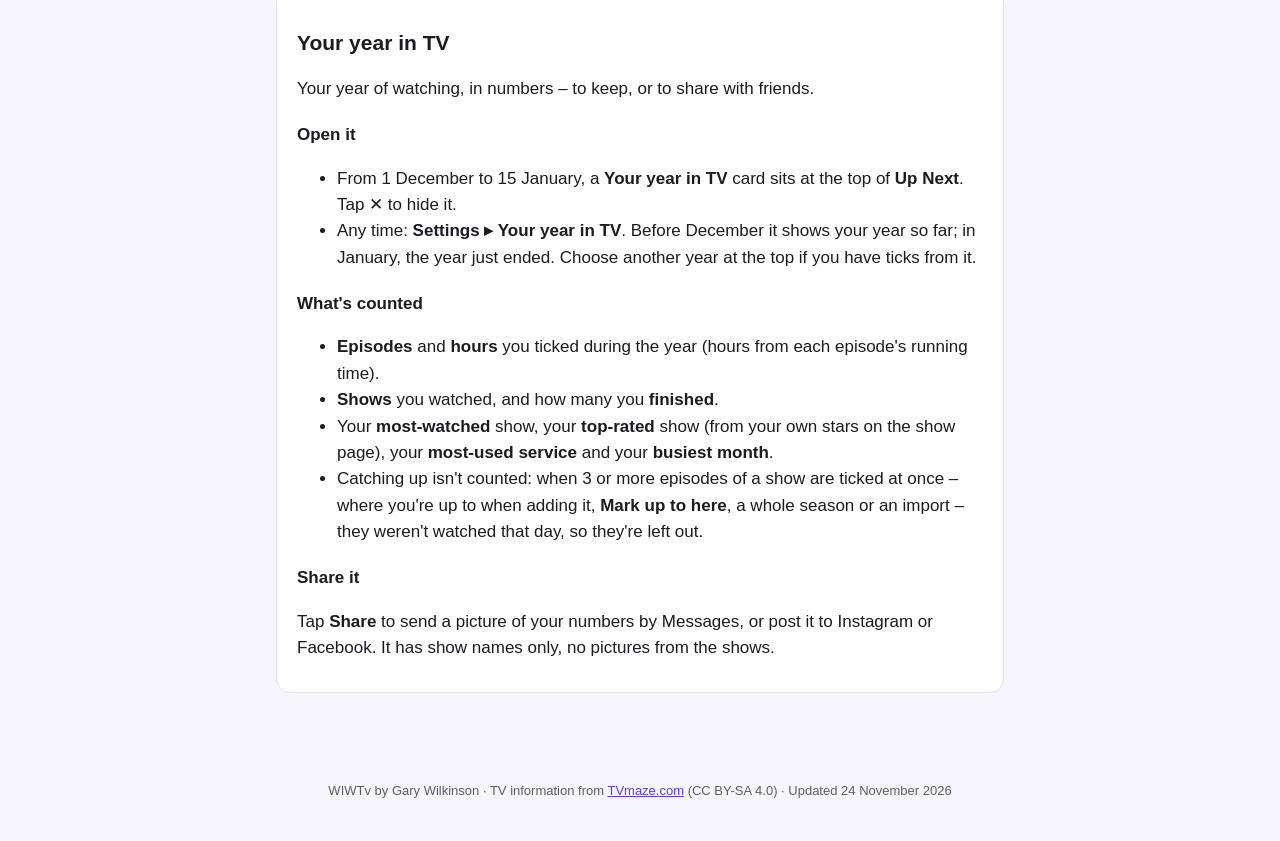
==== commit 3ed255c9: "Update WIWTv support site" ====
--- a/help.html
+++ b/help.html
@@ -33,6 +33,7 @@
 <li><a href="#help-14-privacy">Privacy</a></li>
 <li><a href="#help-15-import">Import from a spreadsheet</a></li>
 <li><a href="#help-16-languages">Languages and countries</a></li>
+<li><a href="#help-17-year-in-tv">Your year in TV</a></li>
 </ul>
 <section class="card" id="help-01-getting-started"><h2>Getting started</h2>
 <p>WIWTv remembers every show you're watching, the next episode to watch, and where it's streaming – on your iPhone, iPad, Mac and Apple TV.</p>
@@ -58,6 +59,7 @@
 <li><b>Continue watching</b> – shows you're part-way through, most recent first.</li>
 <li><b>New for you</b> – shows you'd caught up on that have a new episode.</li>
 <li><b>Not started</b> – added, but not begun.</li>
+<li><b>Still watching?</b> – shows you haven't ticked for 6 weeks (or not started 6 weeks after adding). Tap <b>Keep</b> to leave it in Up Next (you won't be asked again for another 6 weeks), <b>Pause</b> to hide it until you resume it from the show page, or <b>Archive</b>. Turn this off in <b>Settings ▸ Lists</b>.</li>
 <li><b>Waiting for new episodes</b> – you're up to date; the next episode's date is shown when it's known.</li>
 </ul>
 <h3>Ticking</h3>
@@ -159,7 +161,7 @@
 <ul>
 <li>Touch and hold an empty part of the Home Screen until the icons jiggle.</li>
 <li>Tap <b>Edit ▸ Add Widget</b>, search for <b>WIWTv</b> and choose <b>Up Next</b>.</li>
-<li>Swipe to choose <b>small</b> (one show) or <b>medium</b> (three shows), then tap <b>Add Widget</b> and <b>Done</b>.</li>
+<li>Swipe to choose <b>small</b> (one show), <b>medium</b> (three shows) or <b>large</b> (four shows, plus <b>Coming up</b> – your shows' next episodes this week), then tap <b>Add Widget</b> and <b>Done</b>.</li>
 </ul>
 <h3>Use it</h3>
 <ul>
@@ -283,7 +285,24 @@
 <li>Watch a service WIWTv doesn't list? Add it under <b>Settings ▸ Your own services</b>, or switch on <b>Show services from other countries</b>.</li>
 </ul>
 </section>
+<section class="card" id="help-17-year-in-tv"><h2>Your year in TV</h2>
+<p>Your year of watching, in numbers – to keep, or to share with friends.</p>
+<h3>Open it</h3>
+<ul>
+<li>From 1 December to 15 January, a <b>Your year in TV</b> card sits at the top of <b>Up Next</b>. Tap ✕ to hide it.</li>
+<li>Any time: <b>Settings ▸ Your year in TV</b>. Before December it shows your year so far; in January, the year just ended. Choose another year at the top if you have ticks from it.</li>
+</ul>
+<h3>What's counted</h3>
+<ul>
+<li><b>Episodes</b> and <b>hours</b> you ticked during the year (hours from each episode's running time).</li>
+<li><b>Shows</b> you watched, and how many you <b>finished</b>.</li>
+<li>Your <b>most-watched</b> show, your <b>top-rated</b> show (from your own stars on the show page), your <b>most-used service</b> and your <b>busiest month</b>.</li>
+<li>Catching up isn't counted: when 3 or more episodes of a show are ticked at once – where you're up to when adding it, <b>Mark up to here</b>, a whole season or an import – they weren't watched that day, so they're left out.</li>
+</ul>
+<h3>Share it</h3>
+<p>Tap <b>Share</b> to send a picture of your numbers by Messages, or post it to Instagram or Facebook. It has show names only, no pictures from the shows.</p>
+</section>
 </main>
-<footer>WIWTv by Gary Wilkinson · TV information from <a href="https://www.tvmaze.com/">TVmaze.com</a> (CC BY-SA 4.0) · Updated 22 November 2026</footer>
+<footer>WIWTv by Gary Wilkinson · TV information from <a href="https://www.tvmaze.com/">TVmaze.com</a> (CC BY-SA 4.0) · Updated 24 November 2026</footer>
 </body>
 </html>
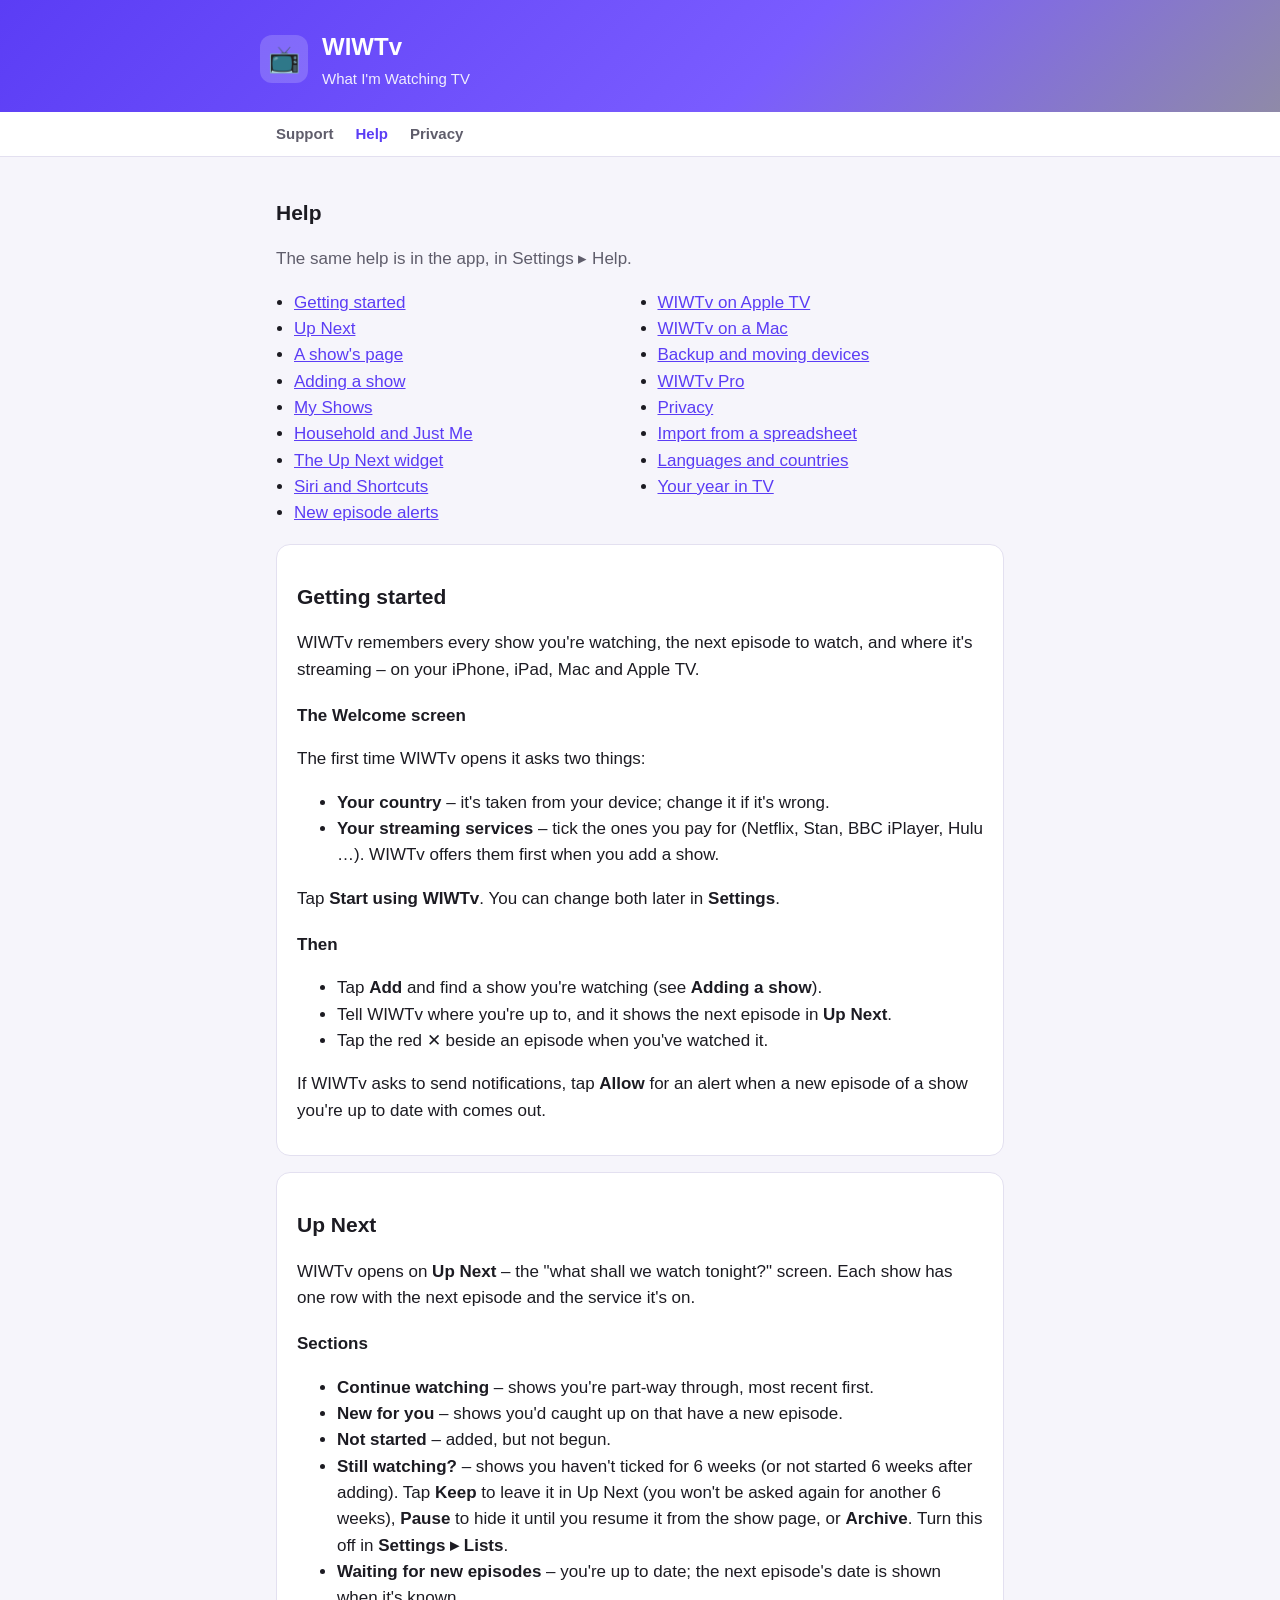
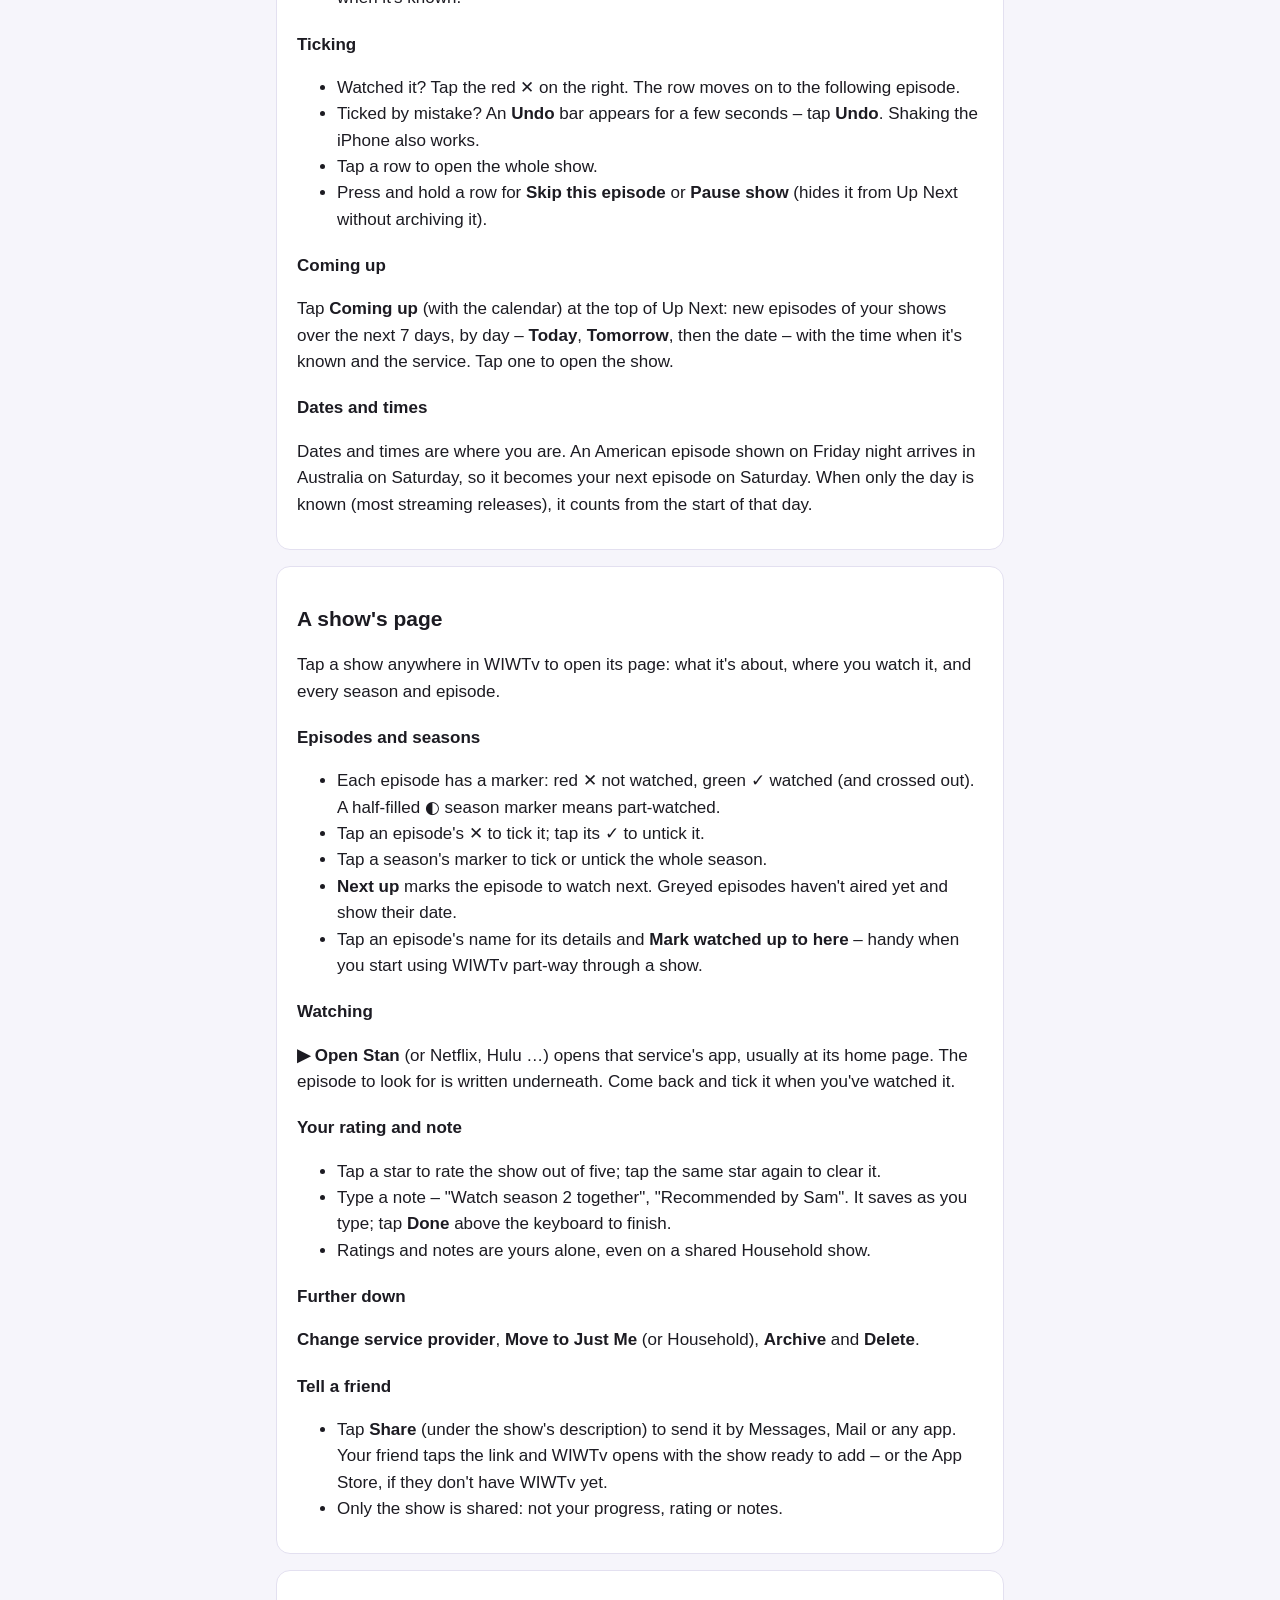
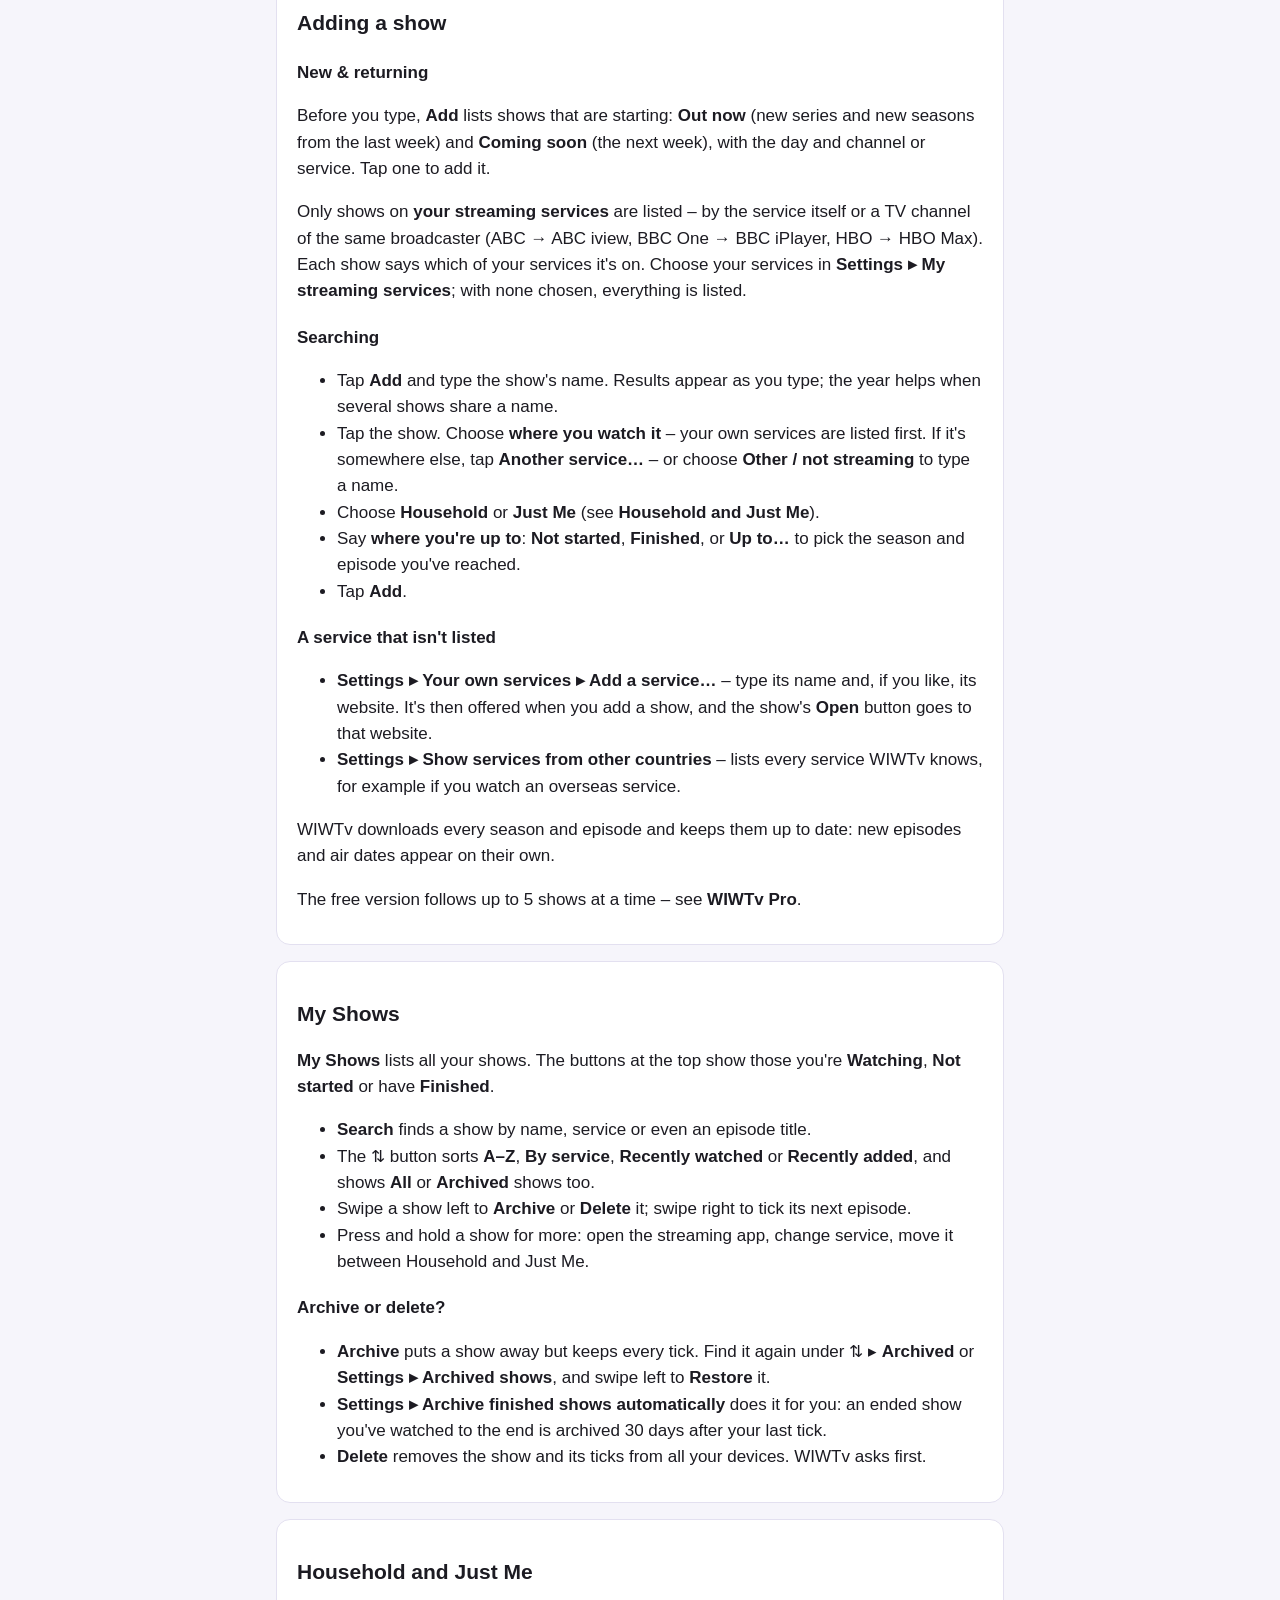
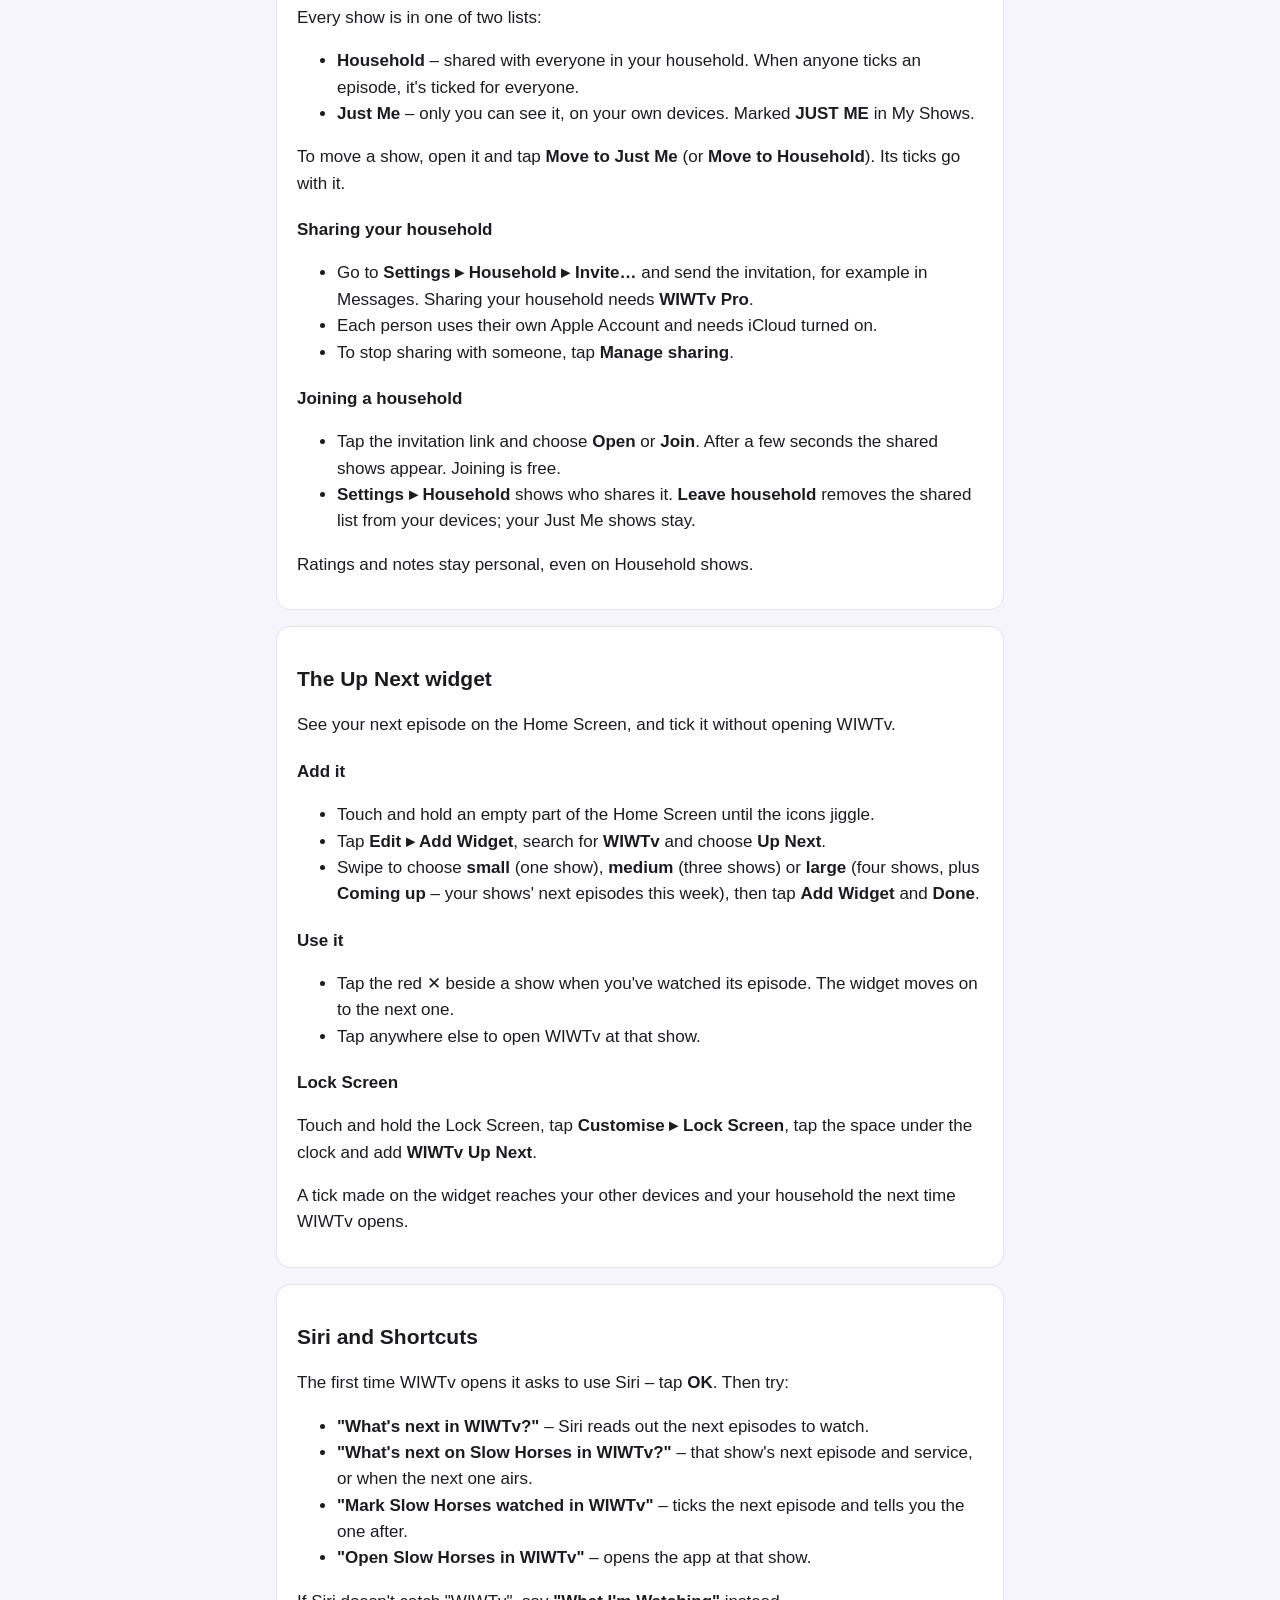
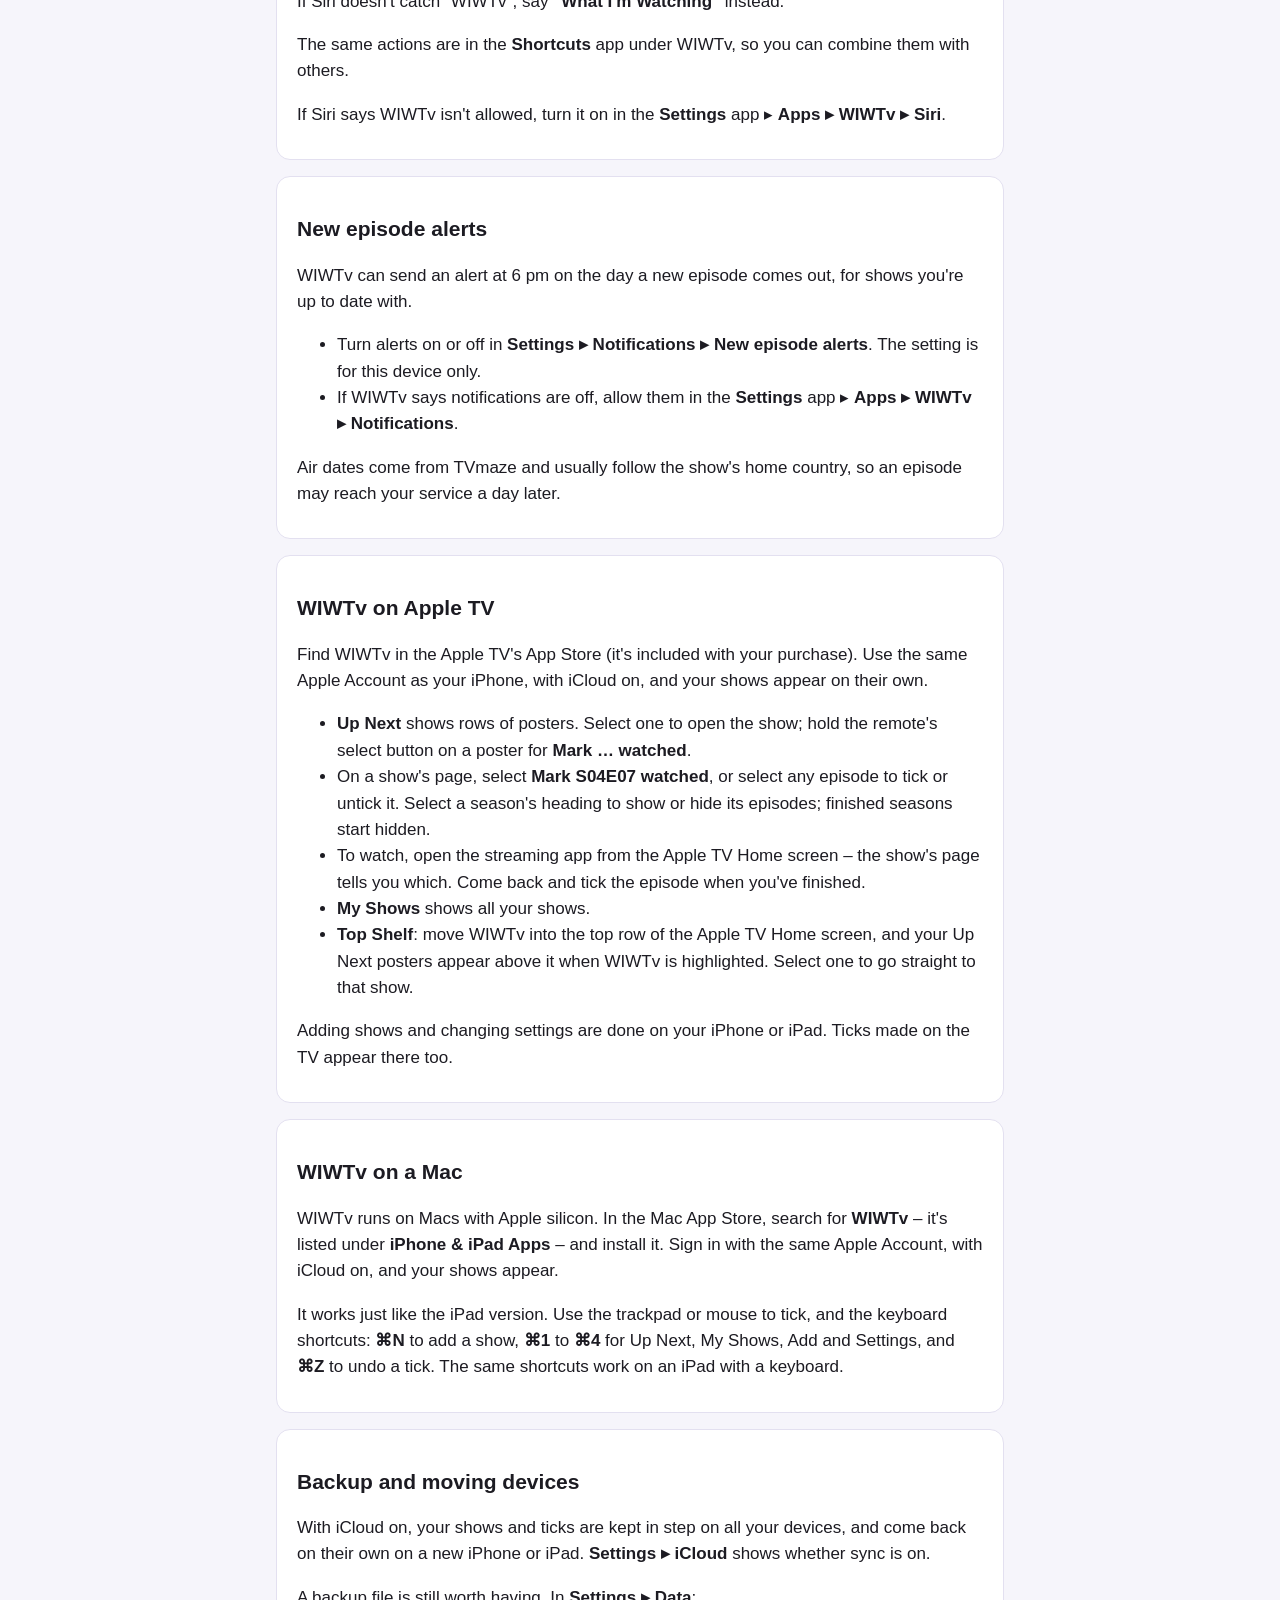
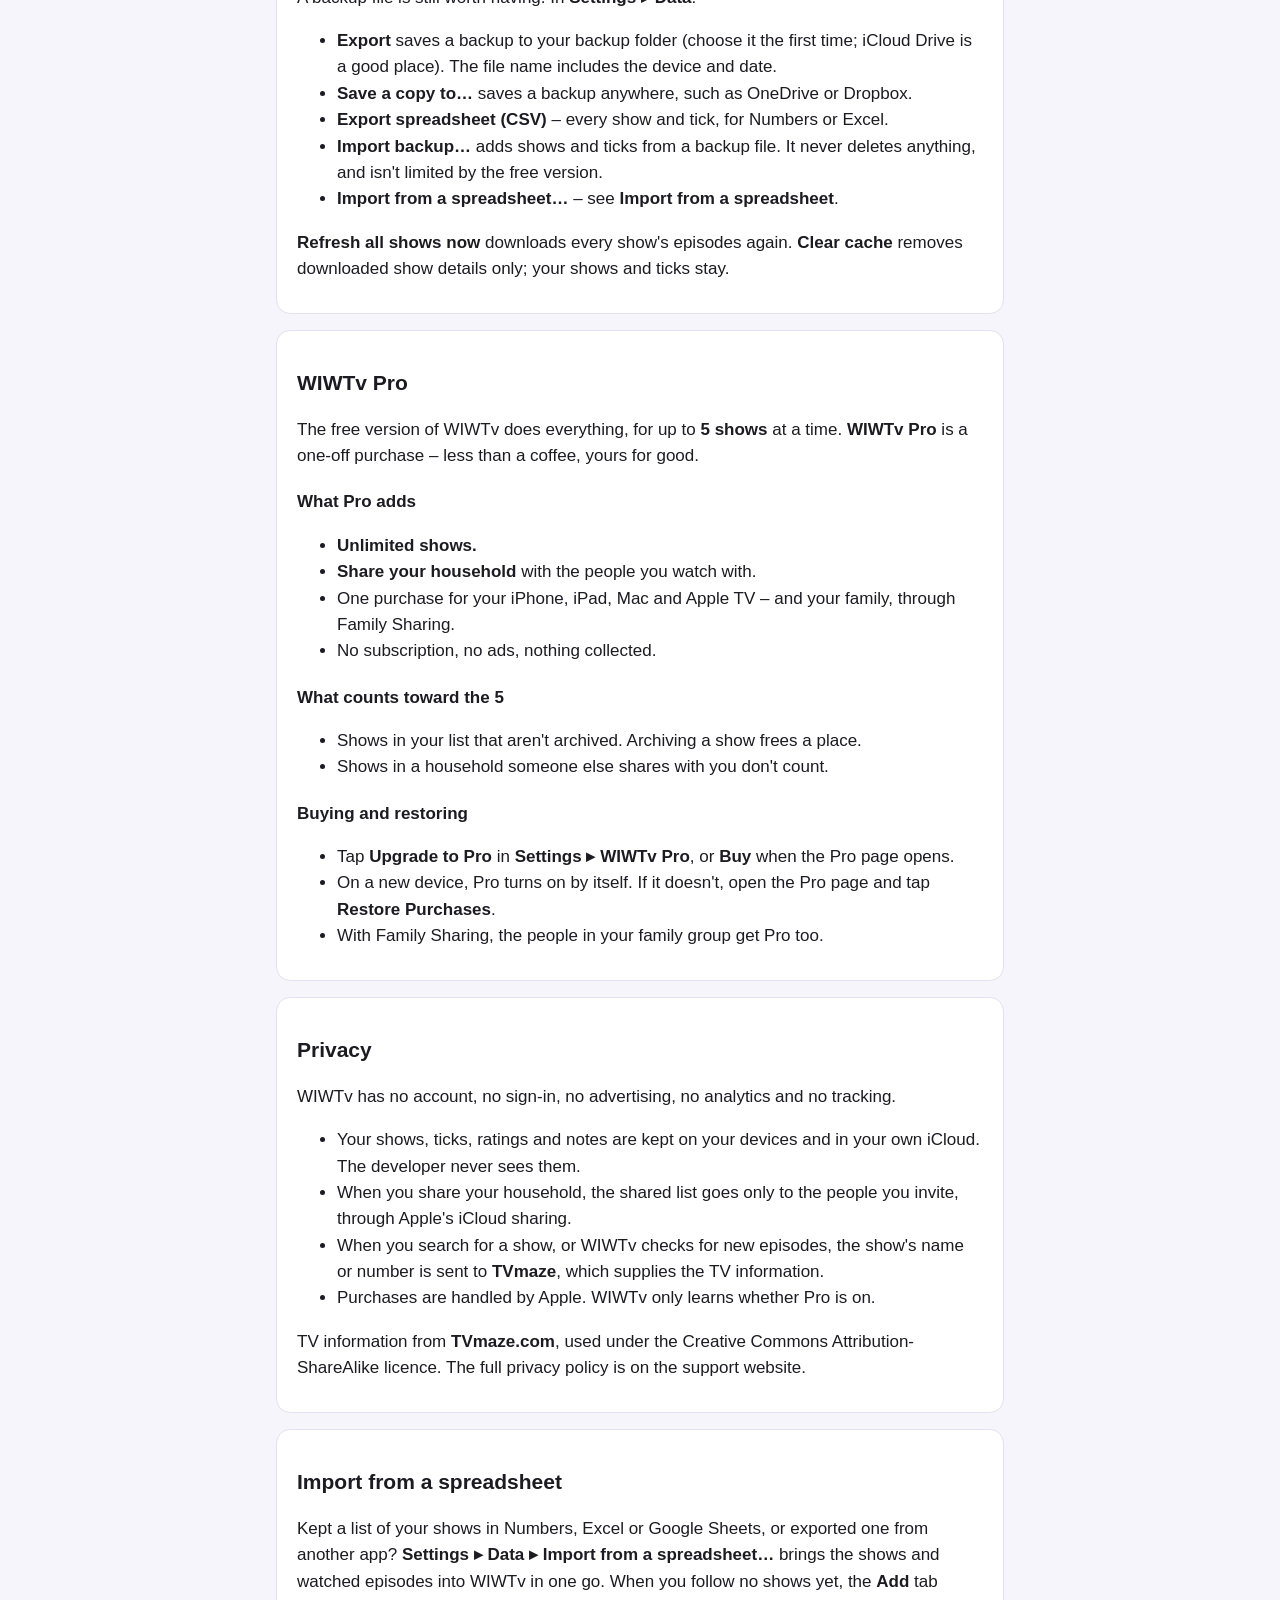
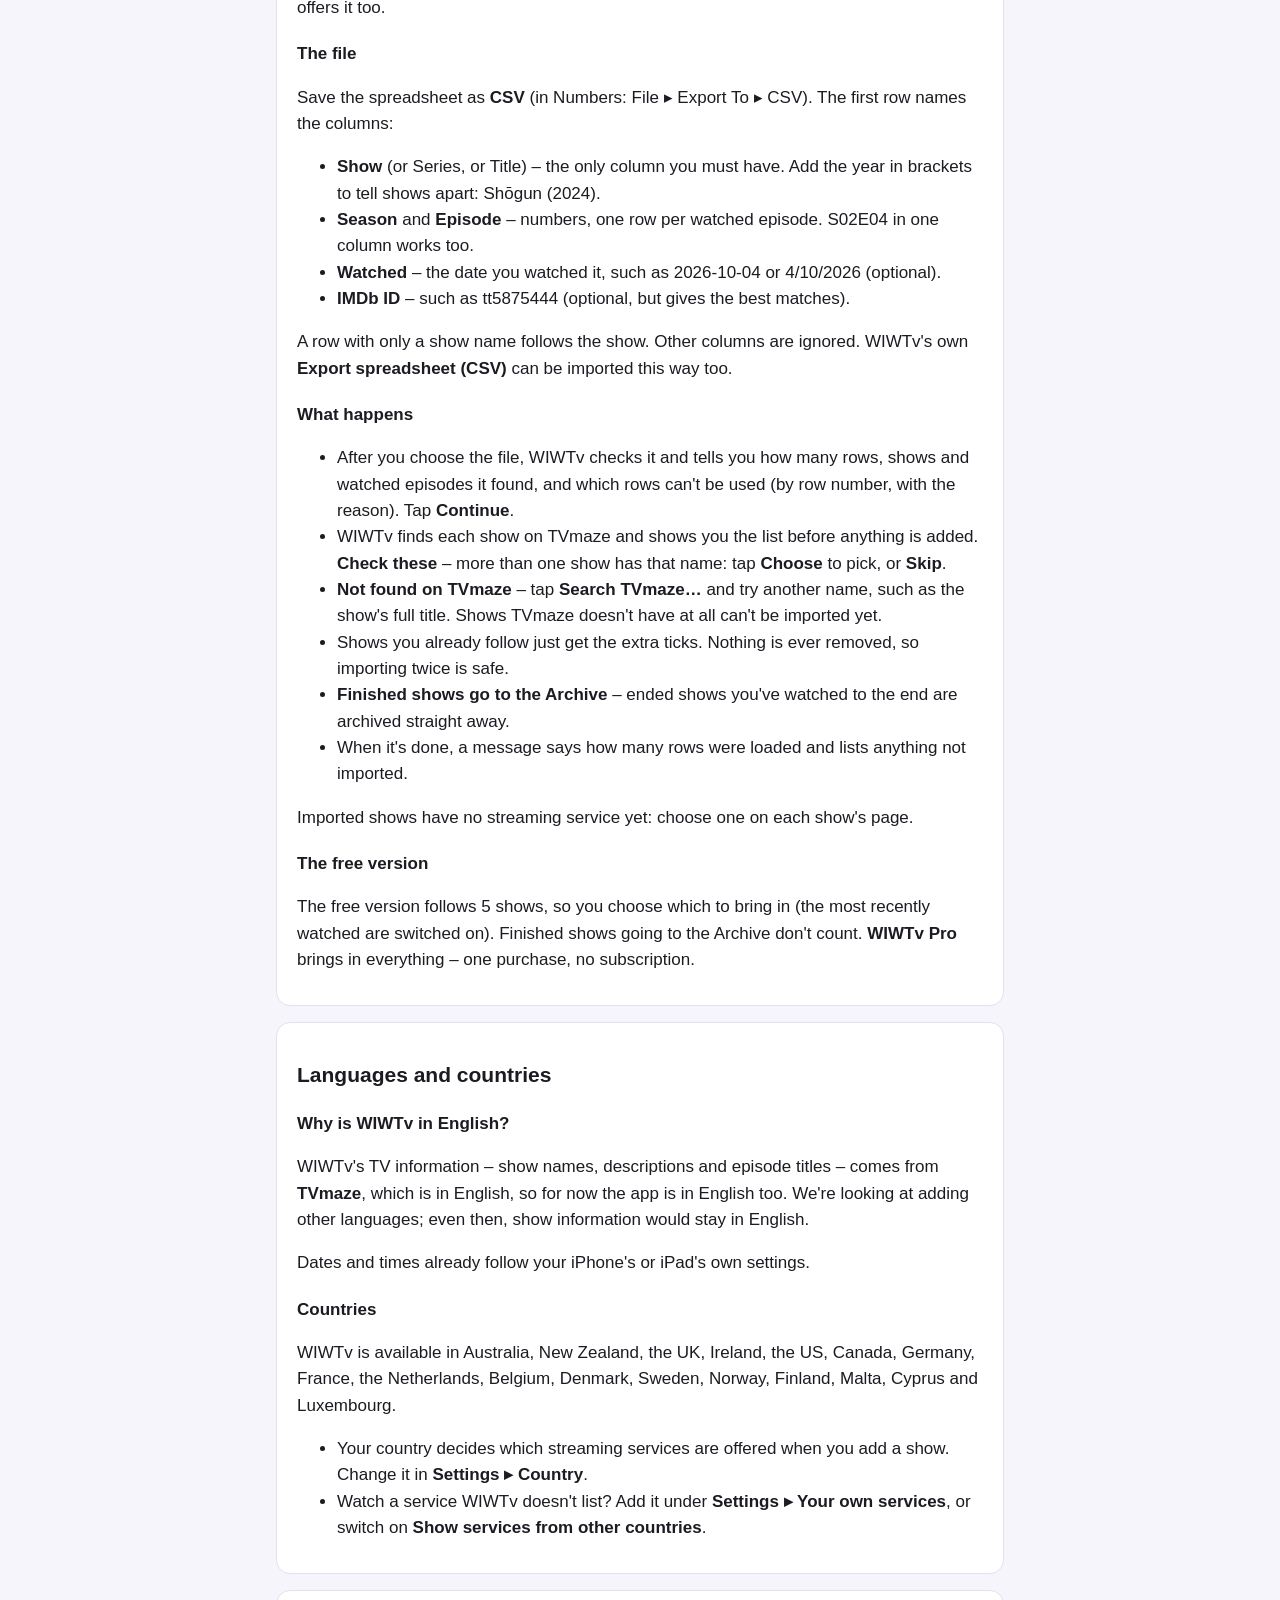
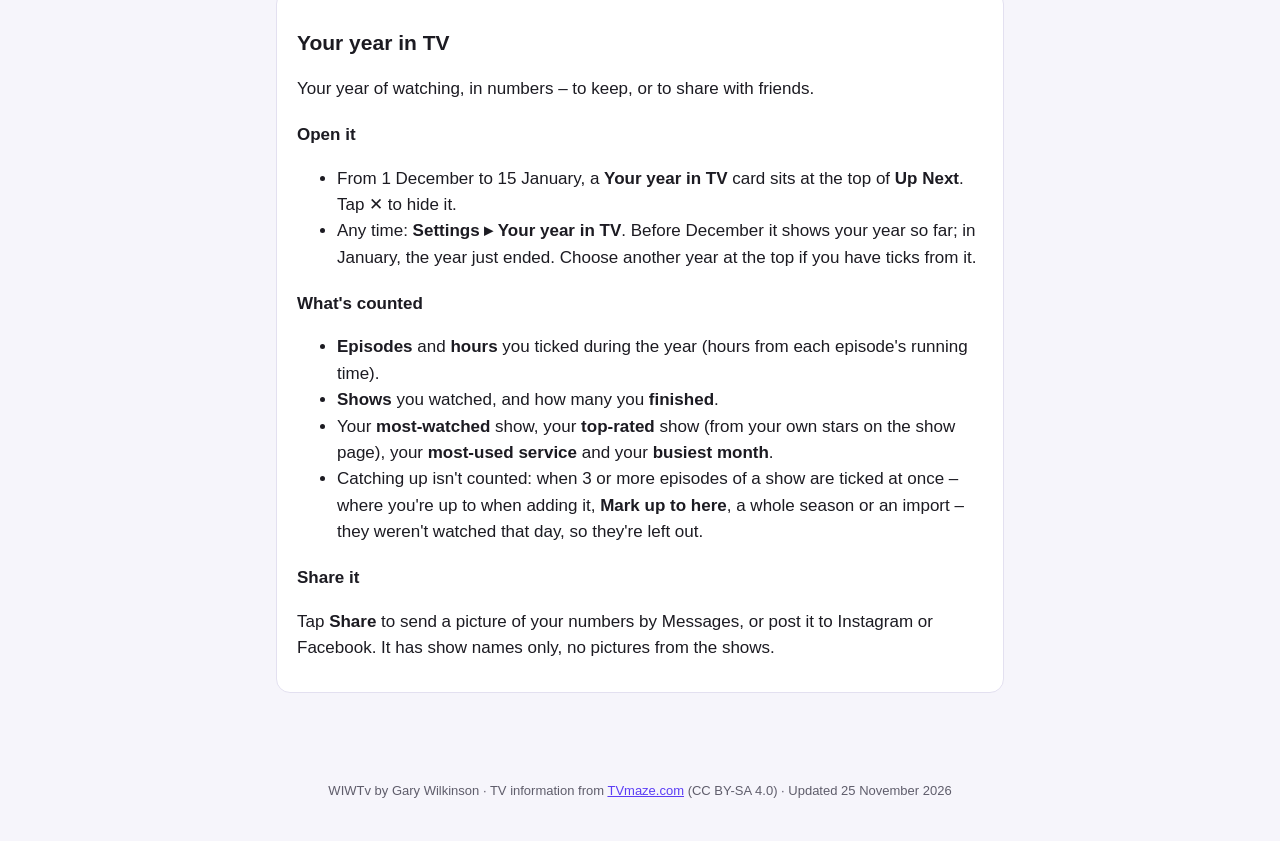
==== commit 8e979b52: "Update WIWTv support site" ====
--- a/help.html
+++ b/help.html
@@ -303,6 +303,6 @@
 <p>Tap <b>Share</b> to send a picture of your numbers by Messages, or post it to Instagram or Facebook. It has show names only, no pictures from the shows.</p>
 </section>
 </main>
-<footer>WIWTv by Gary Wilkinson · TV information from <a href="https://www.tvmaze.com/">TVmaze.com</a> (CC BY-SA 4.0) · Updated 24 November 2026</footer>
+<footer>WIWTv by Gary Wilkinson · TV information from <a href="https://www.tvmaze.com/">TVmaze.com</a> (CC BY-SA 4.0) · Updated 25 November 2026</footer>
 </body>
 </html>
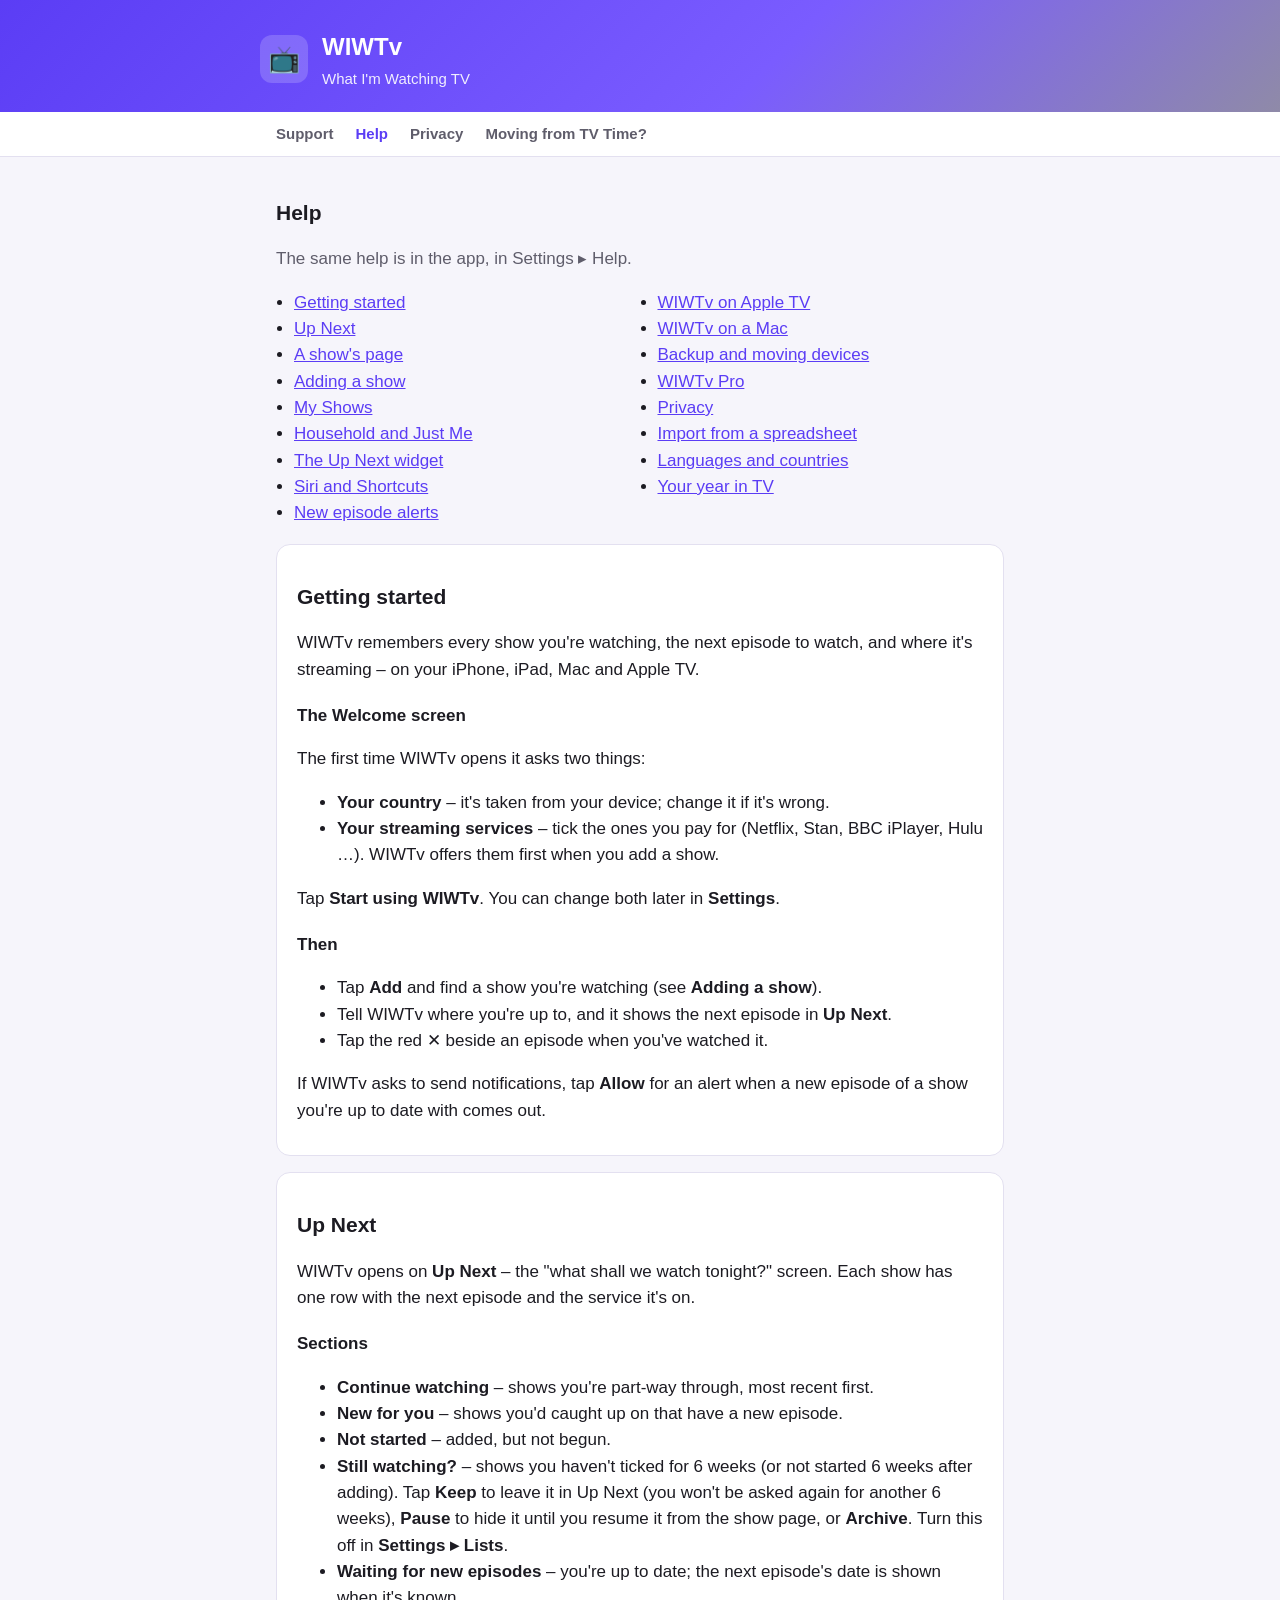
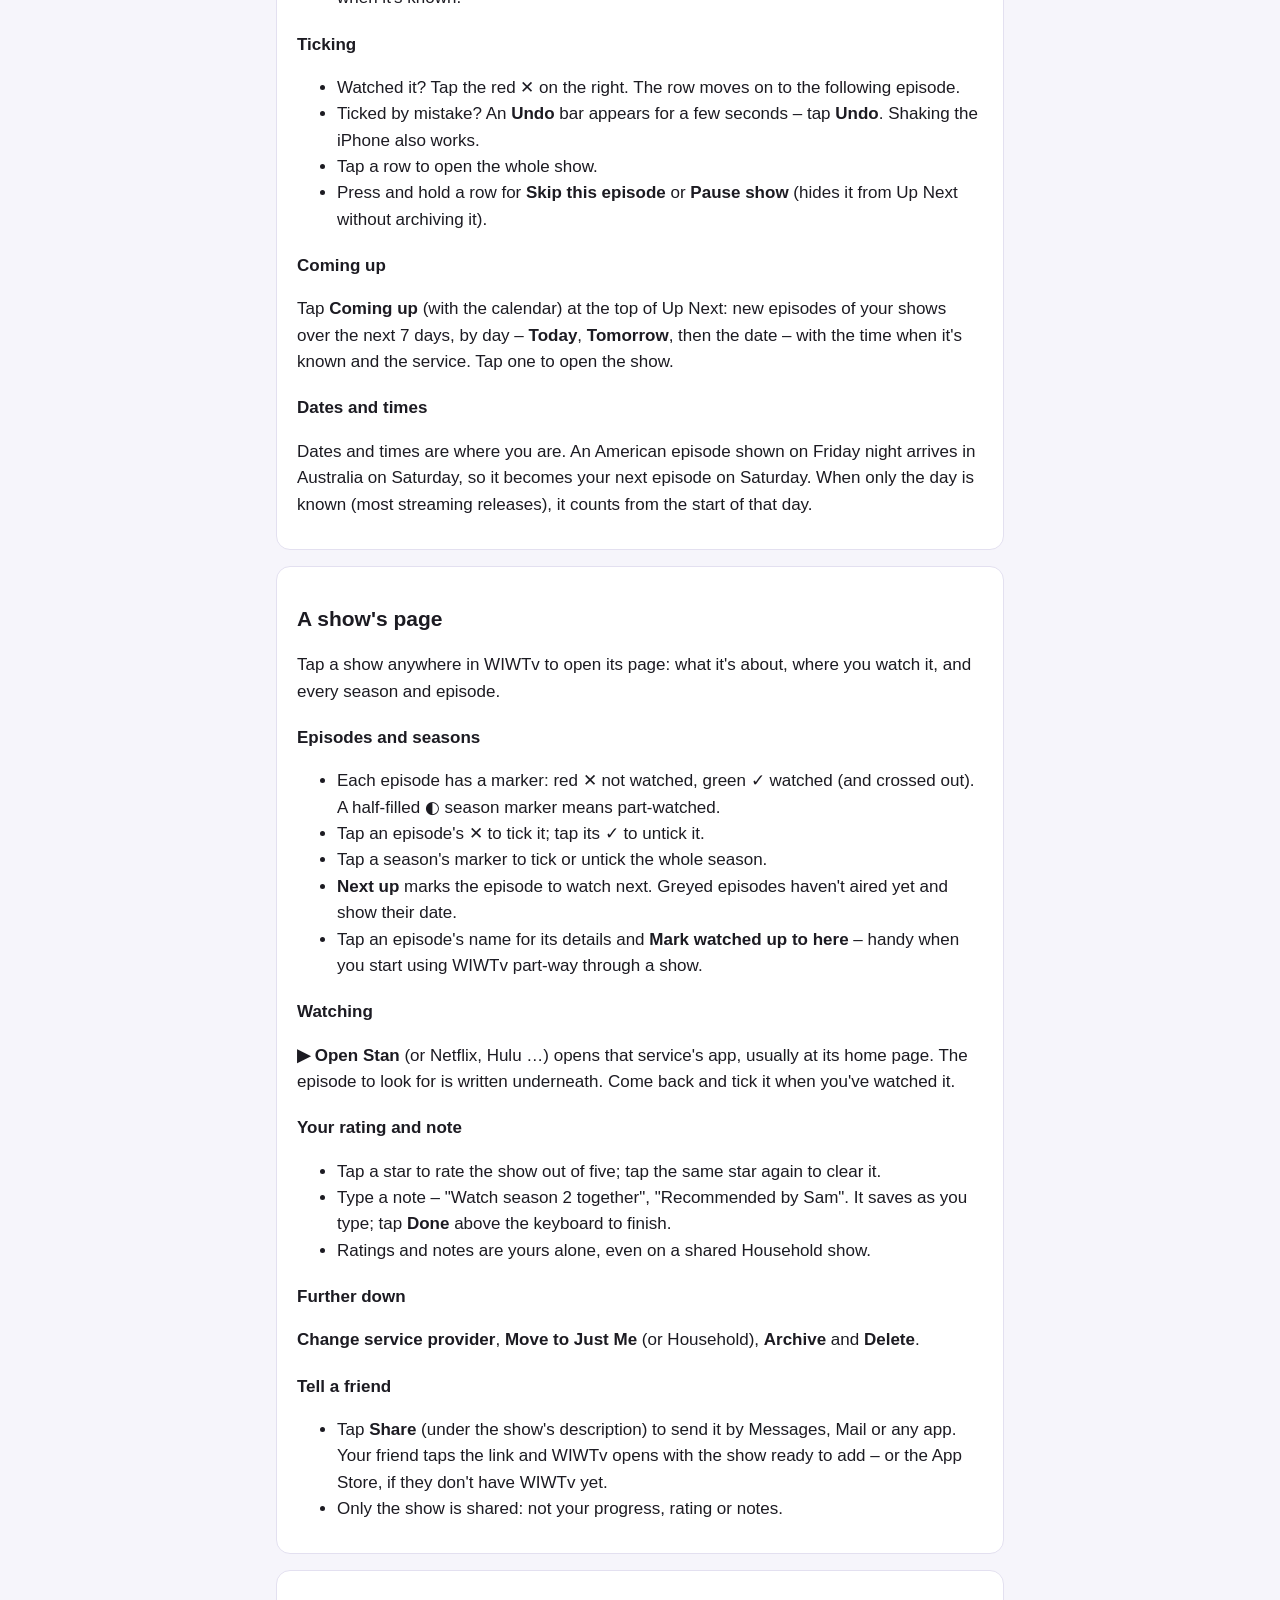
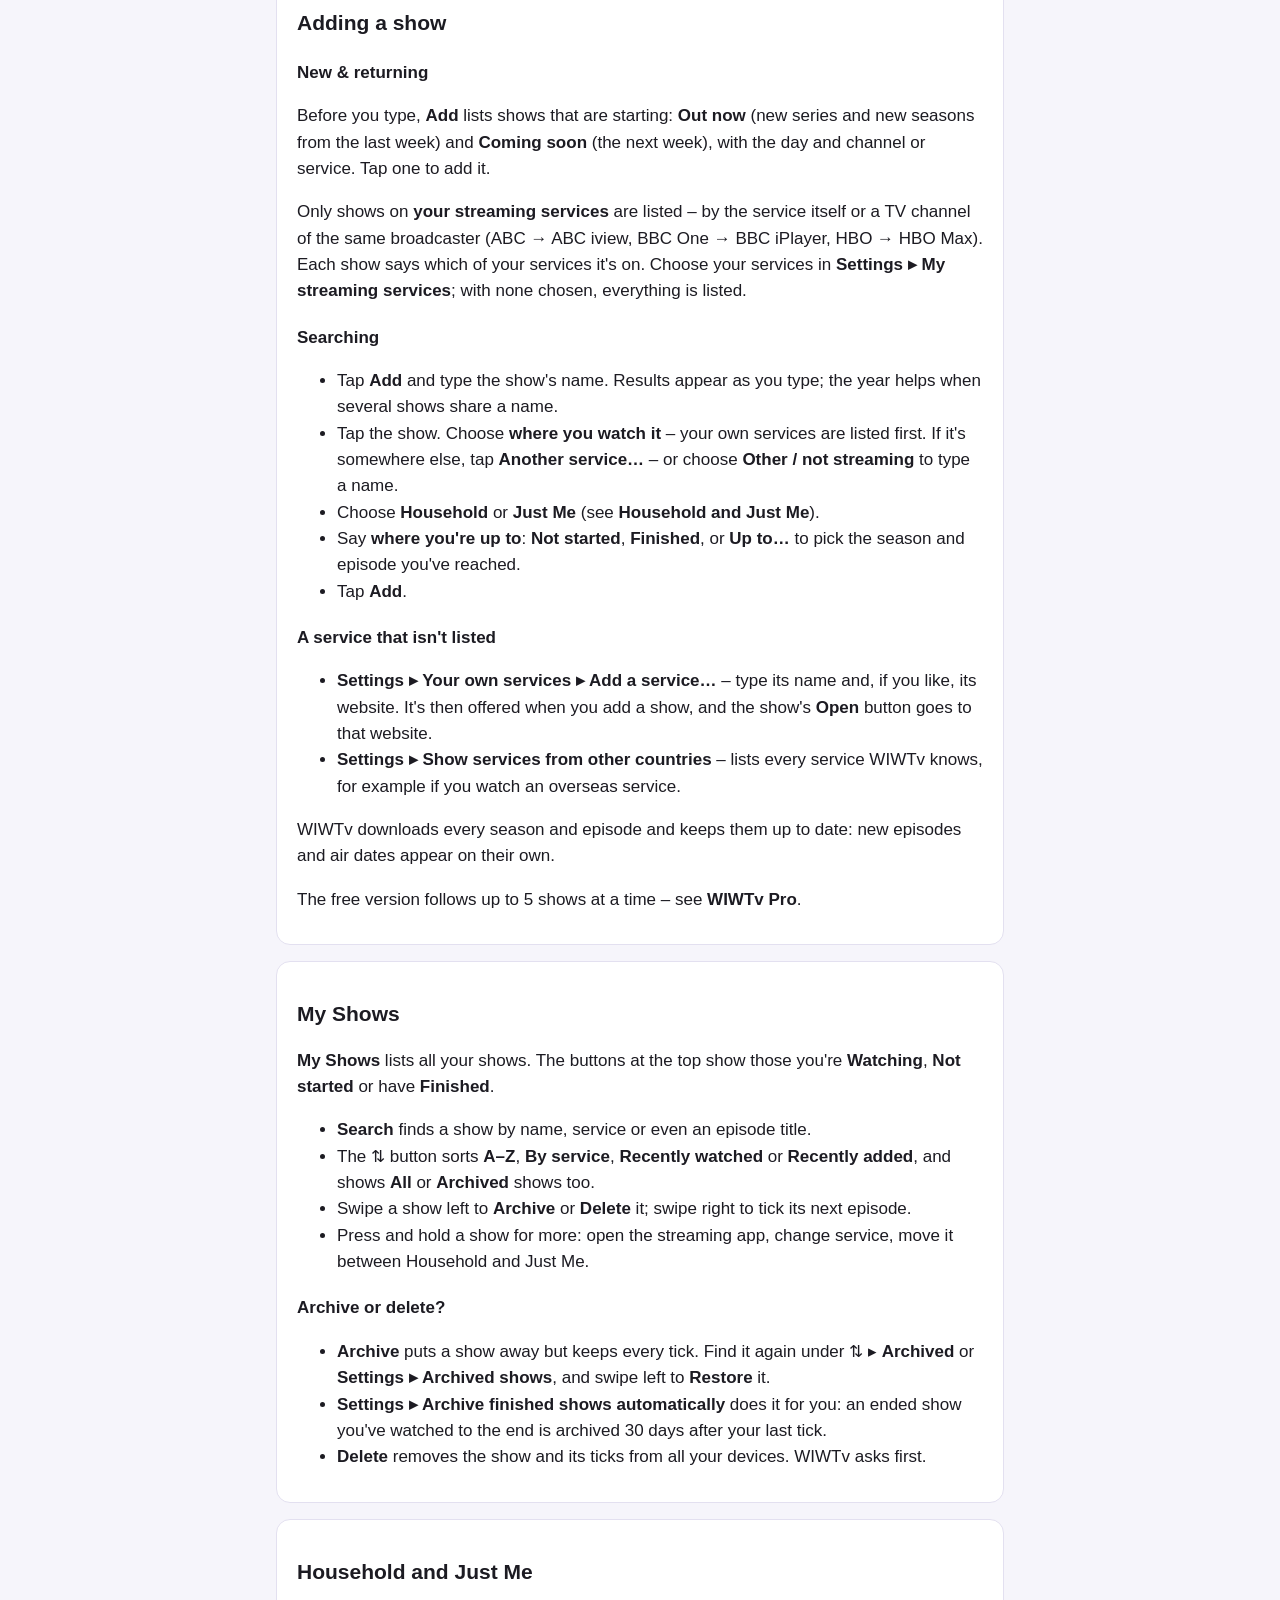
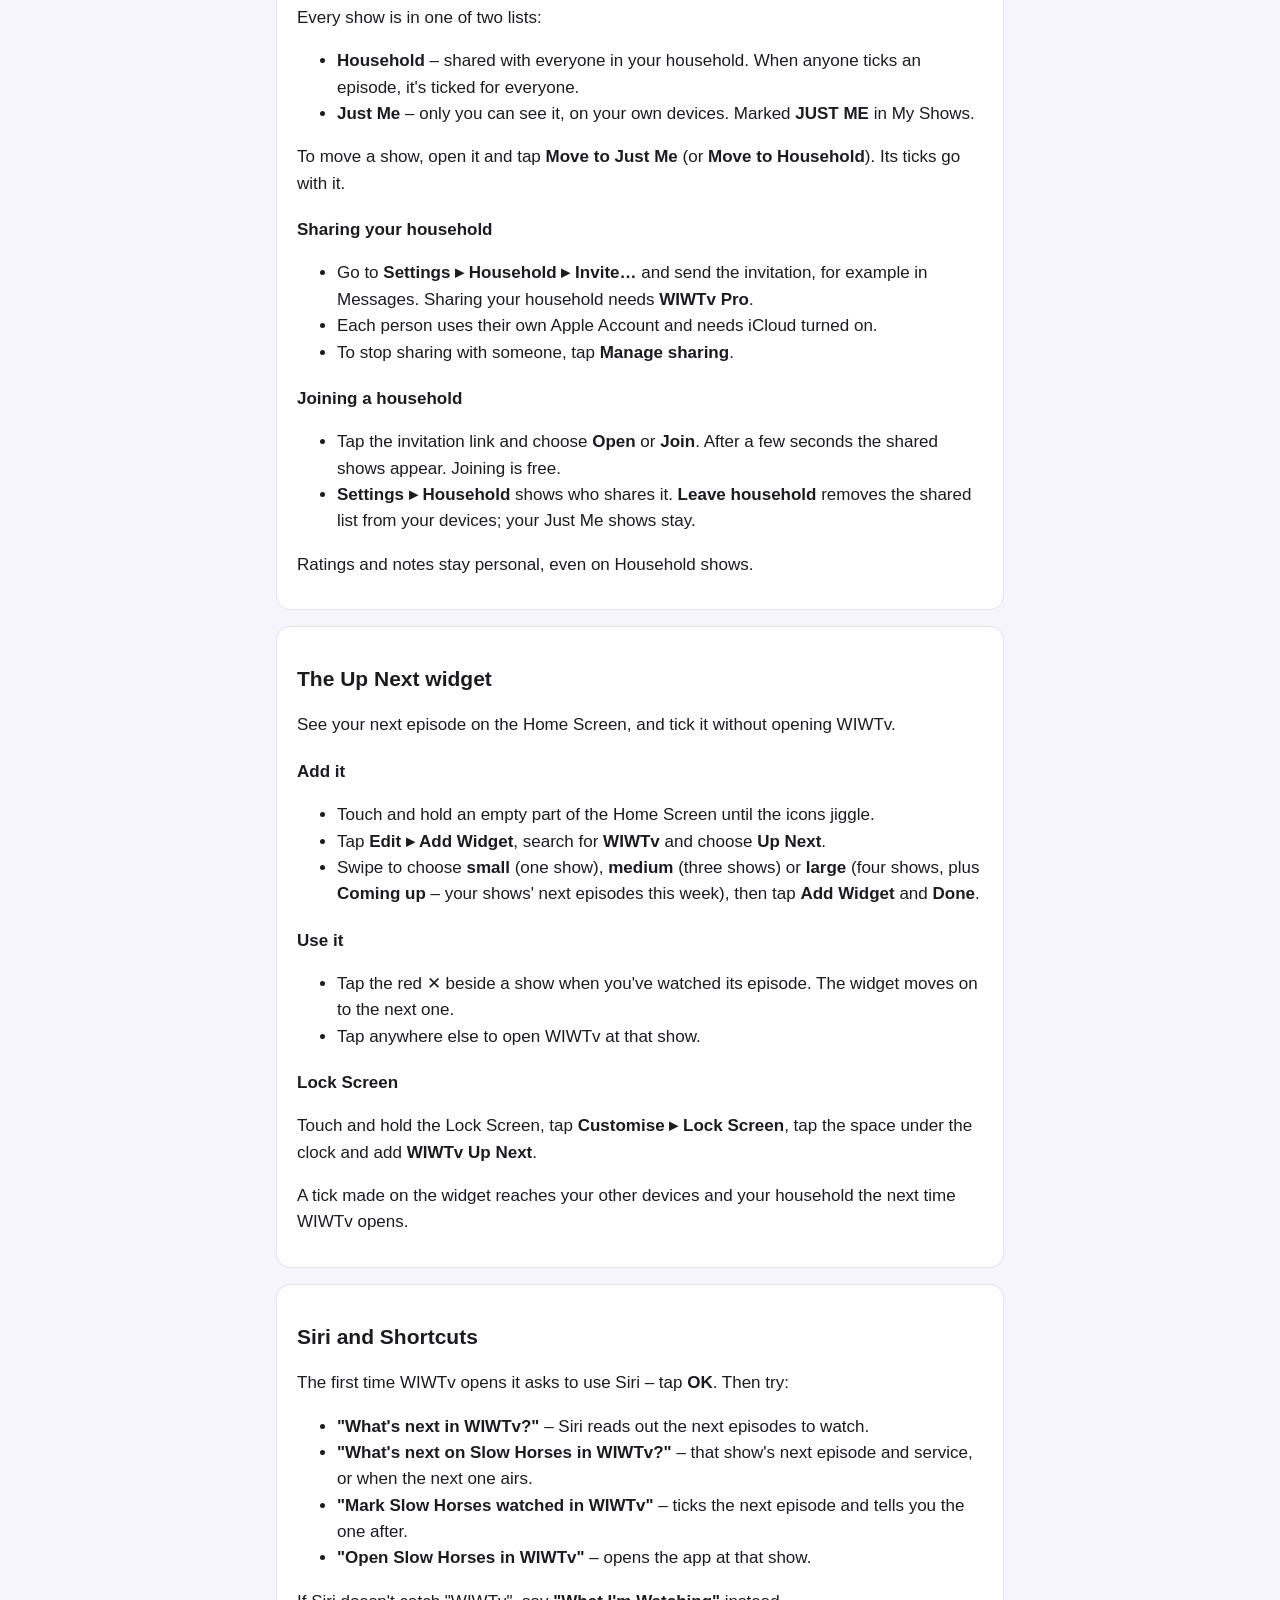
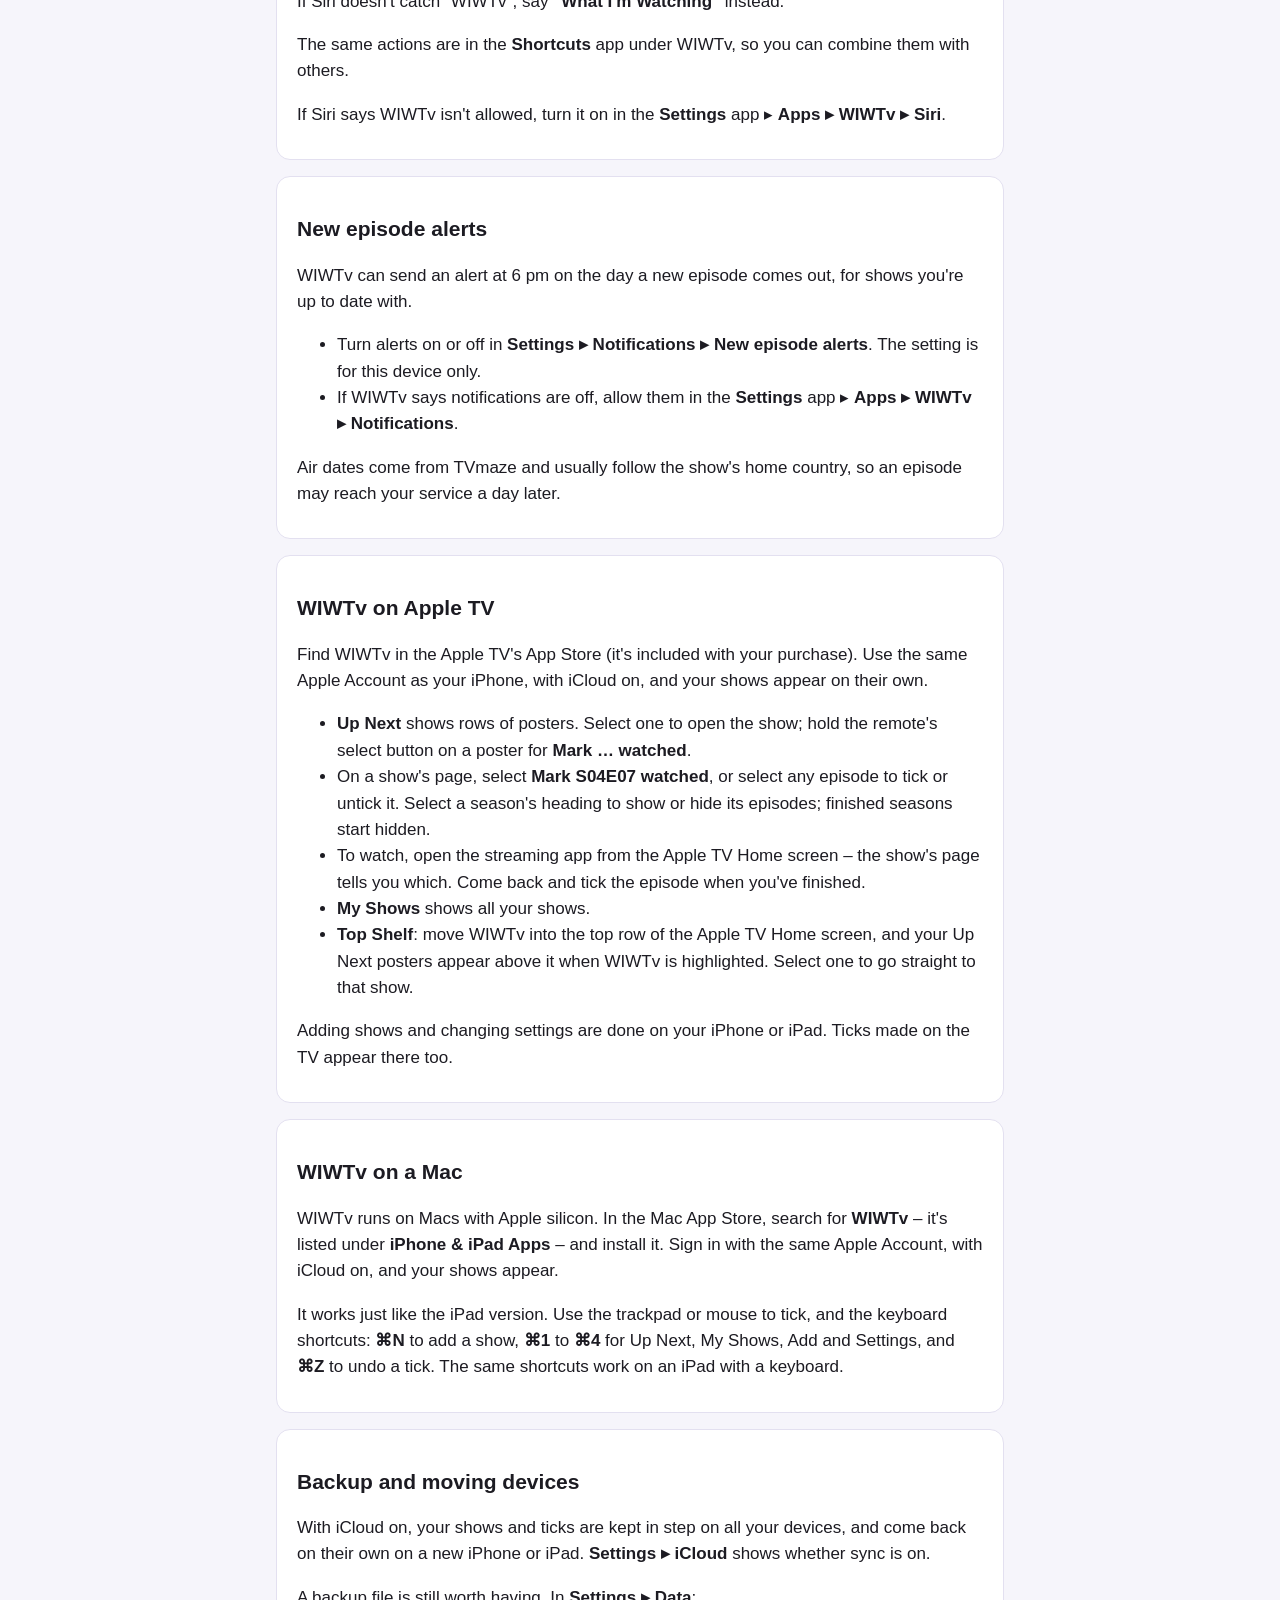
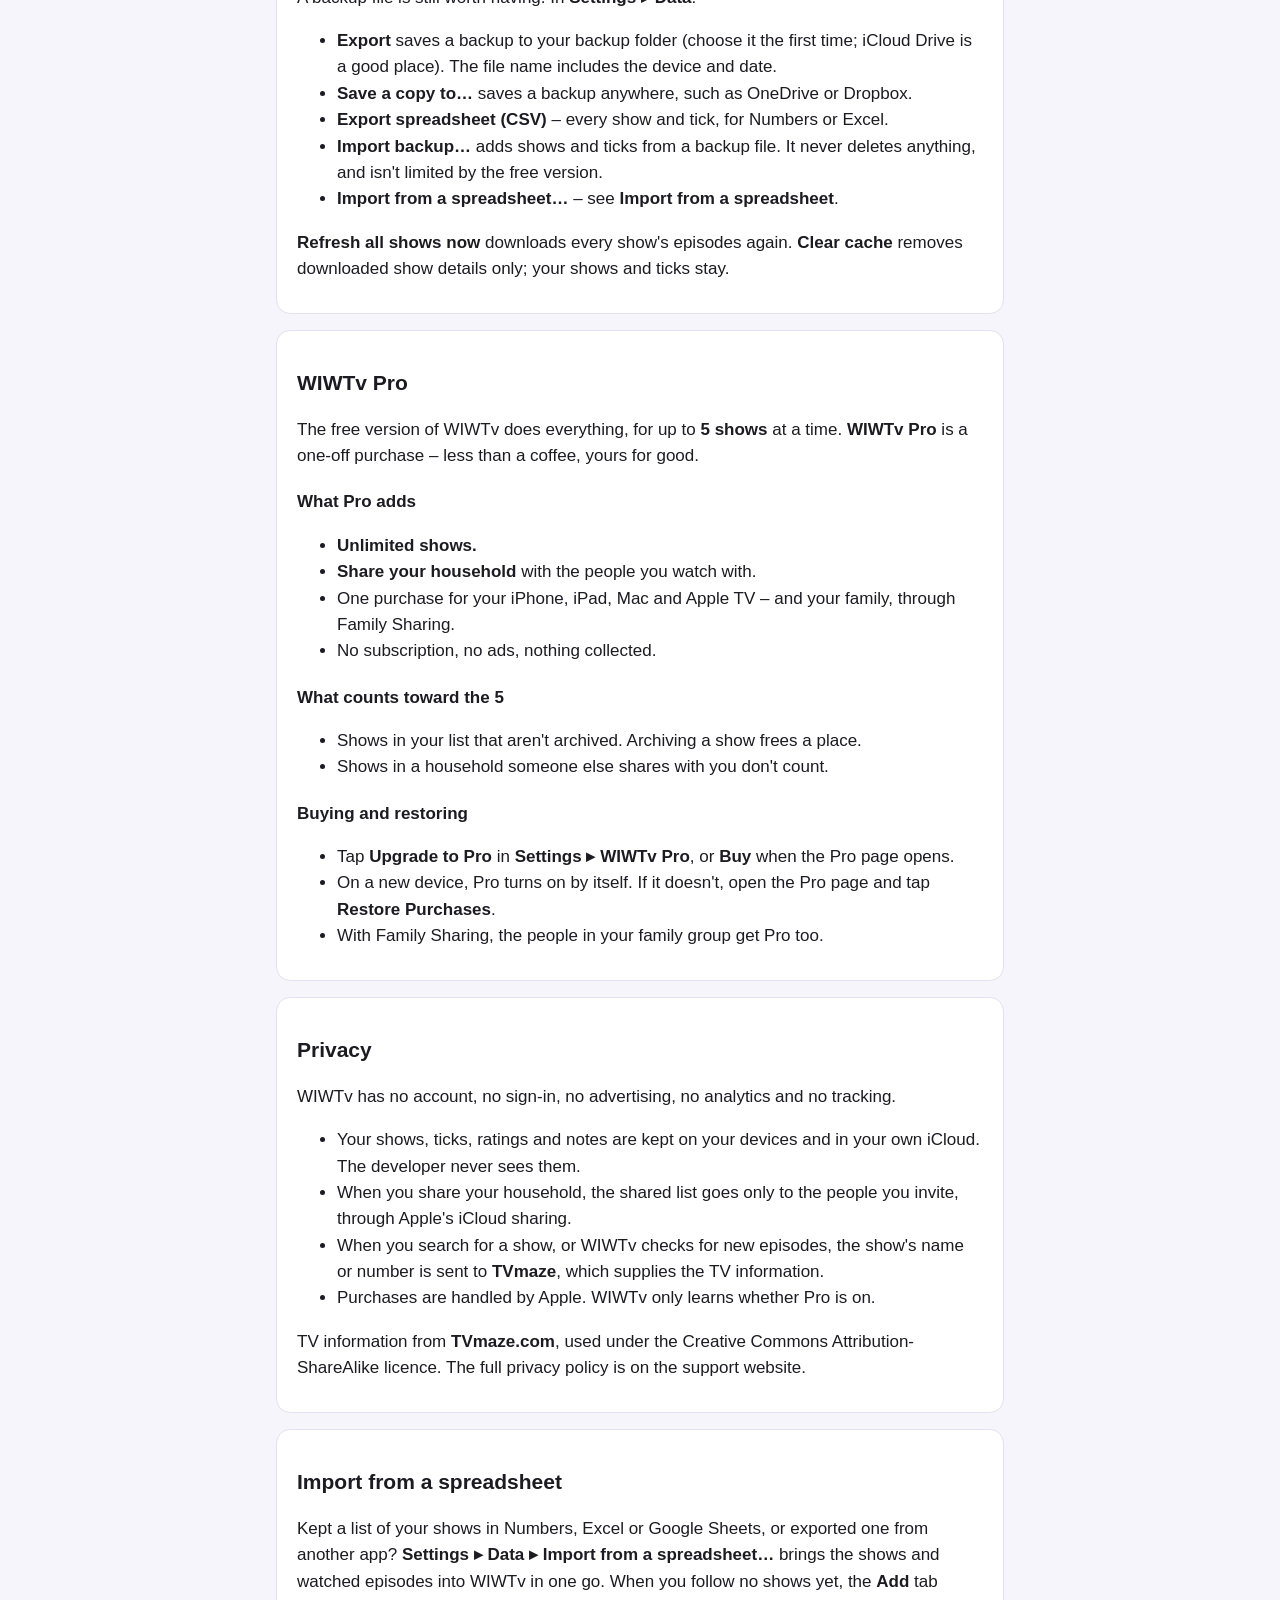
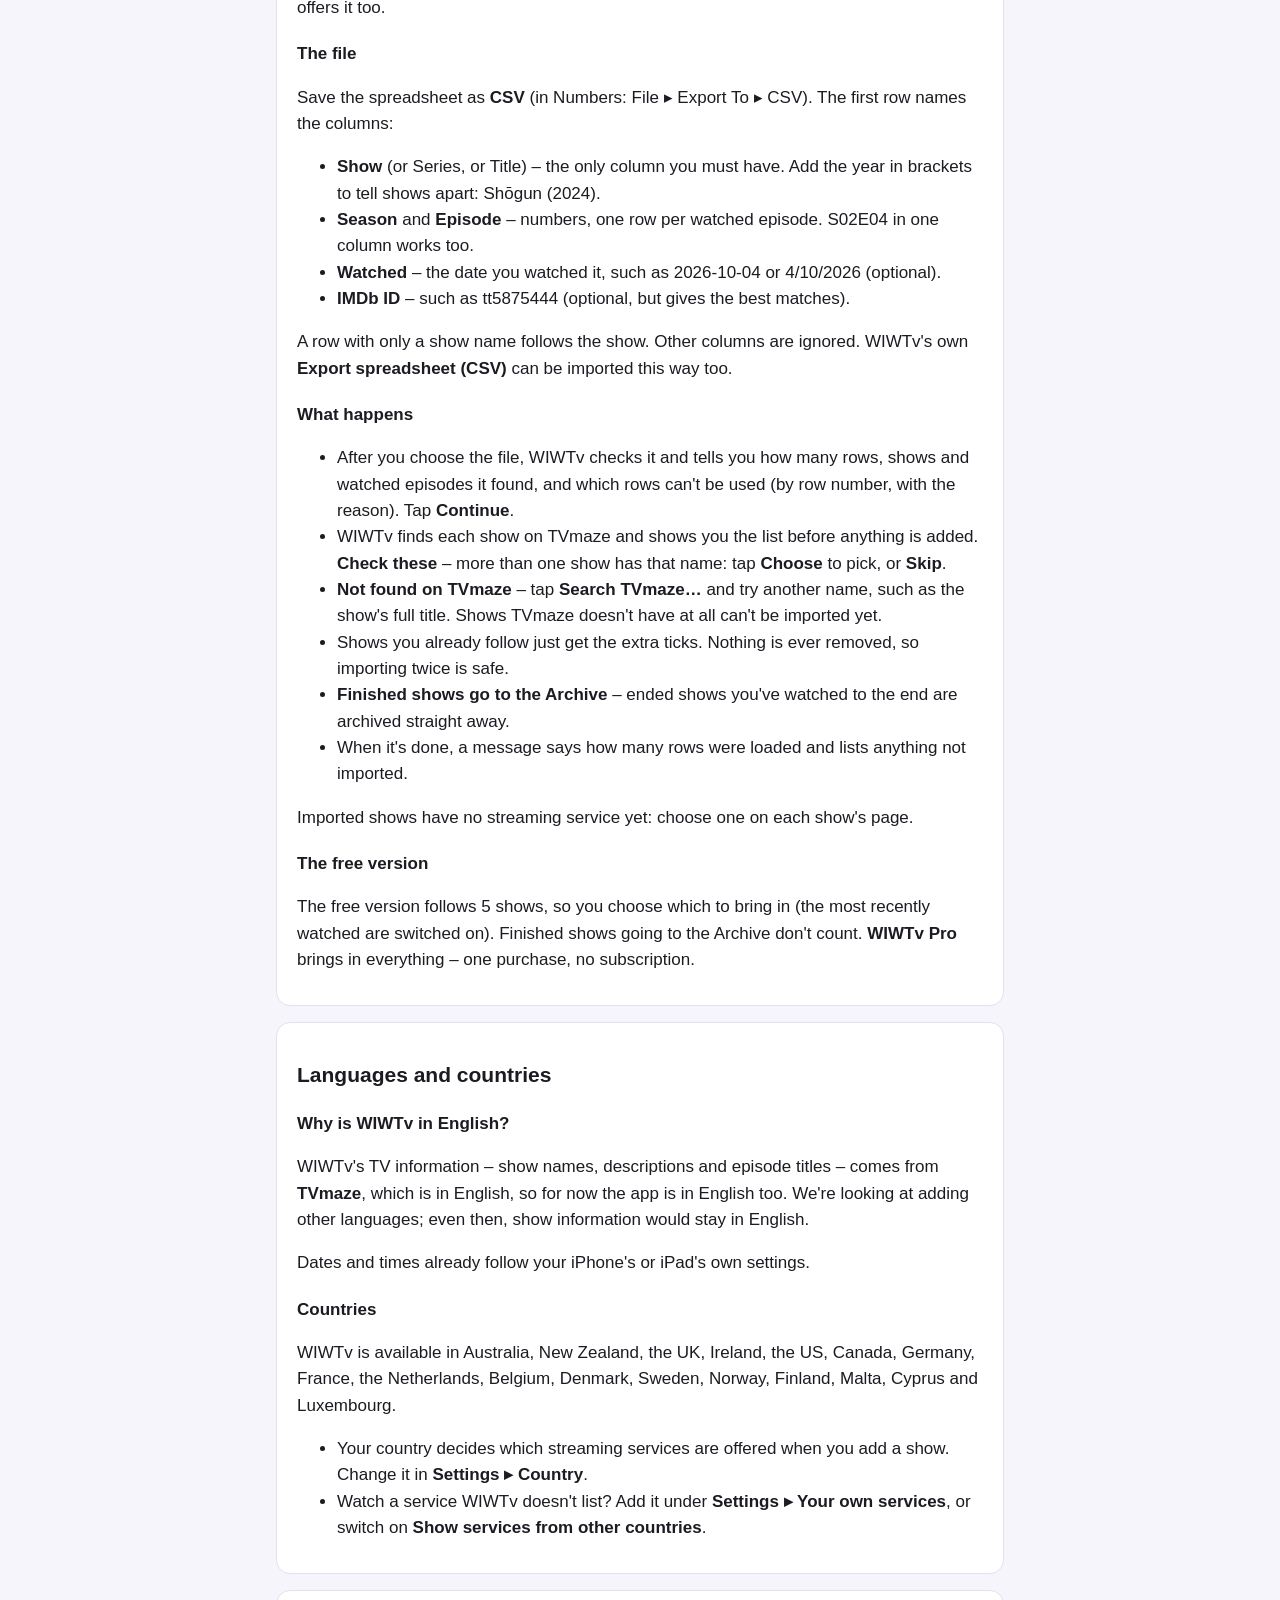
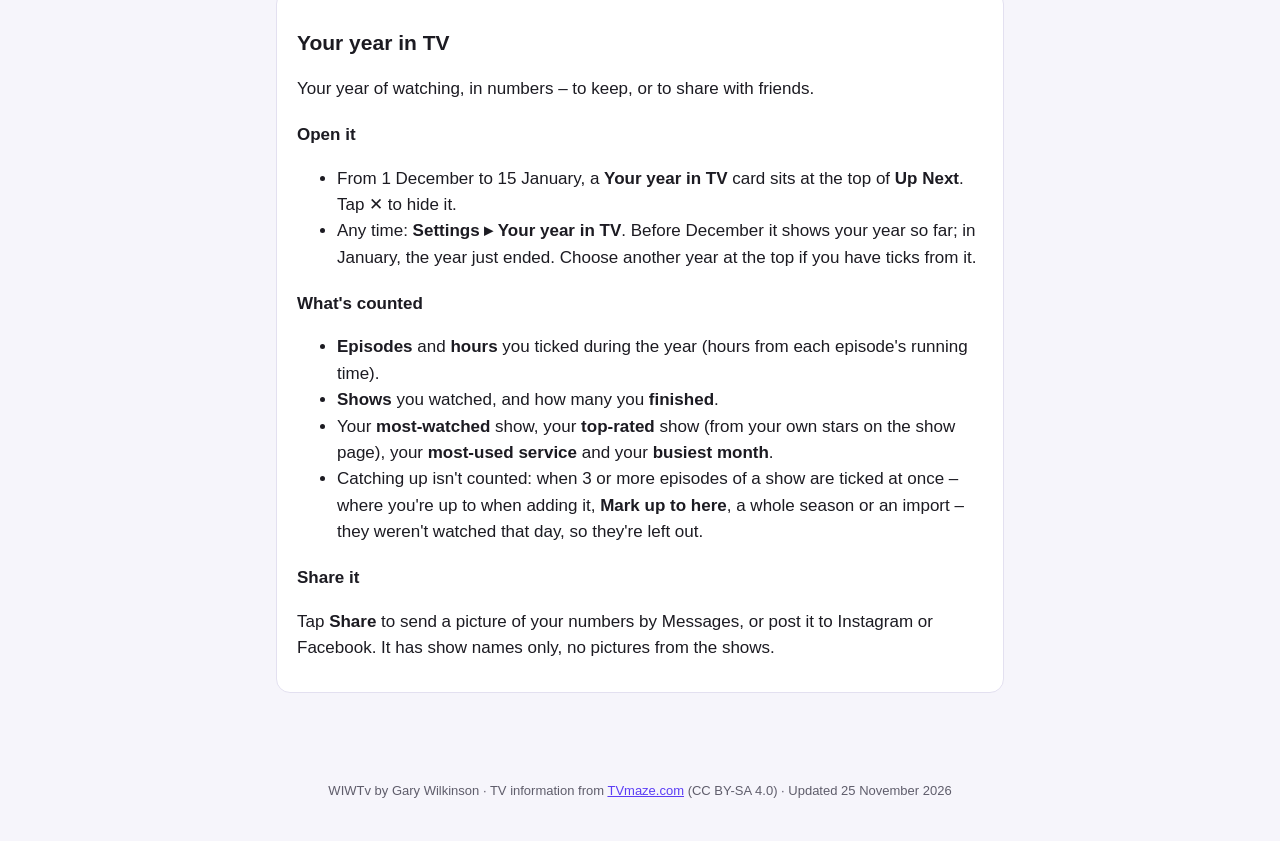
==== commit c34d5c50: "Update WIWTv support site" ====
--- a/help.html
+++ b/help.html
@@ -11,7 +11,7 @@
 <body>
 <header><div class="wrap"><div class="logo">📺</div><div><h1>WIWTv</h1><p>What I'm Watching TV</p></div></div></header>
 <nav><div class="wrap">
-<a href="index.html">Support</a><a href="help.html" class="here">Help</a><a href="privacy.html">Privacy</a>
+<a href="index.html">Support</a><a href="help.html" class="here">Help</a><a href="privacy.html">Privacy</a><a href="moving-from-tv-time.html">Moving from TV Time?</a>
 </div></nav>
 <main class="wrap">
 <h2>Help</h2>
